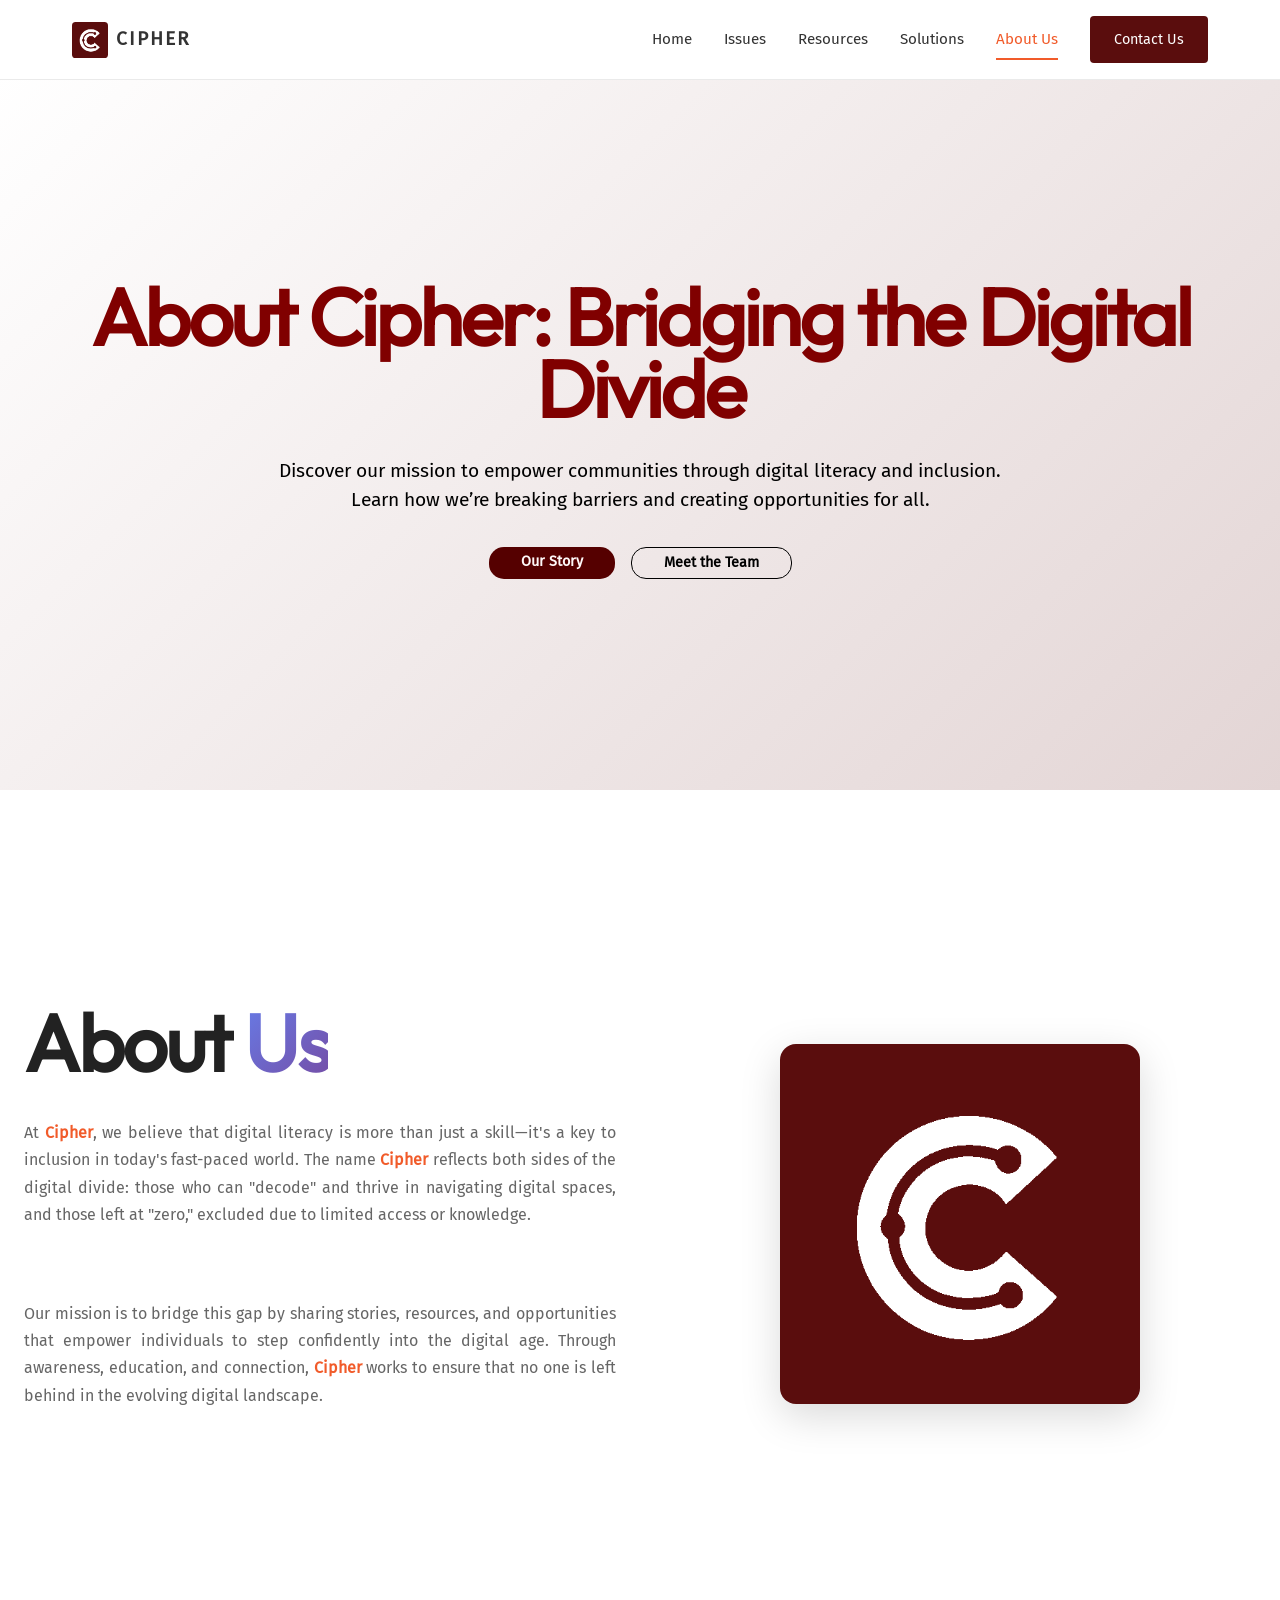
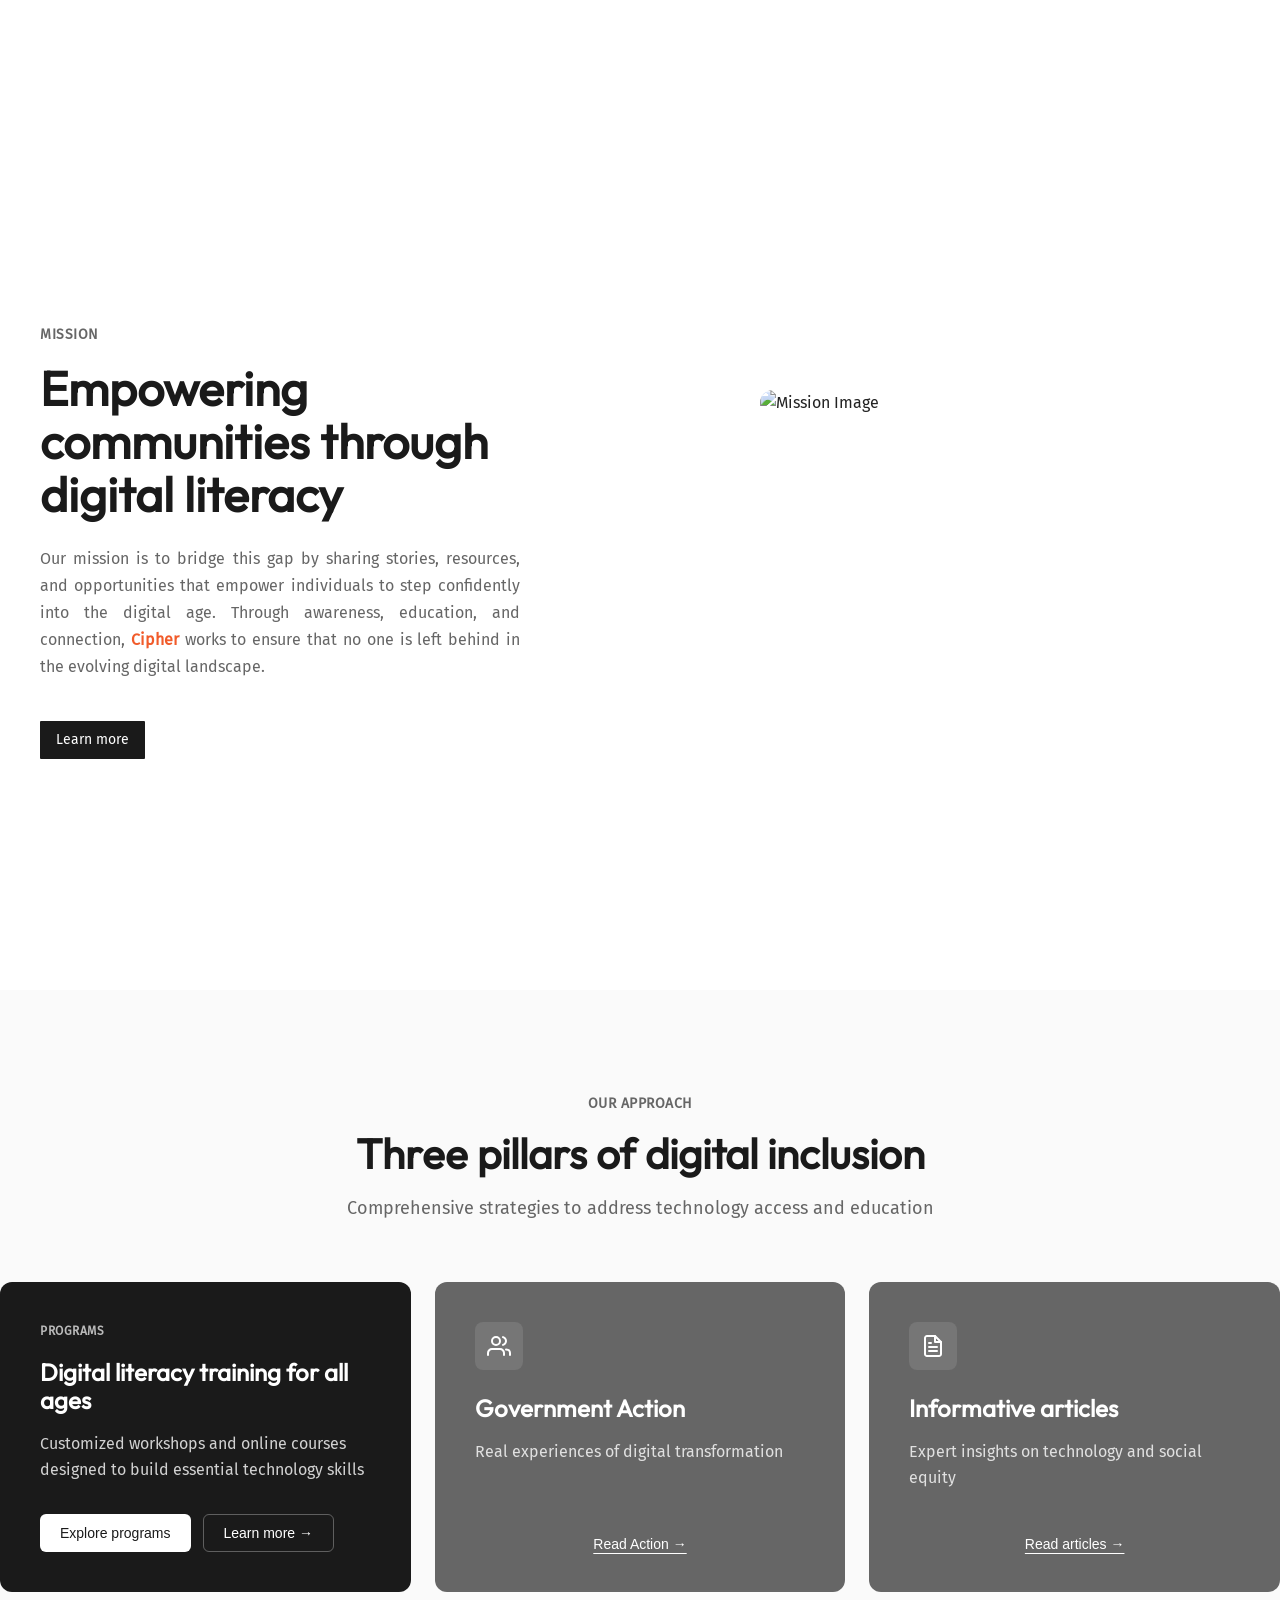
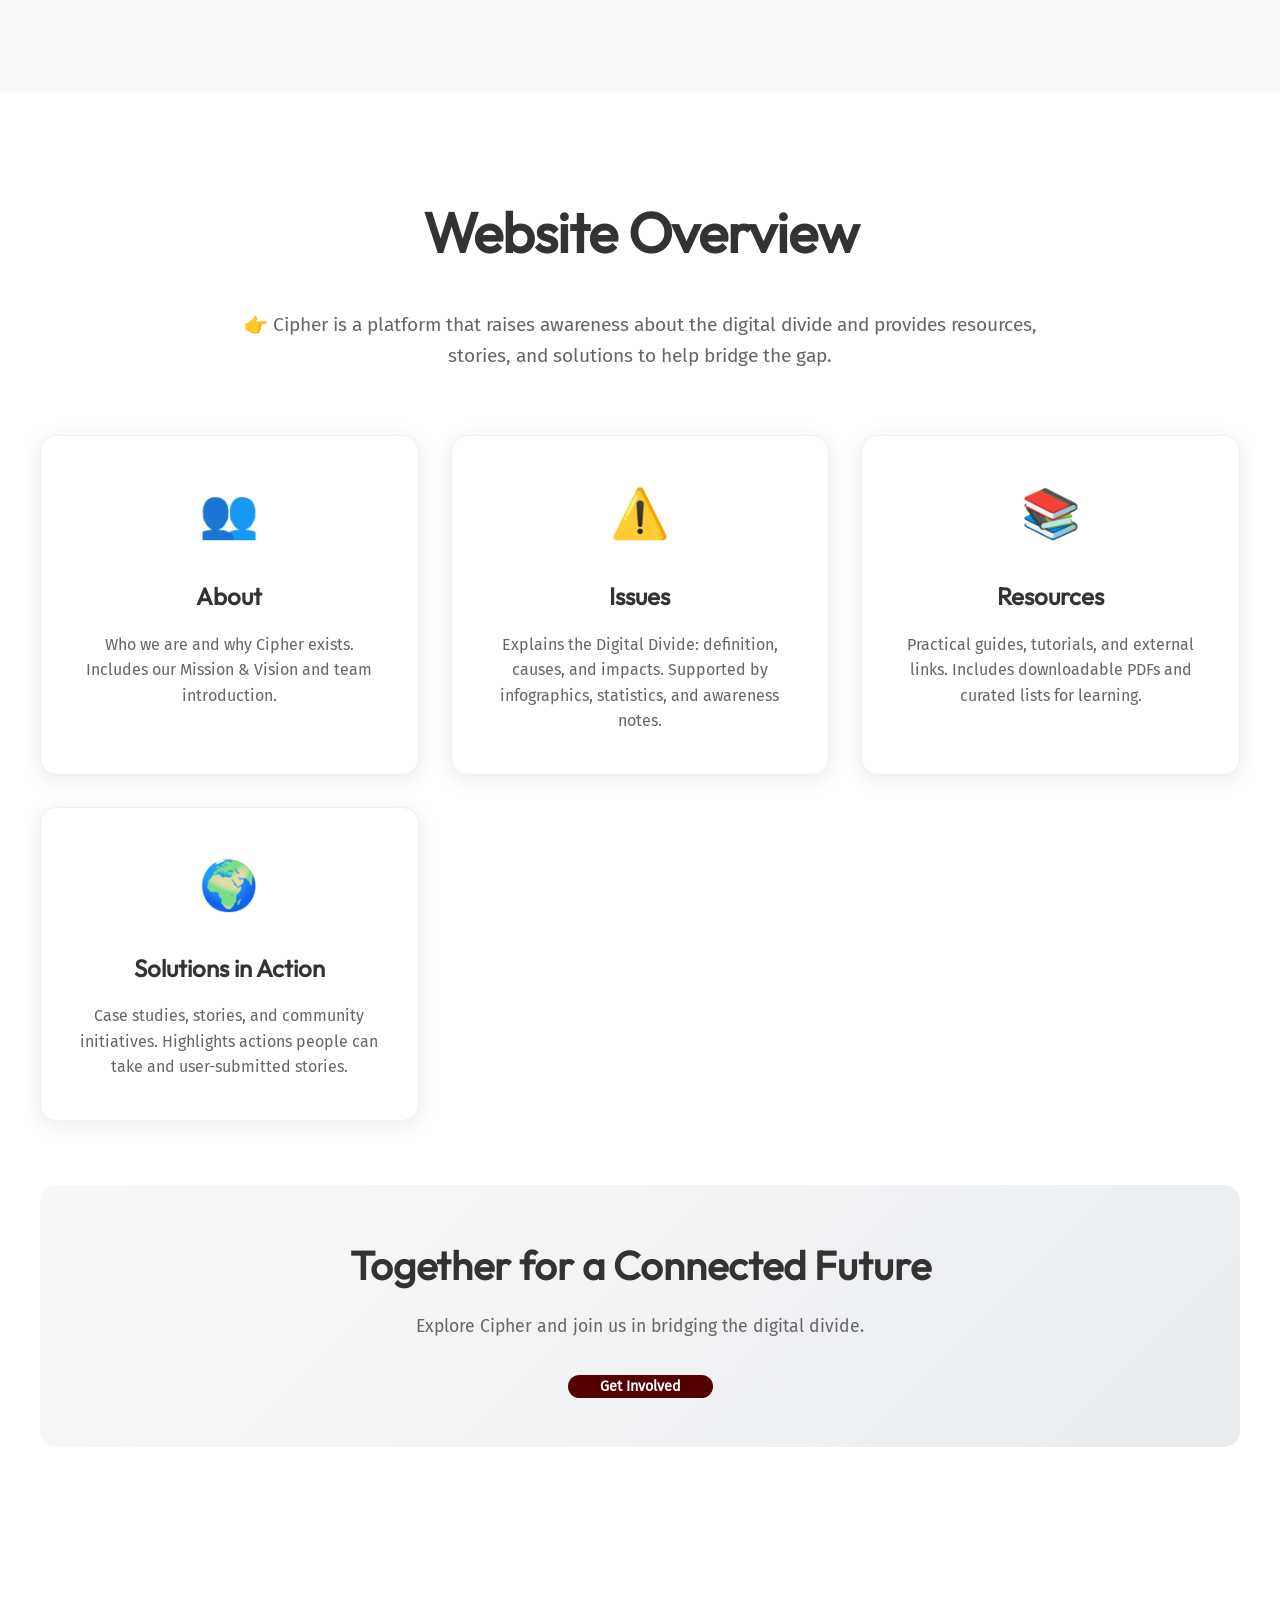
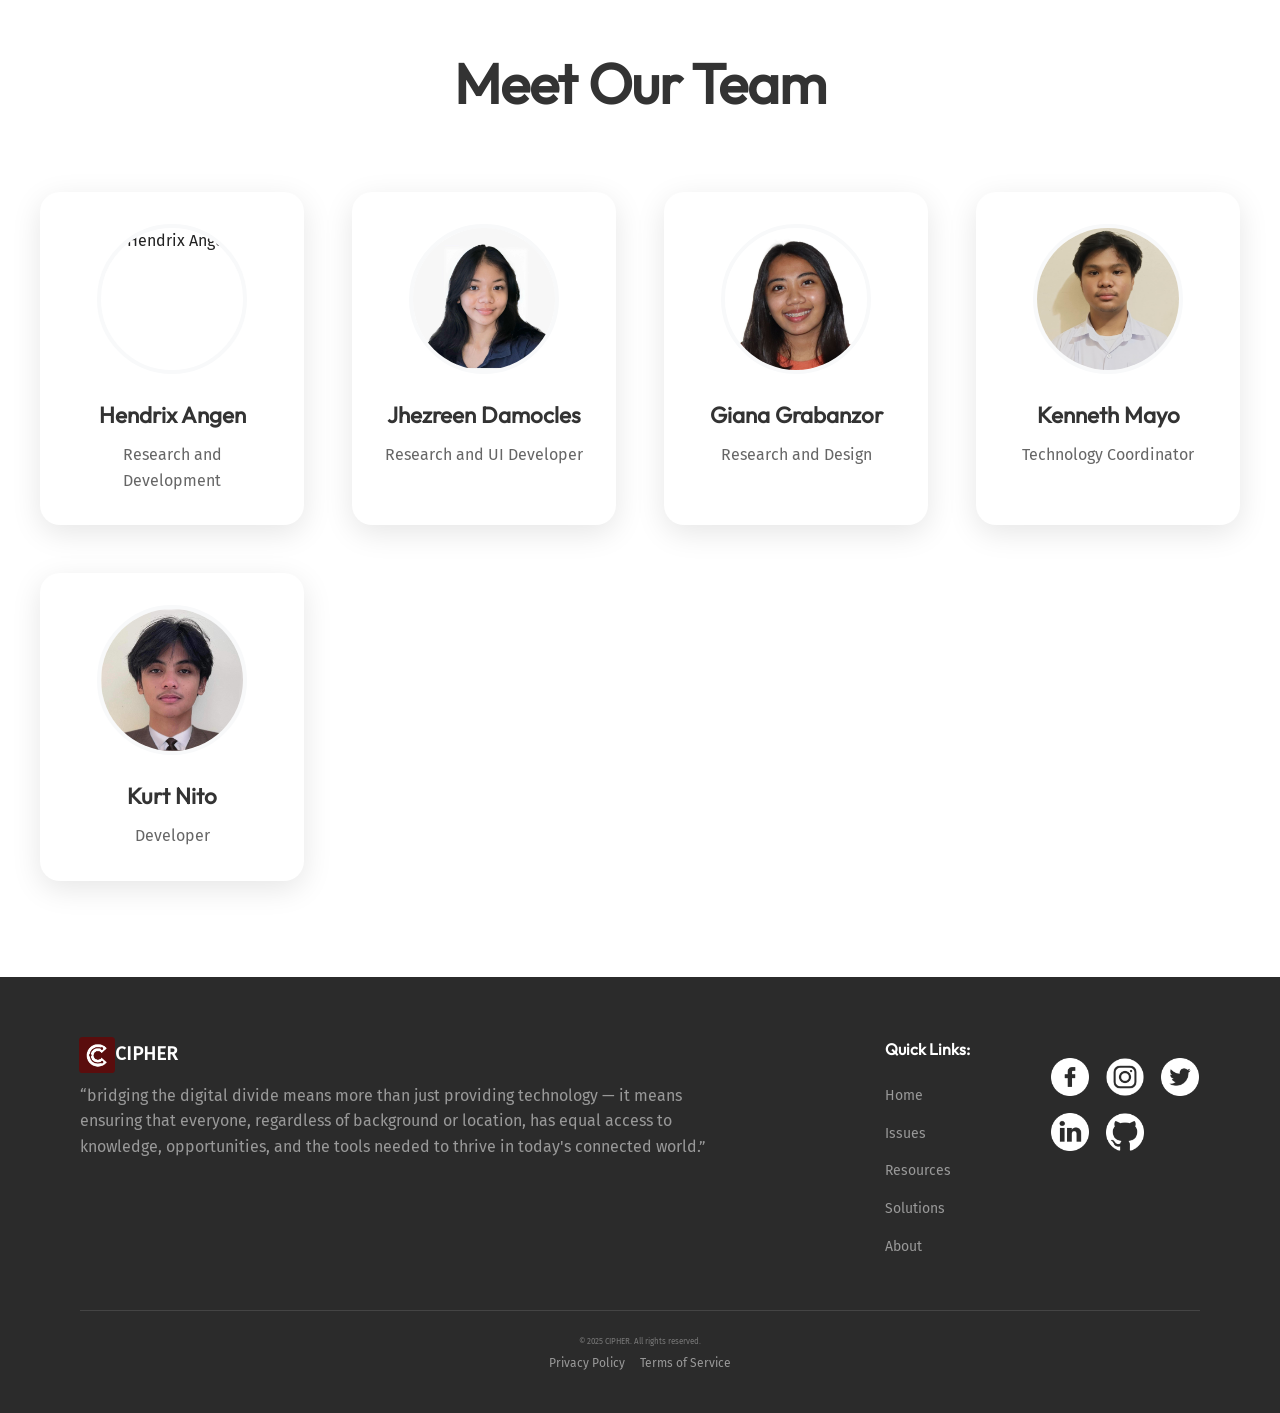
==== aboutus.html @ e1dbd682 "clean code for validation" ====
<!DOCTYPE html>
<html lang="en">
<head>
    <meta charset="UTF-8">
    <meta name="viewport" content="width=device-width, initial-scale=1.0">
    <title>CIPHER</title>
    <link rel="stylesheet" href="style/style.css">
    <link rel="stylesheet" href="style/aboutus.css">
</head>
<body>
   <!------------------ Navbar ------------------>
  <header>
    <div class="navbar">
      <div class="navbar_logo">
        <a href="index.html" class="logo_link">
          <div class="navbar_logo-icon">
            <img class="logo_image" src="style/images/cipher-logo2.png" alt="CIPHER Logo">
          </div>
          <span class="logo_text">CIPHER</span>
        </a>
      </div>
      <div class="navbar_right">
        <nav class="navbar_links">
          <a href="index.html">Home</a>
          <a href="issues.html">Issues</a>
          <a href="resources.html">Resources</a>
          <a href="solutions.html">Solutions</a>
          <a href="aboutus.html" class="active">About Us</a>
        </nav>
        <a href="contactus.html" class="navbar_cta">Contact Us</a>
      </div>
    </div>
  </header>

    <!-- Hero Section -->
    <section class="hero">
        <video class="hero_background" autoplay muted loop>
        <source src="style/videos/aboutus.mp4" type="video/mp4">
        </video>
            <h1 class="hero_title">About Cipher: Bridging the Digital Divide</h1>
            <p class="hero_subtitle">
                Discover our mission to empower communities through digital literacy and inclusion. 
                Learn how we’re breaking barriers and creating opportunities for all.
            </p>
        <div class="hero_actions">
            <a href="#about" class="btn btn--primary">Our Story</a>  
            <a href="#team" class="btn btn--outline">Meet the Team</a>
        </div>  
    </section>

    <!-- About Section -->
    <section class="about" id="about">
        <div class="about_container">
            <div class="about_content">
                <h1 class="about_title">About <span class="highlight">Us</span></h1>
                <div class="about_text">
                    <p class="about_paragraph">
                        At <span class="brand-name">Cipher</span>, we believe that digital literacy is 
                        more than just a skill—it's a key to inclusion in 
                        today's fast-paced world. The name <span class="brand-name">Cipher</span> 
                        reflects both sides of the digital divide: those 
                        who can "decode" and thrive in navigating 
                        digital spaces, and those left at "zero," excluded 
                        due to limited access or knowledge.
                    </p>
                    <p class="about_paragraph">
                        Our mission is to bridge this gap by sharing 
                        stories, resources, and opportunities that 
                        empower individuals to step confidently into 
                        the digital age. Through awareness, education, 
                        and connection, <span class="brand-name">Cipher</span> works to ensure that no 
                        one is left behind in the evolving digital 
                        landscape.
                    </p>
                </div>
            </div>
            <div class="about_visual">
                <div class="cipher_symbol">
                    <img src="style/images/cipher-logo2.png" alt="Cipher Image">
                </div>
            </div>
        </div>
    </section>

    <!-- Mission Section -->
    <section class="mission-section">
        <div class="content-wrapper">
            <div class="text-content">
                <span class="mission-label">Mission</span>
                <h1 class="mission-title">Empowering communities through digital literacy</h1>
                <p class="about_paragraph">
                    Our mission is to bridge this gap by sharing 
                    stories, resources, and opportunities that 
                    empower individuals to step confidently into 
                    the digital age. Through awareness, education, 
                    and connection, <span class="brand-name">Cipher</span> works to ensure that no 
                    one is left behind in the evolving digital 
                    landscape.
                </p>
                <div class="cta-buttons">
                        <a href="solutions.html" class="btn-primary">Learn more</a>
                </div>
            </div>
            <div class="image-content">
                <div class="mission_image">
                    <img src="style/images/digitalLiteracy.jpg" alt="Mission Image">
                </div>
            </div>
        </div>
    </section>

    <!-- Three Pillars Section -->
    <section class="pillars-section">
        <div class="pillars-header">
            <span class="pillars-label">Our approach</span>
            <h2 class="pillars-title">Three pillars of digital inclusion</h2>
            <p class="pillars-subtitle">Comprehensive strategies to address technology access and education</p>
        </div>
        <div class="pillars-grid">
            <div class="pillar-card pillar-card--primary">
                <div class="pillar-content">
                    <span class="pillar-label">Programs</span>
                    <h3 class="pillar-title">Digital literacy training for all ages</h3>
                    <p class="pillar-description">
                        Customized workshops and online courses designed to build essential technology skills
                    </p>
                    <div class="pillar-actions">
                        <button class="pillar-btn pillar-btn--primary">Explore programs</button>
                        <button class="pillar-btn pillar-btn--secondary">Learn more →</button>
                    </div>
                </div>
            </div>
            <div class="pillar-card">
                <div class="pillar-content">
                    <div class="pillar-icon">
                        <svg width="24" height="24" viewBox="0 0 24 24" fill="none" xmlns="http://www.w3.org/2000/svg">
                            <path d="M17 21V19C17 17.9391 16.5786 16.9217 15.8284 16.1716C15.0783 15.4214 14.0609 15 13 15H5C3.93913 15 2.92172 15.4214 2.17157 16.1716C1.42143 16.9217 1 17.9391 1 19V21" stroke="currentColor" stroke-width="2" stroke-linecap="round" stroke-linejoin="round"/>
                            <circle cx="9" cy="7" r="4" stroke="currentColor" stroke-width="2"/>
                            <path d="M23 21V19C23 18.1645 22.7155 17.3541 22.2094 16.7007C21.7033 16.0473 20.0078 15.5959 19 15.5" stroke="currentColor" stroke-width="2" stroke-linecap="round" stroke-linejoin="round"/>
                            <path d="M16 3.13C17.0078 3.59014 17.7033 4.04473 18.2094 4.69807C18.7155 5.35141 19 6.16182 19 7C19 7.83818 18.7155 8.64859 18.2094 9.30193C17.7033 9.95527 17.0078 10.4099 16 10.87" stroke="currentColor" stroke-width="2" stroke-linecap="round" stroke-linejoin="round"/>
                        </svg>
                    </div>
                    <h3 class="pillar-title">Government Action</h3>
                    <p class="pillar-description">
                        Real experiences of digital transformation
                    </p>
                    <button onclick="window.location.href='https://www.trade.gov/country-commercial-guides/philippines-digital-economy#:~:text=The%20Philippine%20Development%20Plan%20(PDP,administration%20and%20public%20services%20delivery'" class="pillar-btn pillar-btn--link">Read Action →</button>
                </div>
            </div>
            <div class="pillar-card">
                <div class="pillar-content">
                    <div class="pillar-icon">
                        <svg width="24" height="24" viewBox="0 0 24 24" fill="none" xmlns="http://www.w3.org/2000/svg">
                            <path d="M14 2H6C5.46957 2 4.96086 2.21071 4.58579 2.58579C4.21071 2.96086 4 3.46957 4 4V20C4 20.5304 4.21071 21.0391 4.58579 21.4142C4.96086 21.7893 5.46957 22 6 22H18C18.5304 22 19.0391 21.7893 19.4142 21.4142C19.7893 21.0391 20 20.5304 20 20V8L14 2Z" stroke="currentColor" stroke-width="2" stroke-linecap="round" stroke-linejoin="round"/>
                            <polyline points="14,2 14,8 20,8" stroke="currentColor" stroke-width="2" stroke-linecap="round" stroke-linejoin="round"/>
                            <line x1="16" y1="13" x2="8" y2="13" stroke="currentColor" stroke-width="2" stroke-linecap="round" stroke-linejoin="round"/>
                            <line x1="16" y1="17" x2="8" y2="17" stroke="currentColor" stroke-width="2" stroke-linecap="round" stroke-linejoin="round"/>
                            <polyline points="10,9 9,9 8,9" stroke="currentColor" stroke-width="2" stroke-linecap="round" stroke-linejoin="round"/>
                        </svg>
                    </div>
                    <h3 class="pillar-title">Informative articles</h3>
                    <p class="pillar-description">
                        Expert insights on technology and social equity
                    </p>
                    <button onclick="window.location.href='https://governmentph.com/digitaljobsph-dict/'" class="pillar-btn pillar-btn--link">Read articles →</button>  
                </div>
            </div>
        </div>
    </section>

    <!-- Website Overview Section -->
    <section class="overview" id="overview">
        <div class="overview_container">
            <h2 class="overview_title">Website Overview</h2>
            <p class="overview_intro">
                👉 Cipher is a platform that raises awareness about the digital divide and provides resources, stories, and solutions to help bridge the gap.
            </p>
            <div class="overview_grid">
                <div class="overview_card">
                    <div class="card_icon">👥</div>
                    <h3 class="card_title">About</h3>
                    <p class="card_description">
                        Who we are and why Cipher exists. Includes our Mission & Vision and team introduction.
                    </p>
                </div>
                <div class="overview_card">
                    <div class="card_icon">⚠️</div>
                    <h3 class="card_title">Issues</h3>
                    <p class="card_description">
                        Explains the Digital Divide: definition, causes, and impacts. Supported by infographics, statistics, and awareness notes.
                    </p>
                </div>
                <div class="overview_card">
                    <div class="card_icon">📚</div>
                    <h3 class="card_title">Resources</h3>
                    <p class="card_description">
                        Practical guides, tutorials, and external links. Includes downloadable PDFs and curated lists for learning.
                    </p>
                </div>
                <div class="overview_card">
                    <div class="card_icon">🌍</div>
                    <h3 class="card_title">Solutions in Action</h3>
                    <p class="card_description">
                        Case studies, stories, and community initiatives. Highlights actions people can take and user-submitted stories.
                    </p>
                </div>
            </div>
            <div class="overview_cta">
                <h3 class="cta_heading">Together for a Connected Future</h3>
                <p class="cta_subtext">Explore Cipher and join us in bridging the digital divide.</p>
                <a href="#about" class="btn btn--primary">Get Involved</a>
            </div>
        </div>
    </section>

    <!-- Meet Our Team Section -->
    <section class="team" id="team">
        <div class="team_container">
            <h2 class="team_title">Meet Our Team</h2>
            <div class="team_grid">
                <div class="team_member">
                    <div class="member_photo">
                        <img src="style/images/hendrix.jpg" alt="Hendrix Angen" class="member_image">
                    </div>
                    <h3 class="member_name">Hendrix Angen</h3>
                    <p class="member_role">Research and Development</p>
                </div>
                <div class="team_member">
                    <div class="member_photo">
                        <img src="style/images/jhez.jpg" alt="Jhezreen Damocles" class="member_image">
                    </div>
                    <h3 class="member_name">Jhezreen Damocles</h3>
                    <p class="member_role">Research and UI Developer</p>
                </div>
                <div class="team_member">
                    <div class="member_photo">
                        <img src="style/images/giana.PNG" alt="Giana Grabanzor" class="member_image">
                    </div>
                    <h3 class="member_name">Giana Grabanzor</h3>
                    <p class="member_role">Research and Design</p>
                </div>
                <div class="team_member">
                    <div class="member_photo">
                        <img src="style/images/kenneth.jpg" alt="Kenneth Mayo" class="member_image">
                    </div>
                    <h3 class="member_name">Kenneth Mayo</h3>
                    <p class="member_role">Technology Coordinator</p>
                </div>
                <div class="team_member">
                    <div class="member_photo">
                        <img src="style/images/kurt.jpg" alt="Kurt Nito" class="member_image">
                    </div>
                    <h3 class="member_name">Kurt Nito</h3>
                    <p class="member_role">Developer</p>
                </div>
            </div>
        </div>
    </section>

    <!------------------ Footer --------------------->
    <footer>

        <!--------------- ALL CONTENT oF FOOTER ---------------->

        <div class="footer-content">

            <!--------------- CONTENT ON THE LEFT SIDE ---------------->

            <div class="footer-left">
                <div class="footer-logo">
                    <img class="logo_image" src="style/images/cipher-logo2.png" alt="CIPHER Logo">
                    <span class="logo_text">CIPHER</span>
                </div>
                <p class="footer-text">
                    “bridging the digital divide means more than just providing technology — it means ensuring that
                    everyone, regardless of background or location, has equal access to knowledge, opportunities, and
                    the tools needed to thrive in today's connected world.”
                </p>
            </div>

            <!--------------- CONTENT ON THE RIGHT SIDE ---------------->

            <div class="footer-right">
                <div class="footer-section">
                    <h3>Quick Links:</h3>
                    <ul class="footer-links">
                        <li><a href="index.html">Home</a></li>
                        <li><a href="issues.html">Issues</a></li>
                        <li><a href="resources.html">Resources</a></li>
                        <li><a href="solutions.html">Solutions</a></li>
                        <li><a href="aboutus.html">About</a></li>
                    </ul>
                </div>
                <div class="footer-section">
                    <div class="footer-social">
                        <a href="#">
                            <img src="style/images/footer-facebook.png" alt="Facebook Footer Icon">
                        </a>
                        <a href="#">
                            <img src="style/images/footer-instagram.png" alt="Instagram Footer Icon">
                        </a>
                        <a href="#">
                            <img src="style/images/footer-twitter.png" alt="Twitter Footer Icon">
                        </a>
                        <a href="#">
                            <img src="style/images/footer-linkedin.png" alt="LinkedIn Footer Icon">
                        </a>
                        <a href="#">
                            <img src="style/images/footer-github.png" alt="GitHub Footer Icon">
                        </a>
                    </div>
                </div>
            </div>

        </div>

          <!--------------- CONTENT ON THE BOTTOM SIDE ---------------->

            <div class="footer-bottom">
                <p>&copy; 2025 CIPHER. All rights reserved.</p>
                <ul class="footer-legal">
                    <li><a href="#">Privacy Policy</a></li>
                    <li><a href="#">Terms of Service</a></li>
                </ul>
            </div>
    </footer>


</body>
</html>
---- style/style.css ----
/* ==================== Global Styles ===================== */

/* ==================== Fonts ===================== */
@font-face {
  font-family: 'Outfit';
  src: url('fonts/Outfit/Outfit-Regular.ttf') format('truetype');
  font-weight: normal;
  font-style: normal;
}

@font-face {
  font-family: 'Fira Sans';
  src: url('fonts/Fira Sans/FiraSans-Regular.ttf') format('truetype');
  font-weight: 300;
  font-style: normal;
}

/* ==================== Base Styles ===================== */
    * {
      margin: 0;
      padding: 0;
      box-sizing: border-box;
      scroll-behavior: smooth;
    }

    body {
      font-family: 'Fira Sans', sans-serif;
      line-height: 1.6;
      color: #222;
      
    }

    h1, h2, h3, h4, h5, h6 {
      font-family: 'Outfit', sans-serif;
    }

    a {
      text-decoration: none;
      color: inherit;
    }

    /* ==================== Navbar ===================== */
    header {
      background: #fff;
      border-bottom: 1px solid #eaeaea;
      position: fixed;
      width: 100%;
      top: 0;
      left: 0;
      z-index: 1000;
    }

    .navbar {
      max-width: 1200px;
      margin: 0 auto;
      padding: 1rem 2rem;
      display: flex;
      align-items: center;
      justify-content: space-between;
    }

    .navbar_logo {
      display: flex;
      align-items: center;
    }

    .logo_link {
      display: flex;
      align-items: center;
      font-weight: bold;
      letter-spacing: 2px;
    }

    .navbar_logo-icon {
      width: 36px;
      height: 36px;
      margin-right: 8px;
      display: flex;
      align-items: center;
      justify-content: center;
    }

    .logo_image {
      width: 100%;
      height: 100%;
      object-fit: contain;
      border-radius: 10%;
    }

    .logo_text {
      color: #333;
      font-size: 1.2rem;
    }

    .navbar_right {
      display: flex;
      align-items: center;
      gap: 2rem;
    }

    .navbar_links {
      display: flex;
      gap: 2rem;
      align-items: center;
    }

    .navbar_links a {
  font-size: 0.95rem;
  color: #333;
  transition: color 0.2s ease;
  padding: 0.5rem 0;
  position: relative;
}

.navbar_links a.active,
.navbar_links a.active:hover {
  color: #f15b2a;
}

.navbar_links a:hover:not(.active) {
  color: #f15b2a;
}

.navbar_links a.active:after {
  content: '';
  position: absolute;
  bottom: 0;
  left: 0;
  width: 100%;
  height: 2px;
  background-color: #f15b2a;
}

.navbar_links a:hover:not(.active):after {
  content: '';
  position: absolute;
  bottom: 0;
  left: 0;
  width: 100%;
  height: 2px;
  background-color: #f15b2a;
}


    .navbar_cta {
      background: #5a0d0d;
      color: #fff !important;
      padding: 0.75rem 1.5rem;
      border-radius: 4px;
      font-size: 0.9rem;
      font-weight: 500;
      transition: all 0.3s ease;
    }

    .navbar_cta:hover {
      background: #7a1c1c;
      transform: translateY(-1px);
      box-shadow: 0 2px 8px rgba(90, 13, 13, 0.2);
      font-size: 0.9rem;
      font-weight: bold;
      transition: background 0.3s ease;
    }

    .navbar_cta:hover {
      background: #7a1c1c;
    }

    
/* ======================= Footer ======================= */
footer {
  background: #2b2b2b;
  color: white;
  padding: 60px 80px 40px;
}

.footer-content {
  max-width: 1200px;
  margin: 0 auto;
  display: flex;
  justify-content: space-between;
  align-items: flex-start;
  gap: 60px;
}

.footer-left {
  flex: 1;
}

.footer-logo {
  width: 36px;
  height: 36px;
  margin-left: 30px;
  margin-bottom: 10px;
  display: flex;
  align-items: center;
  justify-content: center;
}

.footer-logo .logo_text {
  color: white;
  font-weight: bold;
}

.footer-text {
  color: #999;
  line-height: 1.6;
  font-size: 1rem;
  margin-right: 80px;
}

.footer-right {
  display: flex;
  gap: 80px;
}

.footer-section h3 {
  margin-bottom: 20px;
  font-size: 16px;
}

.footer-links {
  list-style: none;
}

.footer-links li {
  margin-bottom: 12px;
}

.footer-links a {
  color: #999;
  text-decoration: none;
  font-size: 14px;
  transition: color 0.3s;
}

.footer-links a:hover {
  color: #f15b2a;
}

.footer-social {
  display: grid;
  grid-template-columns: repeat(auto-fill, minmax(40px, 1fr));
  max-width: 150px;
  gap: 15px;
  margin-top: 20px;
  justify-items: center;
}

.footer-social a {
  width: 40px;
  height: 40px;
  border: 1px solid transparent;
  border-radius: 50%;
  display: flex;
  align-items: center;
  justify-content: center;
  color: #999;
  transition: all 0.3s;
}

.footer-social a img {
  width: 100%;
  height: 100%;
  object-fit: contain;
}

.footer-social a:hover {
  background: #999;
  box-shadow: rgba(0, 0, 0, 0.15);
  color: #333;
}

.footer-bottom {
  text-align: center;
  font-size: 8px;      /* smaller text */
  color: #777;          /* lighter gray for subtle look */
  margin-top: 40px;     /* spacing above it */
  padding-top: 20px;    /* extra padding if you want separation */
  border-top: 1px solid #444; /* optional divider line */
}

.footer-bottom p {
  margin: 5px 0;
}

.footer-legal {
  display: flex;
  justify-content: center; /* center horizontally */
  gap: 15px;
  list-style: none;
  padding: 0;
  margin: 5px 0 0 0;
}

.footer-legal a {
  color: #999;
  font-size: 12px;   /* small links to match copyright */
  text-decoration: none;
  transition: color 0.3s;
}

.footer-legal a:hover {
  color: #f15b2a;
}
---- style/aboutus.css ----
/* ==================== About Us Page Specific Styles ===================== */


/* ==================== Base Styles ===================== */
* {
    margin: 0;
    padding: 0;
    box-sizing: border-box;
}

body {
    font-family: 'Fira Sans', sans-serif;
    line-height: 1.6;
    color: #222;
}

h1, h2, h3 {
    font-family: 'Outfit', sans-serif;
}

a {
    text-decoration: none;
    color: inherit;
}

/* ==================== Hero Section ===================== */
.hero {
    height: 80vh; /* Reduced height */
    position: relative;
    display: flex;
    flex-direction: column;
    justify-content: center;
    align-items: center;
    text-align: center;
    padding: 0 1rem;
    color: #fff;
    margin-top: 70px;
    overflow: hidden;
    background: linear-gradient(135deg, #ffffff 0%, #e3d5d5 100%); /* Subtle gradient background */
}

.hero::before {
    content: '';
    position: absolute;
    top: 0;
    left: 0;
    width: 100%;
    height: 100%;
    z-index: 1;
}

.hero_background {
    position: absolute;
    top: 0;
    left: 0;
    width: 100%;
    height: 80%;
    object-fit: cover;
    z-index: 0;
}

.hero_title,
.hero_subtitle,
.hero_actions {
    position: relative;
    z-index: 2;
}

.hero_title {
    font-size: 5rem;
    font-weight: bold;
    margin-bottom: 2rem;
    letter-spacing: -3px;
    line-height: 0.9;
    max-width: 1100px;
    color: #800000; /* Maroon header */
}

.hero_subtitle {
    font-size: 1.2rem;
    max-width: 750px;
    margin-bottom: 2rem;
    line-height: 1.5;
    color: #000; /* Black paragraph */
}

.hero_actions {
    display: flex;
    gap: 1rem;
}

.btn {
    padding: 0.2rem 2rem;
    border-radius: 15px;
    font-weight: bold;
    font-size: 0.9rem;
    cursor: pointer;
    transition: all 0.3s ease;
}

.btn--primary {
    background: #550000;
    color: #fff9f9;
}

.btn--primary:hover {
    background: #e6e6e6;
}

.btn--outline {
    border: 1px solid #000; /* Adjusted to match black text */
    background: transparent;
    color: #000;
}

.btn--outline:hover {
    background: rgba(0, 0, 0, 0.1);
}

/* ==================== About Section ===================== */
.about {
    min-height: 100vh;
    display: flex;
    align-items: center;
    justify-content: center;
    padding: 1rem 1.5rem 3rem;
    background: #fff;
}

.about_container {
    display: flex;
    align-items: center;
    max-width: 1400px;
    gap: 3rem;
    width: 100%;
}

.about_content {
    flex: 1;
    max-width: 700px;
}

.about_title {
    font-size: 5rem;
    font-weight: 800;
    margin-bottom: 2rem;
    letter-spacing: -2.5px;
    line-height: 1.1;
    color: #222;
}

.highlight {
    background: linear-gradient(135deg, #667eea 0%, #764ba2 100%);
    background-clip: text;
    color: transparent;
}

.about_text {
    display: flex;
    flex-direction: column;
    gap: 2rem;
}

.about_paragraph {
    font-size: 1.3rem;
    line-height: 1.9;
    color: #444;
    text-align: justify;
}

.brand-name {
    font-weight: 800;
    color: #f15b2a;
}

.about_visual {
    flex: 1;
    display: flex;
    align-items: center;
    justify-content: center;
    max-width: 600px;
}

.cipher_symbol {
    width: 360px;
    height: 360px;
    background: #f9fafb;
    border-radius: 16px;
    display: flex;
    align-items: center;
    justify-content: center;
    box-shadow: 0 12px 40px rgba(0, 0, 0, 0.15);
    transition: transform 0.3s ease;
}

.cipher_symbol img {
    width: 100%;
    height: 100%;
    object-fit: contain;
    border-radius: 16px;
}

.cipher_symbol:hover {
    transform: scale(1.05);
}

/* ==================== Mission Section ===================== */
.mission-section {
    min-height: 100vh;
    display: flex;
    align-items: center;
    justify-content: center;
    padding: 80px 0;
}

.content-wrapper {
    display: grid;
    grid-template-columns: 1fr 1fr;
    gap: 80px;
    align-items: center;
    max-width: 1200px;
    width: 100%;
    margin: 0 auto;
}

.text-content {
    max-width: 500px;
    padding-right: 20px;
}

.mission-label {
    display: inline-block;
    font-size: 14px;
    font-weight: 600;
    color: #666;
    text-transform: uppercase;
    letter-spacing: 0.5px;
    margin-bottom: 16px;
}

.mission-title {
    font-size: 48px;
    font-weight: 700;
    line-height: 1.1;
    color: #1a1a1a;
    margin-bottom: 24px;
}

.about_paragraph {
    font-size: 16px;
    line-height: 1.7;
    color: #666;
    margin-bottom: 40px;
}

.cta-buttons {
    display: flex;
    gap: 16px;
    flex-wrap: wrap;
}

.btn-primary,
.btn-secondary {
    padding: 8px 16px;
    border-radius: 1px;
    font-size: 14px;
    font-weight: 500;
    cursor: pointer;
    transition: all 0.2s ease;
    border: none;
}

.btn-primary {
    background-color: #1a1a1a;
    color: white;
}

.btn-primary:hover {
    background-color: #333;
    transform: translateY(-1px);
}

.btn-secondary {
    background-color: transparent;
    color: #1a1a1a;
    border: 1px solid #e0e0e0;
}

.btn-secondary:hover {
    background-color: #f5f5f5;
    transform: translateY(-1px);
}

.image-content {
    display: flex;
    justify-content: center;
    align-items: center;
}

.mission_image{
    width: 400px;
    height: 300px;
    border-radius: 12px;
    overflow: hidden;
}

.mission_image img{
    width: 100%;
    height: 100%;
    object-fit: cover;
    border-radius: 12px;
}

/* ==================== Three Pillars Section ===================== */
.pillars-section {
    padding: 100px 0;
    background-color: #fafafa;
}

.pillars-header {
    text-align: center;
    margin-bottom: 60px;
}

.pillars-label {
    display: inline-block;
    font-size: 14px;
    font-weight: 600;
    color: #666;
    text-transform: uppercase;
    letter-spacing: 0.5px;
    margin-bottom: 16px;
}

.pillars-title {
    font-size: 42px;
    font-weight: 700;
    line-height: 1.1;
    color: #1a1a1a;
    margin-bottom: 16px;
}

.pillars-subtitle {
    font-size: 18px;
    color: #666;
    max-width: 600px;
    margin: 0 auto;
}

.pillars-grid {
    display: grid;
    grid-template-columns: repeat(auto-fit, minmax(350px, 1fr));
    gap: 24px;
}

.pillar-card {
    background: #666;
    border-radius: 12px;
    padding: 40px;
    color: white;
    transition: transform 0.3s ease, box-shadow 0.3s ease;
}

.pillar-card:hover {
    transform: translateY(-4px);
    box-shadow: 0 20px 40px rgba(0, 0, 0, 0.15);
}

.pillar-card--primary {
    background: #1a1a1a;
}

.pillar-content {
    height: 100%;
    display: flex;
    flex-direction: column;
}

.pillar-label {
    display: inline-block;
    font-size: 12px;
    font-weight: 600;
    color: rgba(255, 255, 255, 0.7);
    text-transform: uppercase;
    letter-spacing: 0.5px;
    margin-bottom: 16px;
}

.pillar-icon {
    width: 48px;
    height: 48px;
    background: rgba(255, 255, 255, 0.1);
    border-radius: 8px;
    display: flex;
    align-items: center;
    justify-content: center;
    margin-bottom: 24px;
}

.pillar-icon svg {
    width: 24px;
    height: 24px;
    color: white;
}

.pillar-title {
    font-size: 24px;
    font-weight: 700;
    line-height: 1.2;
    margin-bottom: 16px;
}

.pillar-description {
    font-size: 16px;
    line-height: 1.6;
    color: rgba(255, 255, 255, 0.8);
    margin-bottom: 32px;
    flex-grow: 1;
}

.pillar-actions {
    display: flex;
    gap: 12px;
    flex-wrap: wrap;
}

.pillar-btn {
    padding: 10px 20px;
    border-radius: 6px;
    font-size: 14px;
    font-weight: 500;
    cursor: pointer;
    transition: all 0.2s ease;
    border: none;
}

.pillar-btn--primary {
    background-color: white;
    color: #1a1a1a;
}

.pillar-btn--primary:hover {
    background-color: #f0f0f0;
    transform: translateY(-1px);
}

.pillar-btn--secondary {
    background-color: transparent;
    color: white;
    border: 1px solid rgba(255, 255, 255, 0.3);
}

.pillar-btn--secondary:hover {
    background-color: rgba(255, 255, 255, 0.1);
    transform: translateY(-1px);
}

.pillar-btn--link {
    background-color: transparent;
    color: white;
    border: none;
    padding: 0;
    font-size: 14px;
    text-decoration: underline;
    text-underline-offset: 4px;
}

.pillar-btn--link:hover {
    color: rgba(255, 255, 255, 0.8);
}

/* ==================== Website Overview Section ===================== */
.overview {
    padding: 6rem 2rem;
    background: #fff;
    min-height: 100vh;
    display: flex;
    align-items: center;
}

.overview_container {
    max-width: 1200px;
    margin: 0 auto;
    width: 100%;
}

.overview_title {
    font-size: 3.5rem;
    font-weight: 700;
    text-align: center;
    margin-bottom: 2rem;
    color: #333;
    letter-spacing: -1px;
}

.overview_intro {
    font-size: 1.2rem;
    text-align: center;
    margin-bottom: 4rem;
    color: #666;
    max-width: 800px;
    margin-left: auto;
    margin-right: auto;
    line-height: 1.6;
}

.overview_grid {
    display: grid;
    grid-template-columns: repeat(auto-fit, minmax(280px, 1fr));
    gap: 2rem;
    margin-bottom: 4rem;
}

.overview_card {
    background: #fff;
    padding: 2.5rem 2rem;
    border-radius: 16px;
    box-shadow: 0 4px 20px rgba(0, 0, 0, 0.08);
    text-align: center;
    transition: all 0.3s ease;
    border: 1px solid #f0f0f0;
}

.overview_card:hover {
    transform: translateY(-8px) scale(1.02);
    box-shadow: 0 12px 40px rgba(0, 0, 0, 0.15);
}

.card_icon {
    font-size: 3rem;
    margin-bottom: 1.5rem;
    display: flex;
    align-items: center;
    justify-content: center;
    margin: 0 auto 1.5rem;
}

.card_title {
    font-size: 1.5rem;
    font-weight: 600;
    margin-bottom: 1rem;
    color: #333;
}

.card_description {
    font-size: 1rem;
    line-height: 1.6;
    color: #666;
}

.overview_cta {
    text-align: center;
    padding: 3rem 2rem;
    background: linear-gradient(135deg, #f8f9fa 0%, #e9ecef 100%);
    border-radius: 16px;
    margin-top: 2rem;
}

.cta_heading {
    font-size: 2.5rem;
    font-weight: 600;
    margin-bottom: 1rem;
    color: #333;
}

.cta_subtext {
    font-size: 1.1rem;
    color: #666;
    margin-bottom: 2rem;
    max-width: 600px;
    margin-left: auto;
    margin-right: auto;
}

/* ==================== Meet Our Team Section ===================== */
.team {
    padding: 6rem 2rem;
    background: #fff;
    min-height: 100vh;
    display: flex;
    align-items: center;
}

.team_container {
    max-width: 1200px;
    margin: 0 auto;
    width: 100%;
}

.team_title {
    font-size: 3.5rem;
    font-weight: 700;
    text-align: center;
    margin-bottom: 4rem;
    color: #333;
    letter-spacing: -1px;
}

.team_grid {
    display: grid;
    grid-template-columns: repeat(auto-fit, minmax(250px, 1fr));
    gap: 3rem;
    justify-items: center;
}

.team_member {
    text-align: center;
    background: #fff;
    padding: 2rem;
    border-radius: 20px;
    box-shadow: 0 8px 30px rgba(0, 0, 0, 0.1);
    transition: all 0.3s ease;
    max-width: 280px;
    width: 100%;
}

.team_member:hover {
    transform: translateY(-10px) scale(1.05);
    box-shadow: 0 15px 45px rgba(0, 0, 0, 0.15);
}

.member_photo {
    width: 150px;
    height: 150px;
    margin: 0 auto 1.5rem;
    border-radius: 50%;
    overflow: hidden;
    border: 4px solid #f8f9fa;
    transition: all 0.3s ease;
}

.team_member:hover .member_photo {
    border-color: #667eea;
    transform: scale(1.1);
}

.member_image {
    width: 100%;
    height: 100%;
    object-fit: cover;
}

.member_name {
    font-size: 1.4rem;
    font-weight: 600;
    margin-bottom: 0.5rem;
    color: #333;
    transition: color 0.3s ease;
}

.team_member:hover .member_name {
    color: #667eea;
}

.member_role {
    font-size: 1rem;
    color: #666;
    font-weight: 400;
}

/* ==================== Responsive Design ===================== */
@media (max-width: 768px) {
    .content-wrapper {
        grid-template-columns: 1fr;
        gap: 40px;
        text-align: center;
    }

    .text-content {
        padding-right: 0;
        max-width: 100%;
    }

    .mission-title {
        font-size: 36px;
    }

    .pillars-title {
        font-size: 32px;
    }


    .cta-buttons {
        justify-content: center;
    }

    .pillars-grid {
        grid-template-columns: 1fr;
        gap: 20px;
    }

    .pillar-card {
        padding: 30px;
    }
}

@media (max-width: 480px) {
    .mission-title {
        font-size: 28px;
    }

    .pillars-title {
        font-size: 28px;
    }

    .cta-buttons {
        flex-direction: column;
        align-items: center;
    }

    .btn-primary,
    .btn-secondary {
        width: 100%;
        max-width: 200px;
        justify-content: center;
    }

    .pillar-actions {
        flex-direction: column;
    }

    .pillar-btn--primary,
    .pillar-btn--secondary {
        justify-content: center;
    }
}

/* ==================== Animations ===================== */
@keyframes fadeInUp {
    from {
        opacity: 0;
        transform: translateY(30px);
    }
    to {
        opacity: 1;
        transform: translateY(0);
    }
}

.text-content > * {
    animation: fadeInUp 0.6s ease forwards;
}

.text-content > *:nth-child(2) {
    animation-delay: 0.1s;
}

.text-content > *:nth-child(3) {
    animation-delay: 0.2s;
}

.text-content > *:nth-child(4) {
    animation-delay: 0.3s;
}

.image-placeholder {
    animation: fadeInUp 0.6s ease forwards;
    animation-delay: 0.2s;
}

.pillar-card {
    animation: fadeInUp 0.6s ease forwards;
}

.pillar-card:nth-child(1) {
    animation-delay: 0.1s;
}

.pillar-card:nth-child(2) {
    animation-delay: 0.2s;
}

.pillar-card:nth-child(3) {
    animation-delay: 0.3s;
}


/* ==================== 768PX BELOW, MOBILE VIEW ==================================================================== */
@media (max-width: 768px) {
    body {
        font-family: 'Plus Jakarta Sans', sans-serif;
        background: linear-gradient(135deg, #ffe4eb 0%, #e2e8f0 100%);
    }
    
    h1, h2, h3 {
        font-family: 'Space Grotesk', sans-serif;
    }

    .hero {
        background: linear-gradient(135deg, #667eea 0%, #764ba2 25%, #f093fb 50%, #f5576c 75%, #4facfe 100%);
        background-size: 400% 400%;
        animation: gradientShift 8s ease infinite;
    }
    
    @keyframes gradientShift {
        0% { background-position: 0% 50%; }
        50% { background-position: 100% 50%; }
        100% { background-position: 0% 50%; }
    }
    
    .hero_title {
        font-size: 3rem;
        font-weight: 800;
        letter-spacing: -1px;
        margin-bottom: 1.5rem;
        background: linear-gradient(45deg, #fff, #f0f9ff, #ddd6fe);
        background-clip: text;
        animation: titleBounce 2s ease-out;
    }
    
    @keyframes titleBounce {
        0% { transform: translateY(-50px); opacity: 0; }
        60% { transform: translateY(10px); }
        100% { transform: translateY(0); opacity: 1; }
    }
    
    .hero_subtitle {
        font-size: 1.1rem;
        padding: 0 1rem;
        color: #f0f9ff;
        font-weight: 400;
        animation: fadeInUp 1s ease-out 0.5s both;
    }
    
    @keyframes fadeInUp {
        from { opacity: 0; transform: translateY(30px); }
        to { opacity: 1; transform: translateY(0); }
    }
    
    .hero_actions {
        flex-direction: column;
        align-items: center;
        gap: 1rem;
        animation: fadeInUp 1s ease-out 1s both;
    }
    
    .btn {
        width: 250px;
        text-align: center;
        padding: 1rem 2rem;
        border-radius: 50px;
        font-weight: 700;
        font-size: 1rem;
        text-transform: uppercase;
        letter-spacing: 1px;
        font-family: 'Space Grotesk', sans-serif;
        transition: all 0.4s cubic-bezier(0.4, 0, 0.2, 1);
    }
    
    .btn--primary {
        background: linear-gradient(135deg, #ff6b6b, #feca57);
        color: #fff;
        box-shadow: 0 10px 30px rgba(255, 107, 107, 0.4);
        border: none;
    }
    
    .btn--primary:hover {
        transform: translateY(-5px);
        box-shadow: 0 20px 40px rgba(255, 107, 107, 0.6);
    }
    
    .btn--outline {
        border: 2px solid #fff;
        background: rgba(255, 255, 255, 0.1);
        color: #fff;
        backdrop-filter: blur(10px);
    }
    
    .btn--outline:hover {
        background: rgba(255, 255, 255, 0.2);
        transform: translateY(-3px);
    }

    /* ===================About Section=================== */
    .about {
        padding: 3rem 1rem;
        min-height: auto;
        background: linear-gradient(135deg, #f8fafc 0%, #e2e8f0 100%);
        position: relative;
    }
    
    .about::before {
        content: '';
        position: absolute;
        top: 0;
        left: 0;
        width: 100%;
        height: 100%;
        background-image: 
            radial-gradient(circle at 20% 80%, rgba(120, 119, 198, 0.1) 0%, transparent 50%),
            radial-gradient(circle at 80% 20%, rgba(255, 107, 107, 0.3) 0%, transparent 50%);;
        z-index: 1;
    }
    
    .about_container {
        flex-direction: column;
        text-align: center;
        gap: 3rem;
        position: relative;
        z-index: 2;
    }
    
    .about_title {
        font-size: 3.5rem;
        font-weight: 800;
        margin-bottom: 1.5rem;
        color: #1a1a2e;
        letter-spacing: -2px;
    }
    
    .highlight {
        background: linear-gradient(135deg, #667eea 0%, #764ba2 50%, #f093fb 100%);
        background-clip: text;
        position: relative;
    }
    
    .highlight::after {
        content: '';
        position: absolute;
        bottom: -8px;
        left: 0;
        width: 100%;
        height: 4px;
        background: linear-gradient(135deg, #667eea, #f093fb);
        border-radius: 2px;
        animation: underlineGrow 2s ease-out 1s both;
    }
    

    .about_paragraph {
        font-size: 1.1rem;
        line-height: 1.7;
        text-align: center;
        color: #4a5568;
        padding-left: 0;
        position: relative;
        padding: 1.5rem;
        background: rgba(255, 255, 255, 0.7);
        border-radius: 15px;
        border-left: 4px solid;
        border-image: linear-gradient(135deg, #ff6b6b, #feca57) 1;
        backdrop-filter: blur(10px);
        margin-bottom: 1rem;
    }
    
    .brand-name {
        font-weight: 800;
        background: linear-gradient(135deg, #ff6b6b, #feca57);
        background-clip: text;
        font-family: 'Space Grotesk', sans-serif;
    }
    
    .cipher_symbol {
        width: 300px;
        height: 300px;
        margin-top: 2rem;
        background: linear-gradient(135deg, #667eea 0%, #764ba2 50%, #f093fb 100%);
        border-radius: 30px;
        box-shadow: 
            0 20px 60px rgba(102, 126, 234, 0.4),
            0 0 0 1px rgba(255, 255, 255, 0.1);
        position: relative;
        overflow: hidden;
    }
    
    .cipher_symbol::before {
        content: '';
        position: absolute;
        top: -50%;
        left: -50%;
        width: 200%;
        height: 200%;
        background: linear-gradient(45deg, transparent, rgba(255, 255, 255, 0.1), transparent);
    }
    
    .cipher_symbol:hover {
        transform: translateY(-10px) rotate(5deg);
        box-shadow: 
            0 30px 80px rgba(102, 126, 234, 0.6),
            0 0 0 1px rgba(255, 255, 255, 0.2);
    }

    /* ====================Mission Section ============================== */
    .mission-section {
        padding: 60px 1rem;
        min-height: auto;
        background: #fff;
        position: relative;
        overflow: hidden;
    }
    
    .mission-section::before {
        content: '';
        position: absolute;
        top: 0;
        right: 0;
        width: 300px;
        height: 300px;
        background: radial-gradient(circle, rgba(255, 107, 107, 0.1) 0%, transparent 70%);
        z-index: 1;
    }
    
    .content-wrapper {
        grid-template-columns: 1fr;
        gap: 40px;
        text-align: center;
        padding: 0 1rem;
        position: relative;
        z-index: 2;
    }

    .text-content {
        padding-right: 0;
        max-width: 100%;
    }
    
    .mission-label {
        font-size: 14px;
        font-weight: 700;
        color: #667eea;
        text-transform: uppercase;
        letter-spacing: 2px;
        margin-bottom: 16px;
        background: linear-gradient(135deg, #667eea, #764ba2);
        background-clip: text;
    }

    .mission-title {
        font-size: 2.5rem;
        font-weight: 800;
        line-height: 1.2;
        color: #1a1a2e;
        margin-bottom: 24px;
        letter-spacing: -1px;
    }
    
    .mission_image {
        width: 100%;
        max-width: 400px;
        height: 250px;
        border-radius: 25px;
        overflow: hidden;
        box-shadow: 
            0 25px 60px rgba(0, 0, 0, 0.15),
            0 0 0 1px rgba(255, 255, 255, 0.1);
        transition: all 0.4s ease;
        position: relative;
        margin: 0 auto;
    }
    
    .mission_image::before {
        content: '';
        position: absolute;
        top: 0;
        left: 0;
        width: 100%;
        height: 100%;
        background: linear-gradient(135deg, rgba(102, 126, 234, 0.2), rgba(255, 107, 107, 0.2));
        z-index: 2;
        transition: opacity 0.4s ease;
    }
    
    .mission_image:hover::before {
        opacity: 0;
    }
    
    .mission_image img {
        transition: transform 0.4s ease;
    }
    
    .mission_image:hover img {
        transform: scale(1.05);
    }
    
    .cta-buttons {
        flex-direction: column;
        align-items: center;
        width: 100%;
        gap: 1rem;
    }

    .btn-primary,
    .btn-secondary {
        width: 100%;
        max-width: 280px;
        padding: 16px 32px;
        border-radius: 50px;
        font-size: 16px;
        font-weight: 700;
        text-transform: uppercase;
        letter-spacing: 1px;
        font-family: 'Space Grotesk', sans-serif;
        transition: all 0.4s ease;
    }
    
    .btn-primary {
        background: linear-gradient(135deg, #667eea, #764ba2);
        color: white;
        box-shadow: 0 10px 30px rgba(102, 126, 234, 0.4);
        border: none;
    }
    
    .btn-primary:hover {
        transform: translateY(-5px);
        box-shadow: 0 20px 40px rgba(102, 126, 234, 0.6);
    }

    .pillars-section {
    background: linear-gradient(135deg, #f0eafc 0%, #e9d7ff 100%);
    }
    .pillar-card {
    background: #e67165;
    }

    /* ========================= Overview Section ==================================== */
    .overview {
        padding: 4rem 1rem;
        background: linear-gradient(135deg, #f8fafc 0%, #e2e8f0 100%);
        position: relative;
        overflow: hidden;
    }
    
    .overview_container {
        position: relative;
        z-index: 2;
    }
    
    .overview_title {
        font-size: 2.8rem;
        font-weight: 800;
        color: #1a1a2e;
        letter-spacing: -1px;
        background: linear-gradient(135deg, #1a1a2e 0%, #667eea 100%);
        background-clip: text;

    }
    
    .overview_intro {
        font-size: 1rem;
        color: #4a5568;
        margin-bottom: 3rem;
        padding: 0 0.5rem;
    }
    
    .overview_grid {
        gap: 2rem;
        grid-template-columns: repeat(auto-fit, minmax(250px, 1fr));
    }
    
    .overview_card {
        background: #fff;
        padding: 2.5rem 2rem;
        border-radius: 25px;
        box-shadow: 0 10px 40px rgba(0, 0, 0, 0.1);
        transition: all 0.4s cubic-bezier(0.4, 0, 0.2, 1);
        position: relative;
        overflow: hidden;
    }
    
    .overview_card::before {
        content: '';
        position: absolute;
        top: 0;
        left: 0;
        width: 100%;
        height: 4px;
        background: linear-gradient(90deg, #ff6b6b, #feca57, #667eea, #764ba2);
        transform: scaleX(0);
        transition: transform 0.4s ease;
    }
    
    .overview_card:hover::before {
        transform: scaleX(1);
    }
    
    .overview_card:hover {
        transform: translateY(-15px) scale(1.03);
        box-shadow: 0 25px 60px rgba(0, 0, 0, 0.15);
    }
    
    .card_icon {
        width: 70px;
        height: 70px;
        margin: 0 auto 1.5rem;
        border-radius: 20px;
        background: linear-gradient(135deg, #667eea, #764ba2);
        color: white;
        display: flex;
        align-items: center;
        justify-content: center;
        font-size: 2rem;
        transition: all 0.4s ease;
    }
    
    .overview_card:hover .card_icon {
        transform: rotate(-10deg) scale(1.2);
        background: linear-gradient(135deg, #ff6b6b, #feca57);
    }
    
    .card_title {
        font-size: 1.4rem;
        font-weight: 700;
        color: #1a1a2e;
        margin-bottom: 1rem;
    }
    
    .card_description {
        font-size: 1rem;
        color: #4a5568;
        line-height: 1.6;
    }

    /* ===================== Team Section =============================*/
    .team {
        padding: 4rem 1rem;
        background: linear-gradient(135deg, #acacd0 0%, #8ba1dc 50%, #729ac1 100%);
        color: white;
        position: relative;
        overflow: hidden;
    }
    
    .team::before {
        content: '';
        position: absolute;
        top: 0;
        left: 0;
        width: 100%;
        height: 100%;
        background-image: 
            radial-gradient(circle at 10% 20%, rgba(120, 119, 198, 0.3) 0%, transparent 20%),
            radial-gradient(circle at 80% 80%, rgba(255, 107, 107, 0.3) 0%, transparent 20%);
        z-index: 1;
    }
    
    .team_container {
        position: relative;
        z-index: 2;
    }
    
    .team_title {
        font-size: 2.8rem;
        font-weight: 800;
        color: #fff;
        margin-bottom: 3rem;
        letter-spacing: -1px;
    }
    
    .team_grid {
        grid-template-columns: repeat(auto-fit, minmax(220px, 1fr));
        gap: 2rem;
    }
    
    .team_member {
        background: linear-gradient(135deg, rgba(255, 255, 255, 0.1) 0%, rgba(255, 255, 255, 0.05) 100%);
        padding: 2rem;
        border-radius: 25px;
        box-shadow: 0 10px 30px rgba(0, 0, 0, 0.2);
        transition: all 0.4s ease;
        backdrop-filter: blur(10px);
        border: 1px solid rgba(255, 255, 255, 0.1);
        max-width: 100%;
        position: relative;
        overflow: hidden;
    }
    
    .team_member::before {
        content: '';
        position: absolute;
        top: 0;
        left: 0;
        width: 100%;
        height: 3px;
        background: linear-gradient(90deg, #ff6b6b, #feca57, #667eea);
        transform: scaleX(0);
        transition: transform 0.4s ease;
    }
    
    .team_member:hover::before {
        transform: scaleX(1);
    }
    
    .team_member:hover {
        transform: translateY(-10px) scale(1.05);
        box-shadow: 0 20px 50px rgba(0, 0, 0, 0.3);
        background: linear-gradient(135deg, rgba(255, 255, 255, 0.15) 0%, rgba(255, 255, 255, 0.1) 100%);
    }
    
    .member_photo {
        width: 120px;
        height: 120px;
        margin: 0 auto 1.5rem;
        border-radius: 50%;
        overflow: hidden;
        border: 4px solid;
        border-image: linear-gradient(135deg, #ff6b6b, #feca57, #667eea) 1;
        transition: all 0.4s ease;
    }
    
    .team_member:hover .member_photo {
        transform: scale(1.1);
        border-image: linear-gradient(135deg, #667eea, #f093fb, #feca57) 1;
    }
    
    .member_name {
        font-size: 1.3rem;
        font-weight: 700;
        color: #fff;
        margin-bottom: 0.5rem;
        transition: color 0.3s ease;
    }
    
    .team_member:hover .member_name {
        background: linear-gradient(135deg, #feca57, #ff6b6b);
        background-clip: text;
    }
    
    .member_role {
        font-size: 1rem;
        color: rgba(255, 255, 255, 0.8);
        font-weight: 400;
    }
}
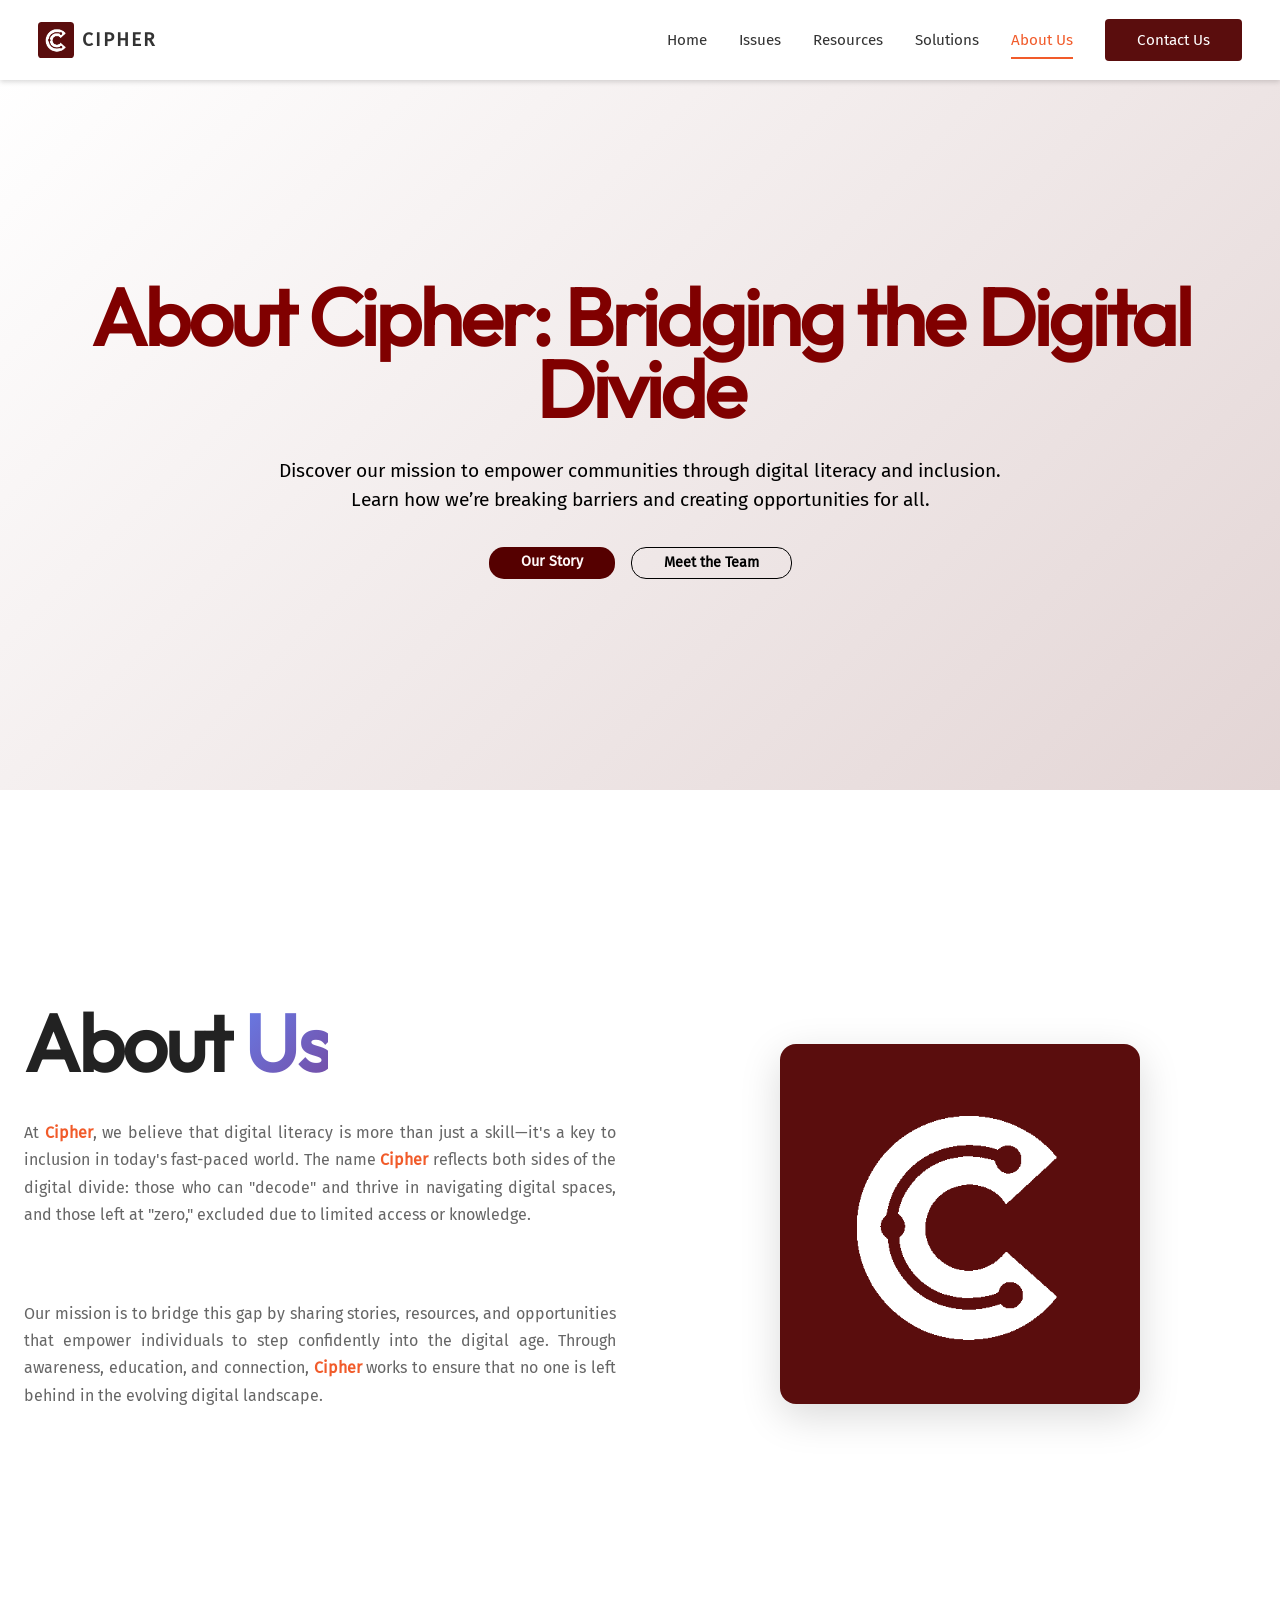
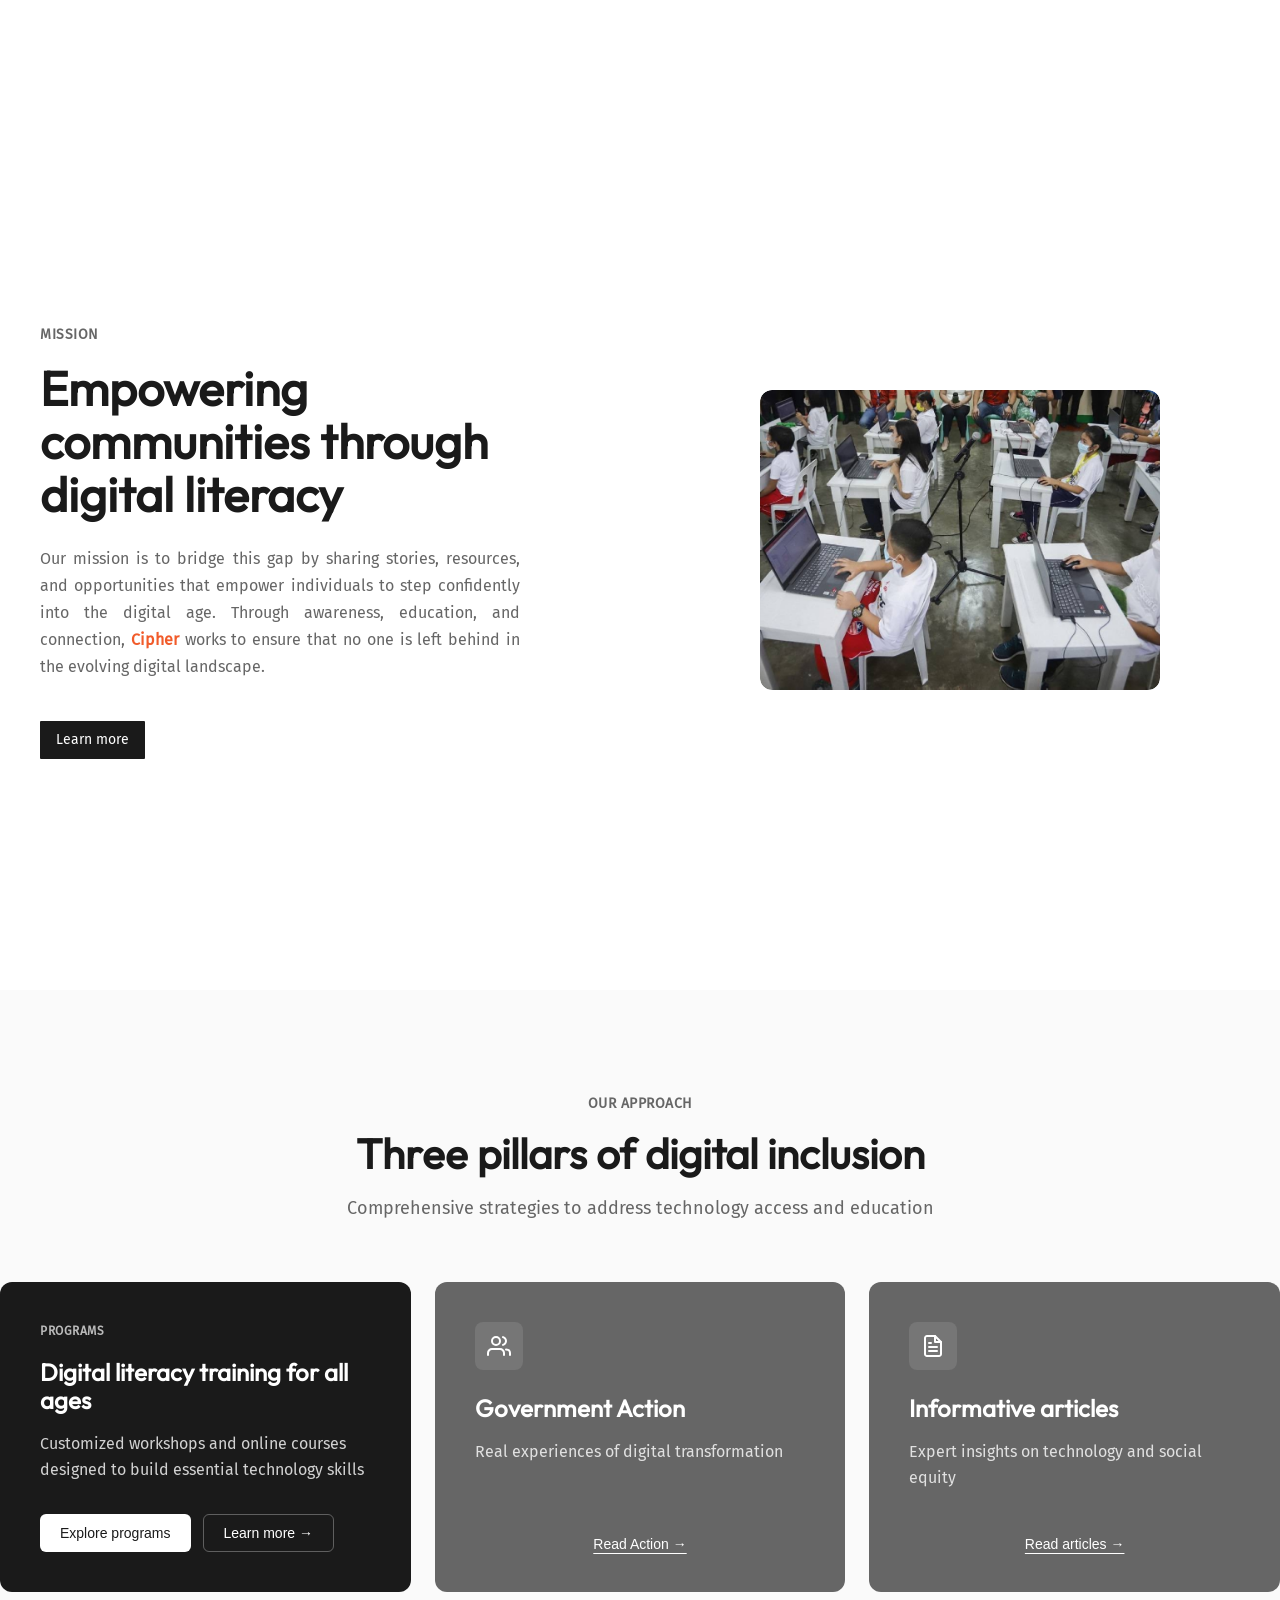
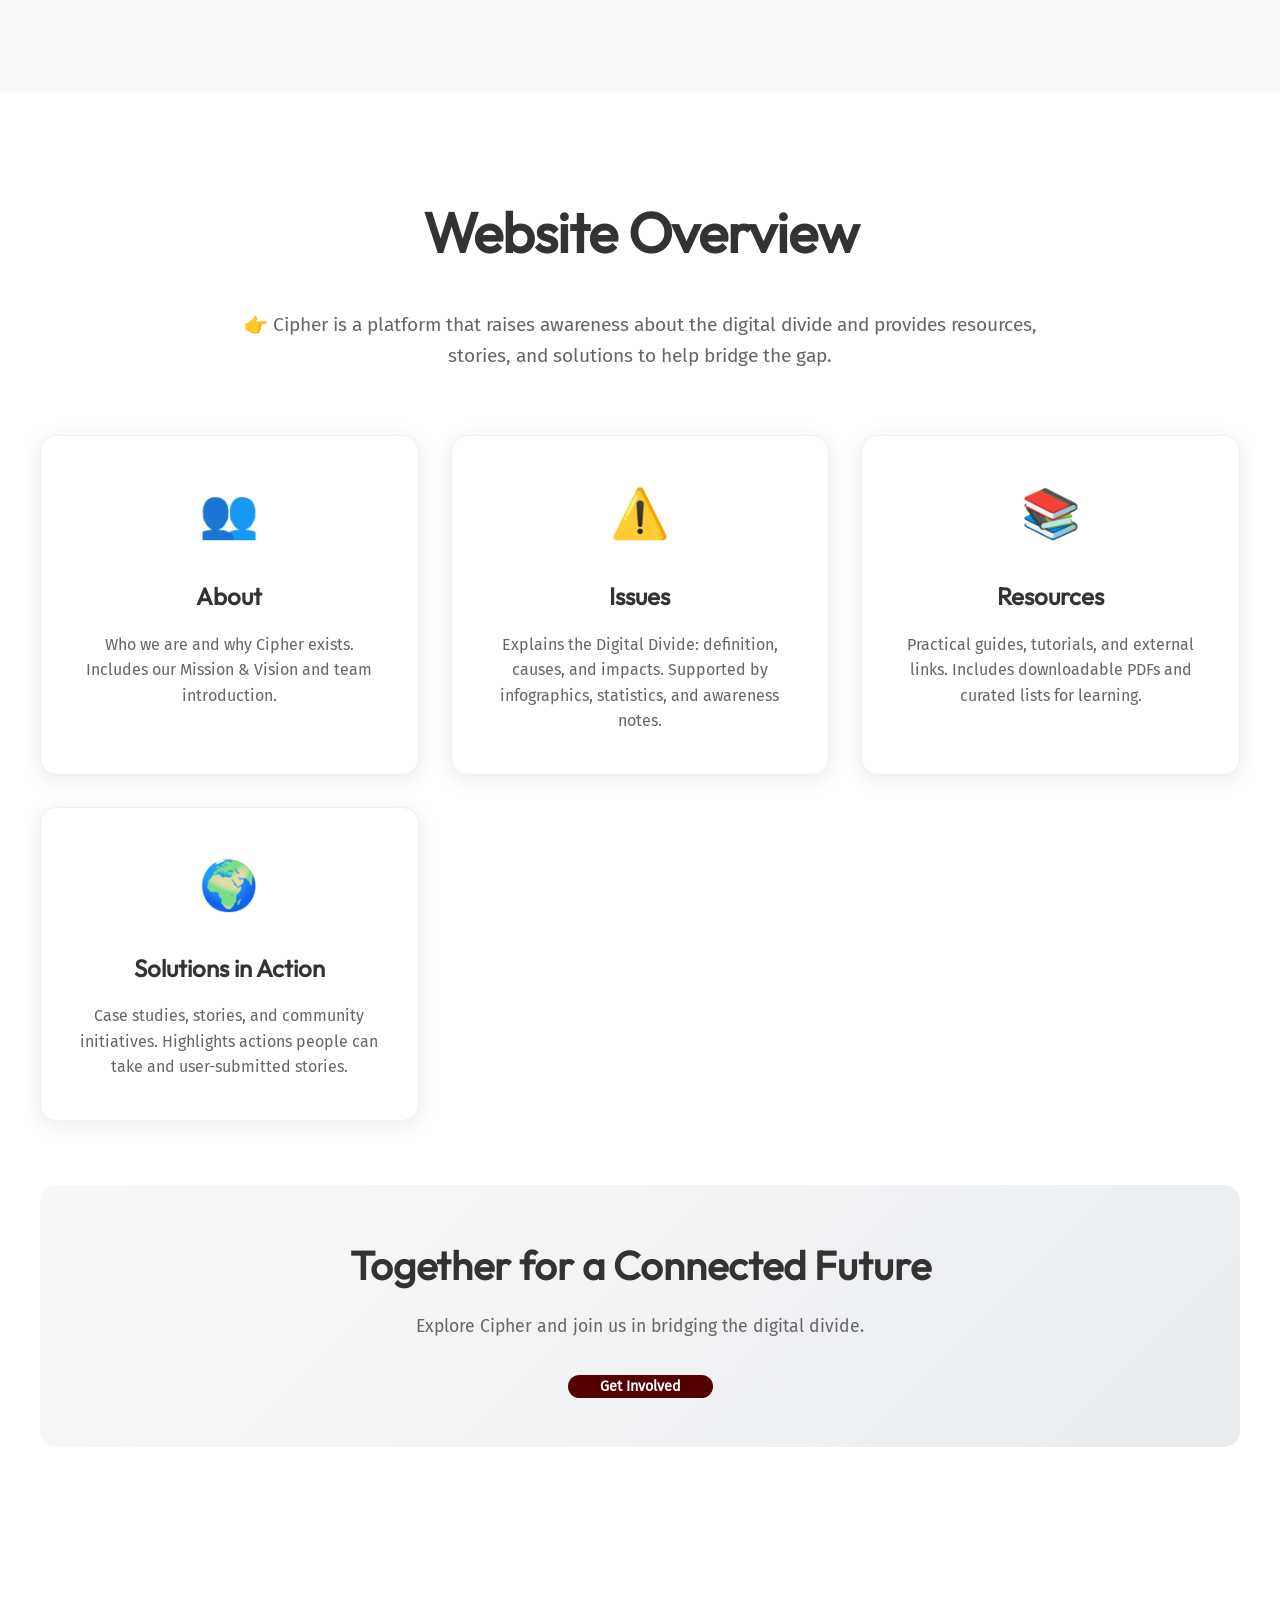
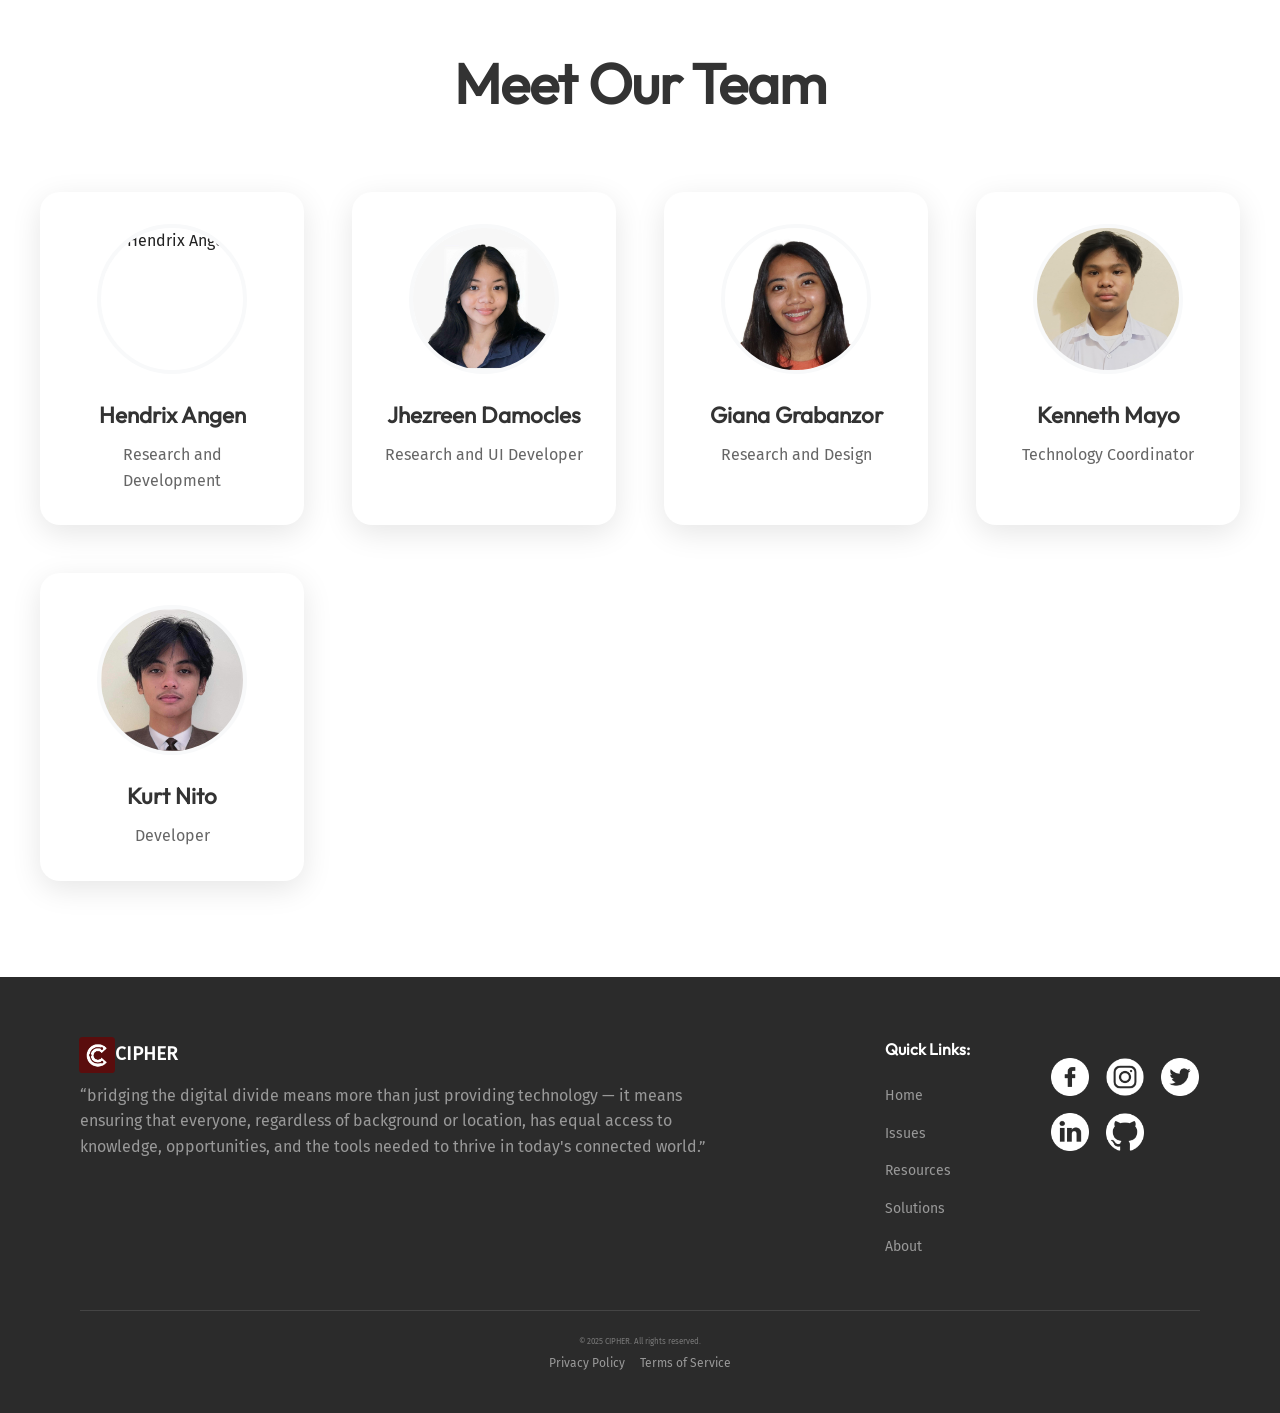
==== commit 5bd700c0: "enhanced responsiveness of nav bar" ====
--- a/aboutus.html
+++ b/aboutus.html
@@ -8,10 +8,13 @@
     <link rel="stylesheet" href="style/aboutus.css">
 </head>
 <body>
-   <!------------------ Navbar ------------------>
+  <!-- Navbar -->
   <header>
-    <div class="navbar">
-      <div class="navbar_logo">
+    <nav>
+      <input id="nav-toggle" type="checkbox">
+      
+      <!-- Logo Section -->
+      <div class="navbar_logo logo">
         <a href="index.html" class="logo_link">
           <div class="navbar_logo-icon">
             <img class="logo_image" src="style/images/cipher-logo2.png" alt="CIPHER Logo">
@@ -19,17 +22,24 @@
           <span class="logo_text">CIPHER</span>
         </a>
       </div>
-      <div class="navbar_right">
-        <nav class="navbar_links">
-          <a href="index.html">Home</a>
-          <a href="issues.html">Issues</a>
-          <a href="resources.html">Resources</a>
-          <a href="solutions.html">Solutions</a>
-          <a href="aboutus.html" class="active">About Us</a>
-        </nav>
-        <a href="contactus.html" class="navbar_cta">Contact Us</a>
-      </div>
-    </div>
+
+      <!-- Links Section -->
+      <ul class="links navbar_links">
+        <li><a href="index.html">Home</a></li>
+        <li><a href="issues.html">Issues</a></li>
+        <li><a href="resources.html">Resources</a></li>
+        <li><a href="solutions.html">Solutions</a></li>
+        <li><a href="aboutus.html" class="active">About Us</a></li>
+        <li><a href="contactus.html" class="navbar_cta">Contact Us</a></li>
+      </ul>
+
+      <!-- Hamburger Icon -->
+      <label for="nav-toggle" class="icon-burger">
+        <div class="line"></div>
+        <div class="line"></div>
+        <div class="line"></div>
+      </label>
+    </nav>
   </header>
 
     <!-- Hero Section -->
--- a/style/style.css
+++ b/style/style.css
@@ -16,156 +16,235 @@
 }
 
 /* ==================== Base Styles ===================== */
-    * {
-      margin: 0;
-      padding: 0;
-      box-sizing: border-box;
-      scroll-behavior: smooth;
-    }
-
-    body {
-      font-family: 'Fira Sans', sans-serif;
-      line-height: 1.6;
-      color: #222;
-      
-    }
-
-    h1, h2, h3, h4, h5, h6 {
-      font-family: 'Outfit', sans-serif;
-    }
-
-    a {
-      text-decoration: none;
-      color: inherit;
-    }
-
-    /* ==================== Navbar ===================== */
-    header {
-      background: #fff;
-      border-bottom: 1px solid #eaeaea;
-      position: fixed;
-      width: 100%;
-      top: 0;
-      left: 0;
-      z-index: 1000;
-    }
-
-    .navbar {
-      max-width: 1200px;
-      margin: 0 auto;
-      padding: 1rem 2rem;
-      display: flex;
-      align-items: center;
-      justify-content: space-between;
-    }
-
-    .navbar_logo {
-      display: flex;
-      align-items: center;
-    }
-
-    .logo_link {
-      display: flex;
-      align-items: center;
-      font-weight: bold;
-      letter-spacing: 2px;
-    }
-
-    .navbar_logo-icon {
-      width: 36px;
-      height: 36px;
-      margin-right: 8px;
-      display: flex;
-      align-items: center;
-      justify-content: center;
-    }
-
-    .logo_image {
-      width: 100%;
-      height: 100%;
-      object-fit: contain;
-      border-radius: 10%;
-    }
-
-    .logo_text {
-      color: #333;
-      font-size: 1.2rem;
-    }
-
-    .navbar_right {
-      display: flex;
-      align-items: center;
-      gap: 2rem;
-    }
-
-    .navbar_links {
-      display: flex;
-      gap: 2rem;
-      align-items: center;
-    }
-
-    .navbar_links a {
+* {
+  margin: 0;
+  padding: 0;
+  box-sizing: border-box;
+  scroll-behavior: smooth;
+}
+
+body {
+  font-family: 'Fira Sans', sans-serif;
+  line-height: 1.6;
+  color: #222;
+  
+}
+
+h1, h2, h3, h4, h5, h6 {
+  font-family: 'Outfit', sans-serif;
+}
+
+a {
+  text-decoration: none;
+  color: inherit;
+}
+
+/* ==================== Navbar ===================== */
+
+header {
+  margin: 0;
+  padding: 0;
+}
+
+nav {
+  position: fixed; 
+  font-family: 'Outfit', sans-serif;
+  top: 0;
+  left: 0;
+  right: 0;
+  z-index: 1000;
+  height: 80px;
+  padding: 0 3%;
+  background-color: #fff; 
+  display: flex;
+  align-items: center;
+  justify-content: space-between;
+  box-shadow: 0 2px 5px rgba(0, 0, 0, 0.15);
+}
+
+/* Logo */
+.navbar_logo {
+  display: flex;
+  align-items: center;
+  height: 80px;
+}
+
+.logo_link {
+  display: flex;
+  align-items: center;
+  font-weight: bold;
+  letter-spacing: 2px;
+  text-decoration: none;
+}
+
+.navbar_logo-icon {
+  width: 36px;
+  height: 36px;
+  margin-right: 8px;
+}
+
+.logo_image {
+  width: 100%;
+  height: 100%;
+  object-fit: contain;
+  border-radius: 10%;
+}
+
+.logo_text {
+  font-size: 1.2rem;
+  color: #333;
+  font-family: 'Fira Sans', sans-serif;
+  font-weight: bold;
+}
+
+/* Links */
+.navbar_links {
+  display: flex;
+  gap: 2rem;
+  align-items: center;
+  list-style: none;
+}
+
+.navbar_links li a {
+  font-family: 'Fira Sans', sans-serif;
   font-size: 0.95rem;
+  text-decoration: none;
+  padding: 0.5rem 0.3;
   color: #333;
+  position: relative;
   transition: color 0.2s ease;
-  padding: 0.5rem 0;
-  position: relative;
-}
-
-.navbar_links a.active,
-.navbar_links a.active:hover {
+}
+
+.navbar_links li a.active,
+.navbar_links li a.active:hover {
   color: #f15b2a;
 }
 
-.navbar_links a:hover:not(.active) {
+.navbar_links li a:hover:not(.active) {
   color: #f15b2a;
 }
 
-.navbar_links a.active:after {
+.navbar_links li a.active:after,
+.navbar_links li a:hover:not(.active):after {
   content: '';
   position: absolute;
-  bottom: 0;
+  bottom: -10px;
   left: 0;
   width: 100%;
   height: 2px;
   background-color: #f15b2a;
 }
 
-.navbar_links a:hover:not(.active):after {
-  content: '';
+/* CTA Button */
+.navbar_cta {
+  background: #5a0d0d;      /* desktop background */
+  color: #fff !important;
+  padding: 0.75rem 2rem;     /* increased horizontal padding for bigger look */
+  border-radius: 4px;
+  font-size: 0.95rem;
+  font-weight: 500;
+  transition: all 0.3s ease;
+}
+
+.navbar_cta:hover {
+  background: #7a1c1c;
+  transform: translateY(-1px);
+  box-shadow: 0 2px 8px rgba(90, 13, 13, 0.2);
+  font-weight: bold;
+}
+
+#navbar_cta {
+  background: #5a0d0d;      /* desktop background */
+  color: #fff !important;
+  padding: 0.75rem 2rem;     /* increased horizontal padding for bigger look */
+  border-radius: 4px;
+  font-size: 0.95rem;
+  font-weight: 500;
+  transition: all 0.3s ease;
+}
+
+#navbar_cta:hover {
+  background: #7a1c1c;
+  transform: translateY(-1px);
+  box-shadow: 0 2px 8px rgba(90, 13, 13, 0.2);
+  font-weight: bold;
+}
+
+/* Hamburger */
+#nav-toggle {
   position: absolute;
-  bottom: 0;
-  left: 0;
-  width: 100%;
-  height: 2px;
-  background-color: #f15b2a;
-}
-
-
-    .navbar_cta {
-      background: #5a0d0d;
-      color: #fff !important;
-      padding: 0.75rem 1.5rem;
-      border-radius: 4px;
-      font-size: 0.9rem;
-      font-weight: 500;
-      transition: all 0.3s ease;
-    }
-
-    .navbar_cta:hover {
-      background: #7a1c1c;
-      transform: translateY(-1px);
-      box-shadow: 0 2px 8px rgba(90, 13, 13, 0.2);
-      font-size: 0.9rem;
-      font-weight: bold;
-      transition: background 0.3s ease;
-    }
-
-    .navbar_cta:hover {
-      background: #7a1c1c;
-    }
-
-    
+  top: -100px;
+}
+.icon-burger {
+  display: none;
+  position: absolute;
+  right: 5%;
+  top: 50%;
+  transform: translateY(-50%);
+}
+.icon-burger .line {
+  width: 30px;
+  height: 5px;
+  background-color: #333;
+  margin: 5px;
+  border-radius: 3px;
+  transition: all 0.3s ease-in-out;
+}
+
+/* Responsive */
+@media screen and (max-width: 768px) {
+  nav {
+    height: 70px;  
+    box-shadow: 0 2px 5px rgba(0, 0, 0, 0.15); 
+  }
+  .navbar_links {
+    position: fixed;
+    top: 70px; 
+    bottom: 100%;
+    left: 0;
+    right: 0;
+    flex-direction: column;
+    background-color: rgba(0,0,0,0.75);
+    justify-content: space-evenly;
+    width: auto;
+    height: auto;
+    overflow: hidden;
+    transition: all 0.5s ease-in-out;
+    z-index: 999; 
+  }
+
+  .navbar_links li a {
+    color: #fff;
+    font-size: 18px; 
+  }
+
+  .navbar_cta {
+    background: none;       
+    color: #fff !important; 
+    padding: 0.5rem 0;      
+    border-radius: 0;       
+    text-align: center;    
+  }
+
+  #nav-toggle:checked ~ .navbar_links {
+    bottom: 0;
+  }
+
+  .icon-burger {
+    display: block;
+  }
+
+  #nav-toggle:checked ~ .icon-burger .line:nth-child(1) {
+    transform: translateY(10px) rotate(225deg);
+  }
+  #nav-toggle:checked ~ .icon-burger .line:nth-child(3) {
+    transform: translateY(-10px) rotate(-225deg);
+  }
+  #nav-toggle:checked ~ .icon-burger .line:nth-child(2) {
+    opacity: 0;
+  }
+}
+
 /* ======================= Footer ======================= */
 footer {
   background: #2b2b2b;
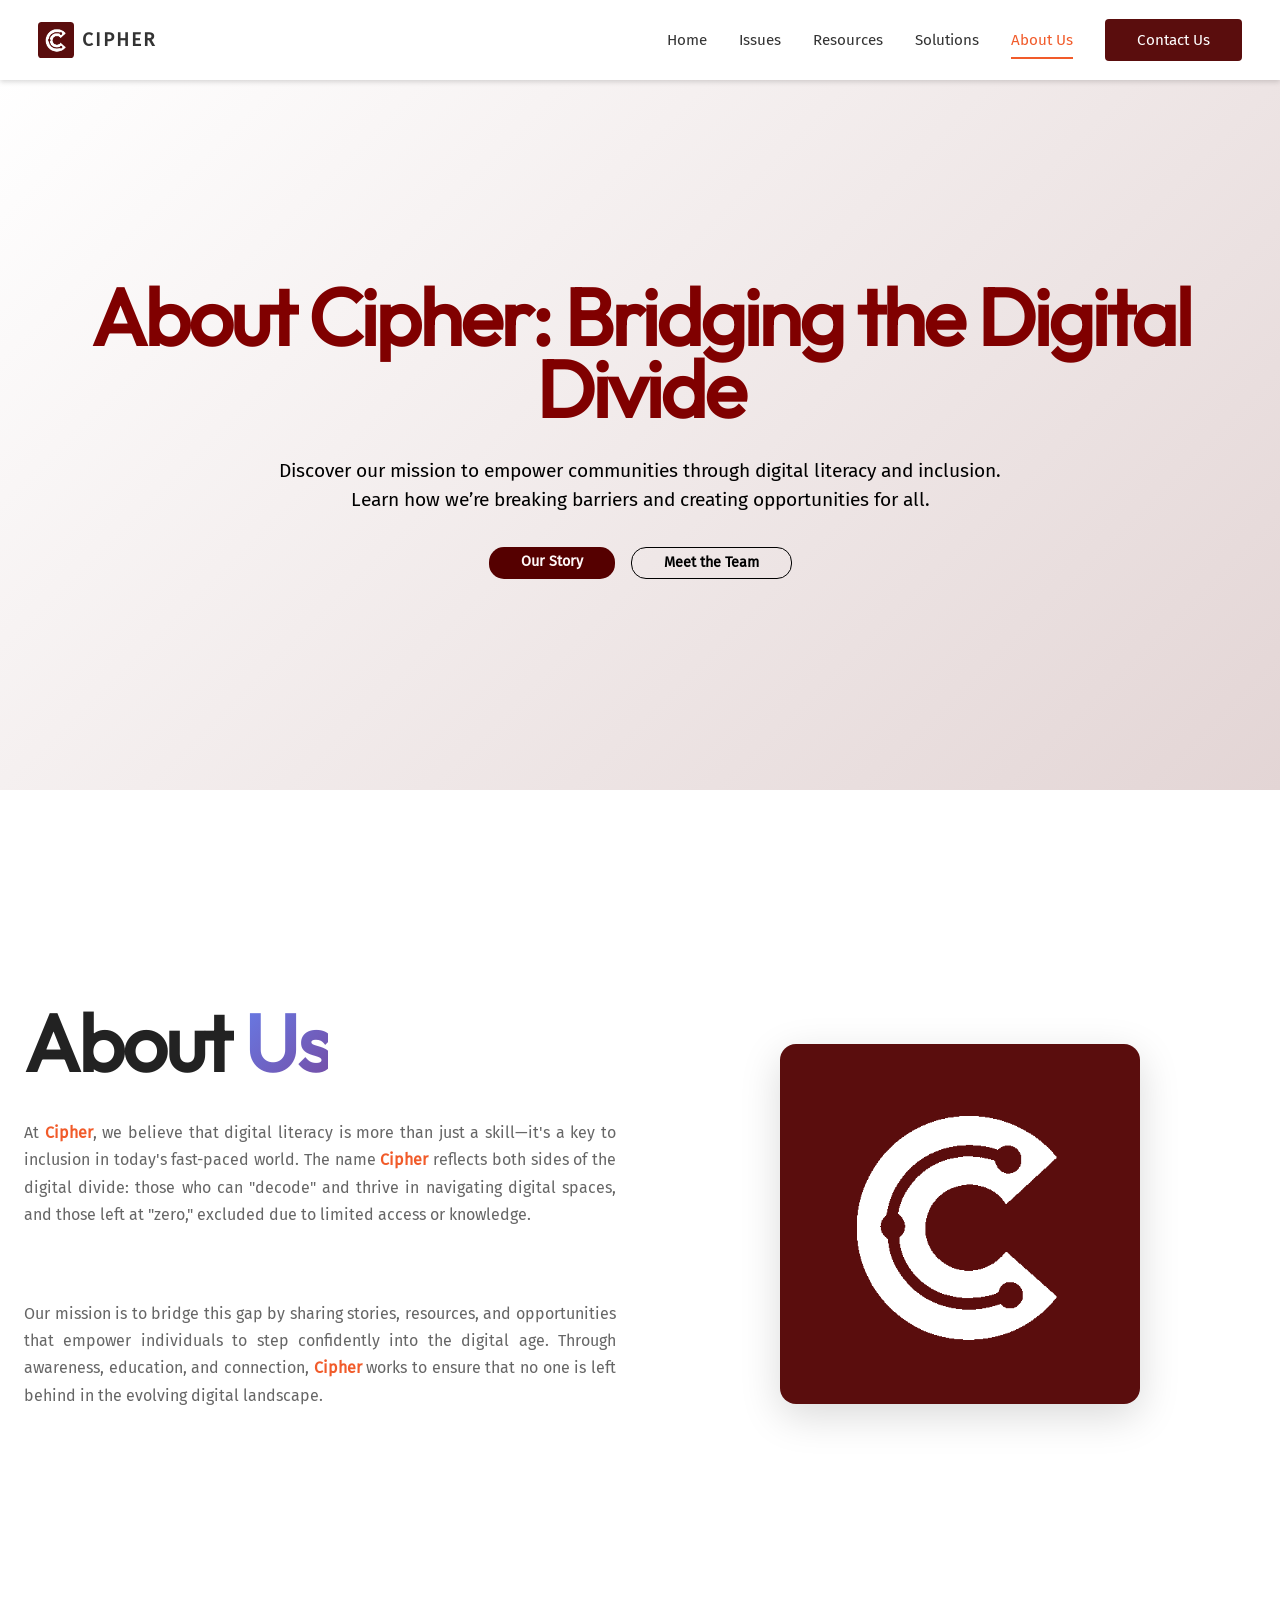
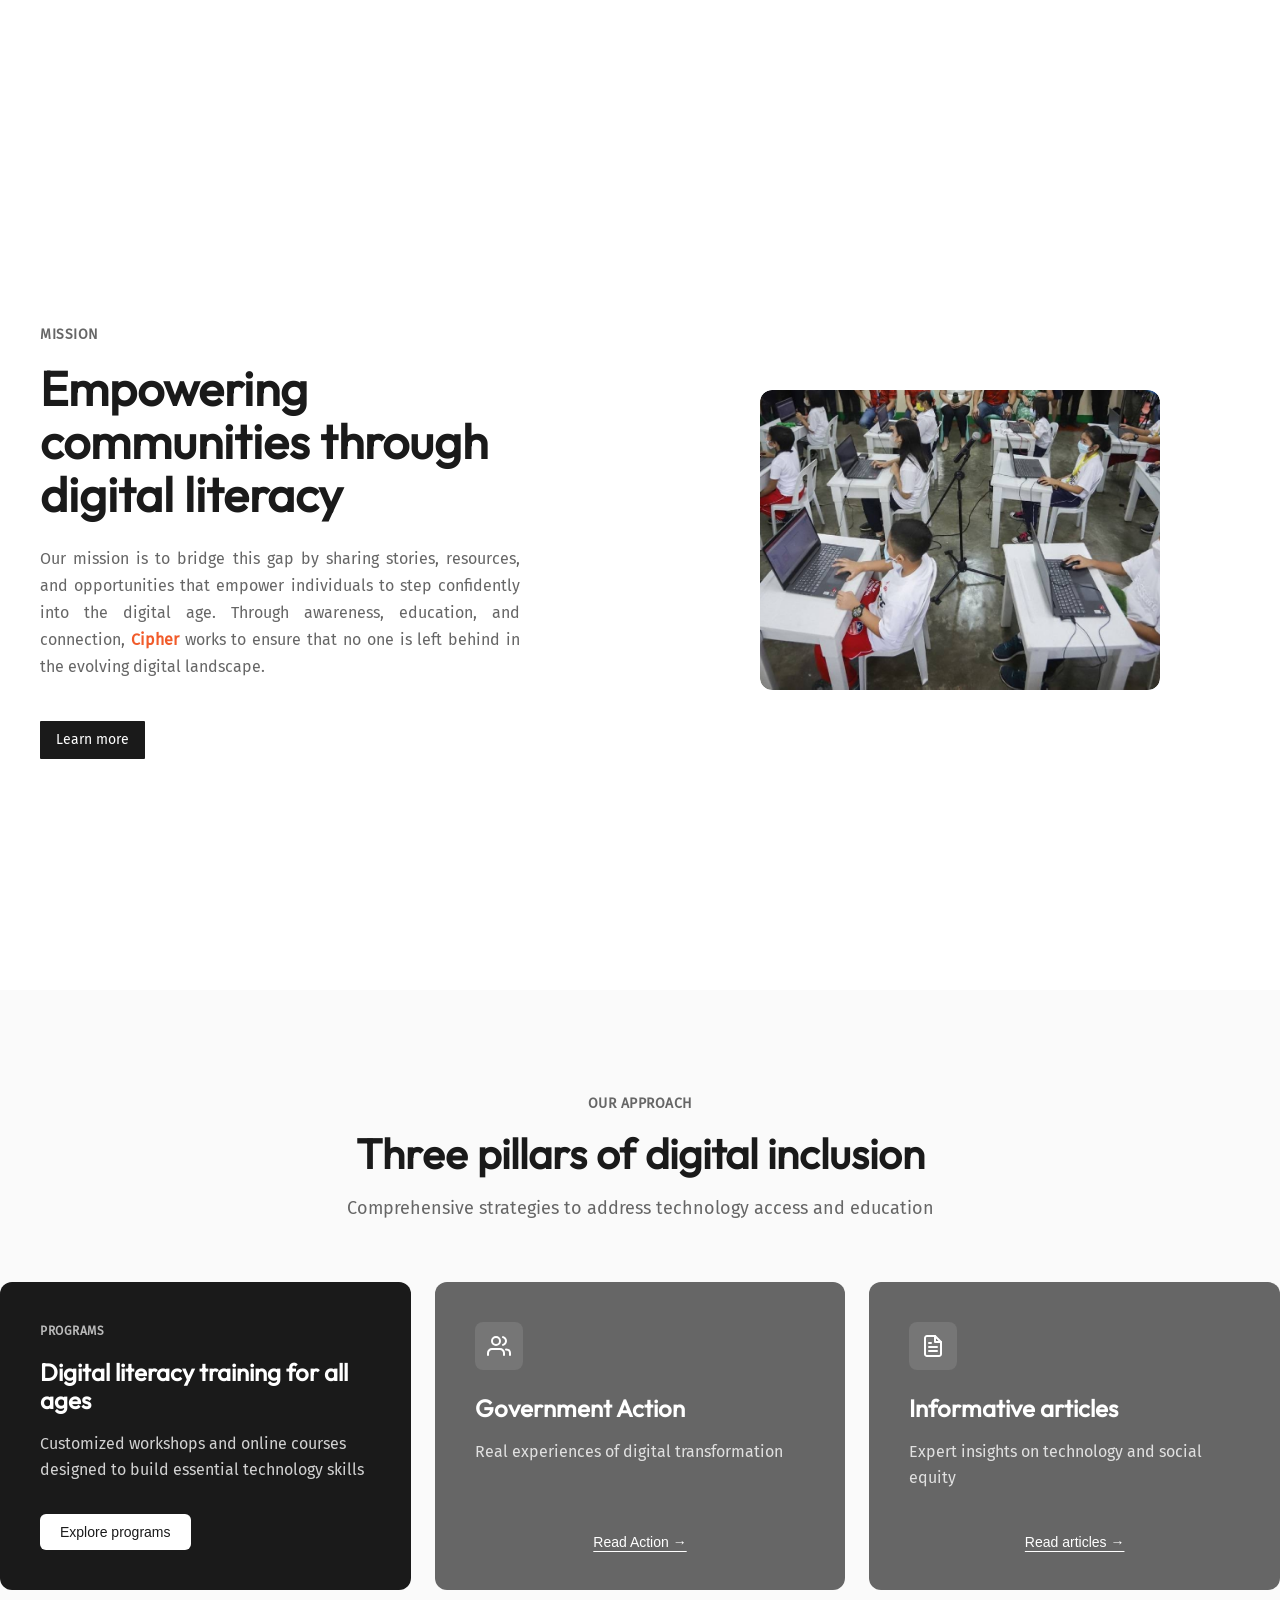
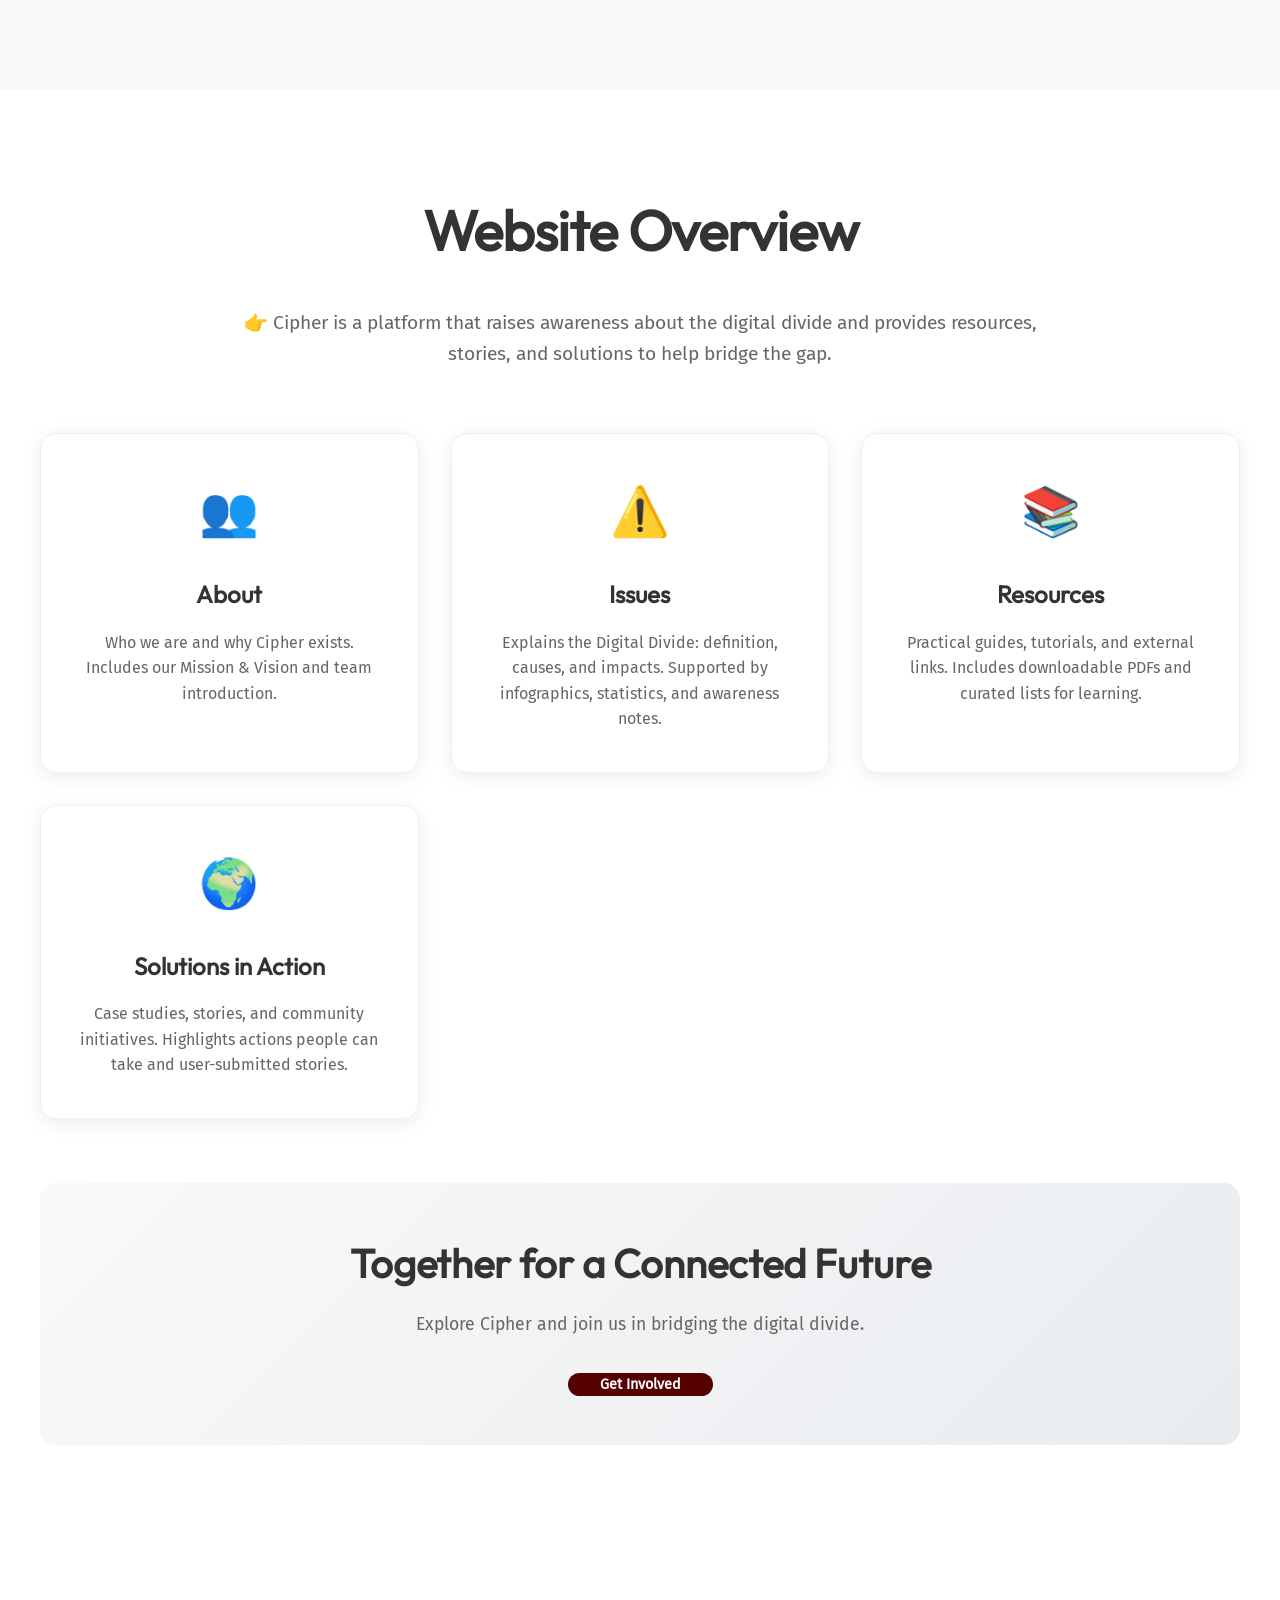
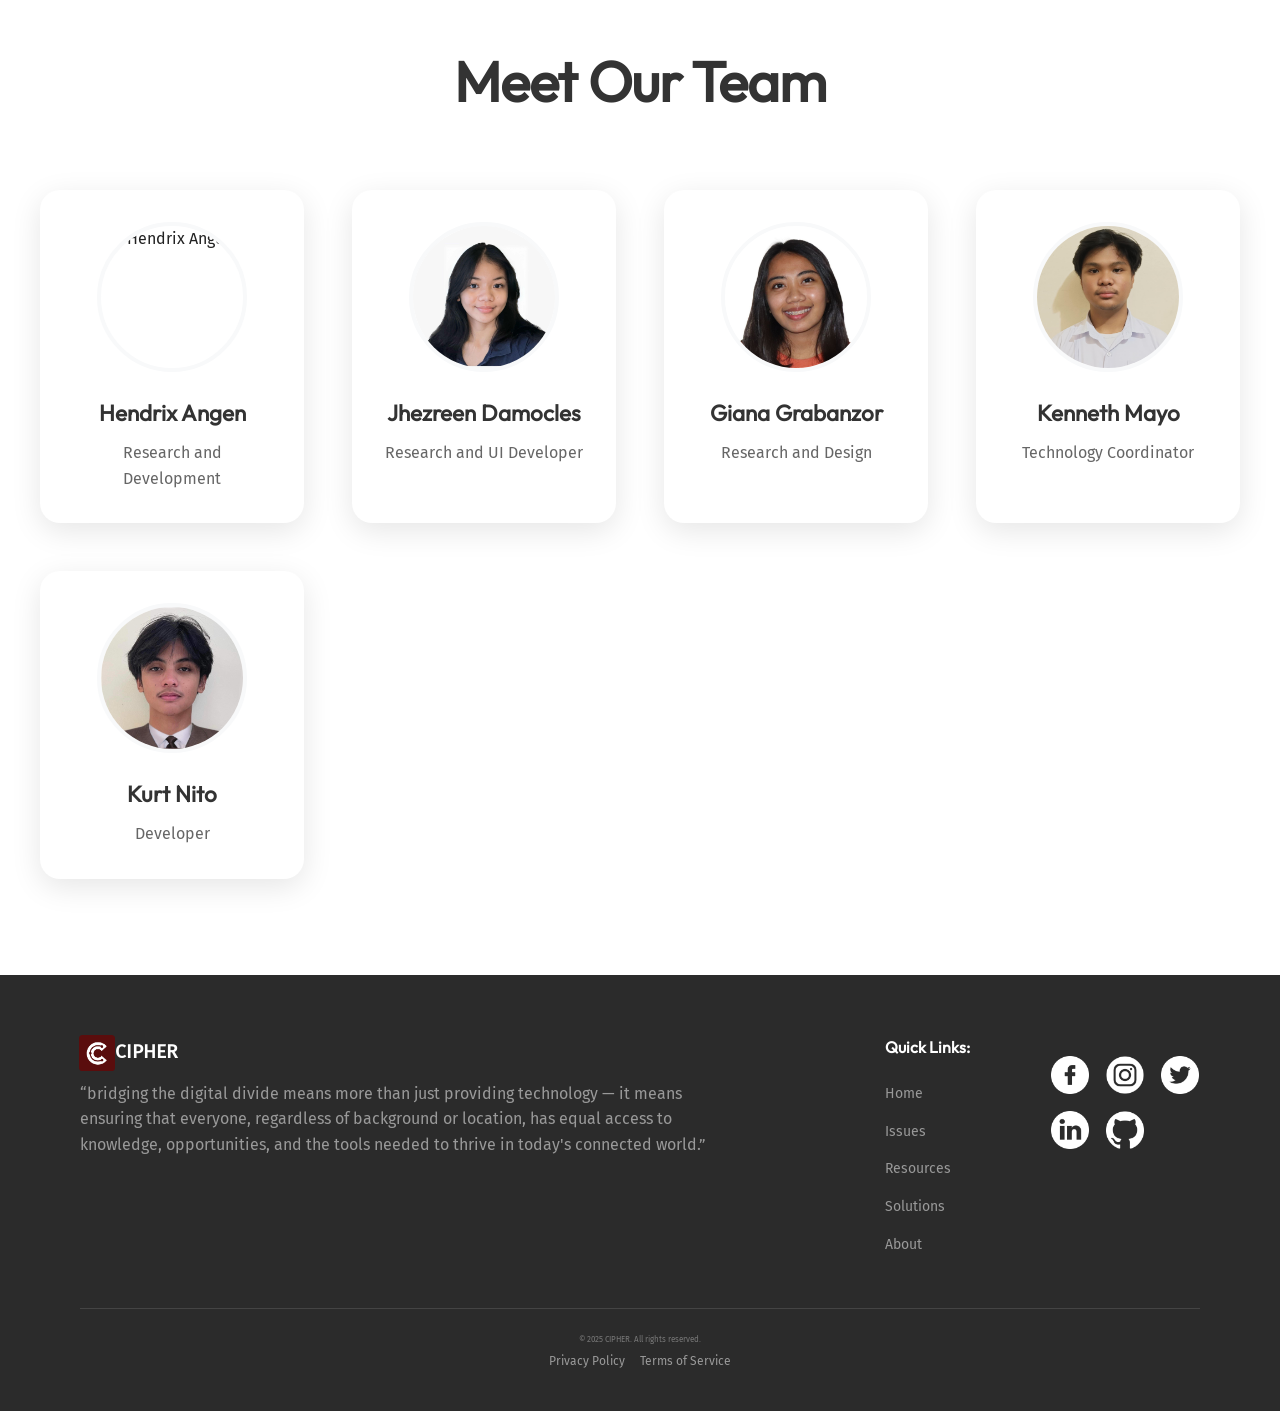
==== commit 370c2f4f: "connected some links and clean" ====
--- a/aboutus.html
+++ b/aboutus.html
@@ -6,6 +6,7 @@
     <title>CIPHER</title>
     <link rel="stylesheet" href="style/style.css">
     <link rel="stylesheet" href="style/aboutus.css">
+    <link rel="icon" href="style/images/logo.png" type="image/x-icon">
 </head>
 <body>
   <!-- Navbar -->
@@ -135,8 +136,7 @@
                         Customized workshops and online courses designed to build essential technology skills
                     </p>
                     <div class="pillar-actions">
-                        <button class="pillar-btn pillar-btn--primary">Explore programs</button>
-                        <button class="pillar-btn pillar-btn--secondary">Learn more →</button>
+                     <button class="pillar-btn pillar-btn--primary" onclick="window.location.href='resources.html'">Explore programs</button>
                     </div>
                 </div>
             </div>
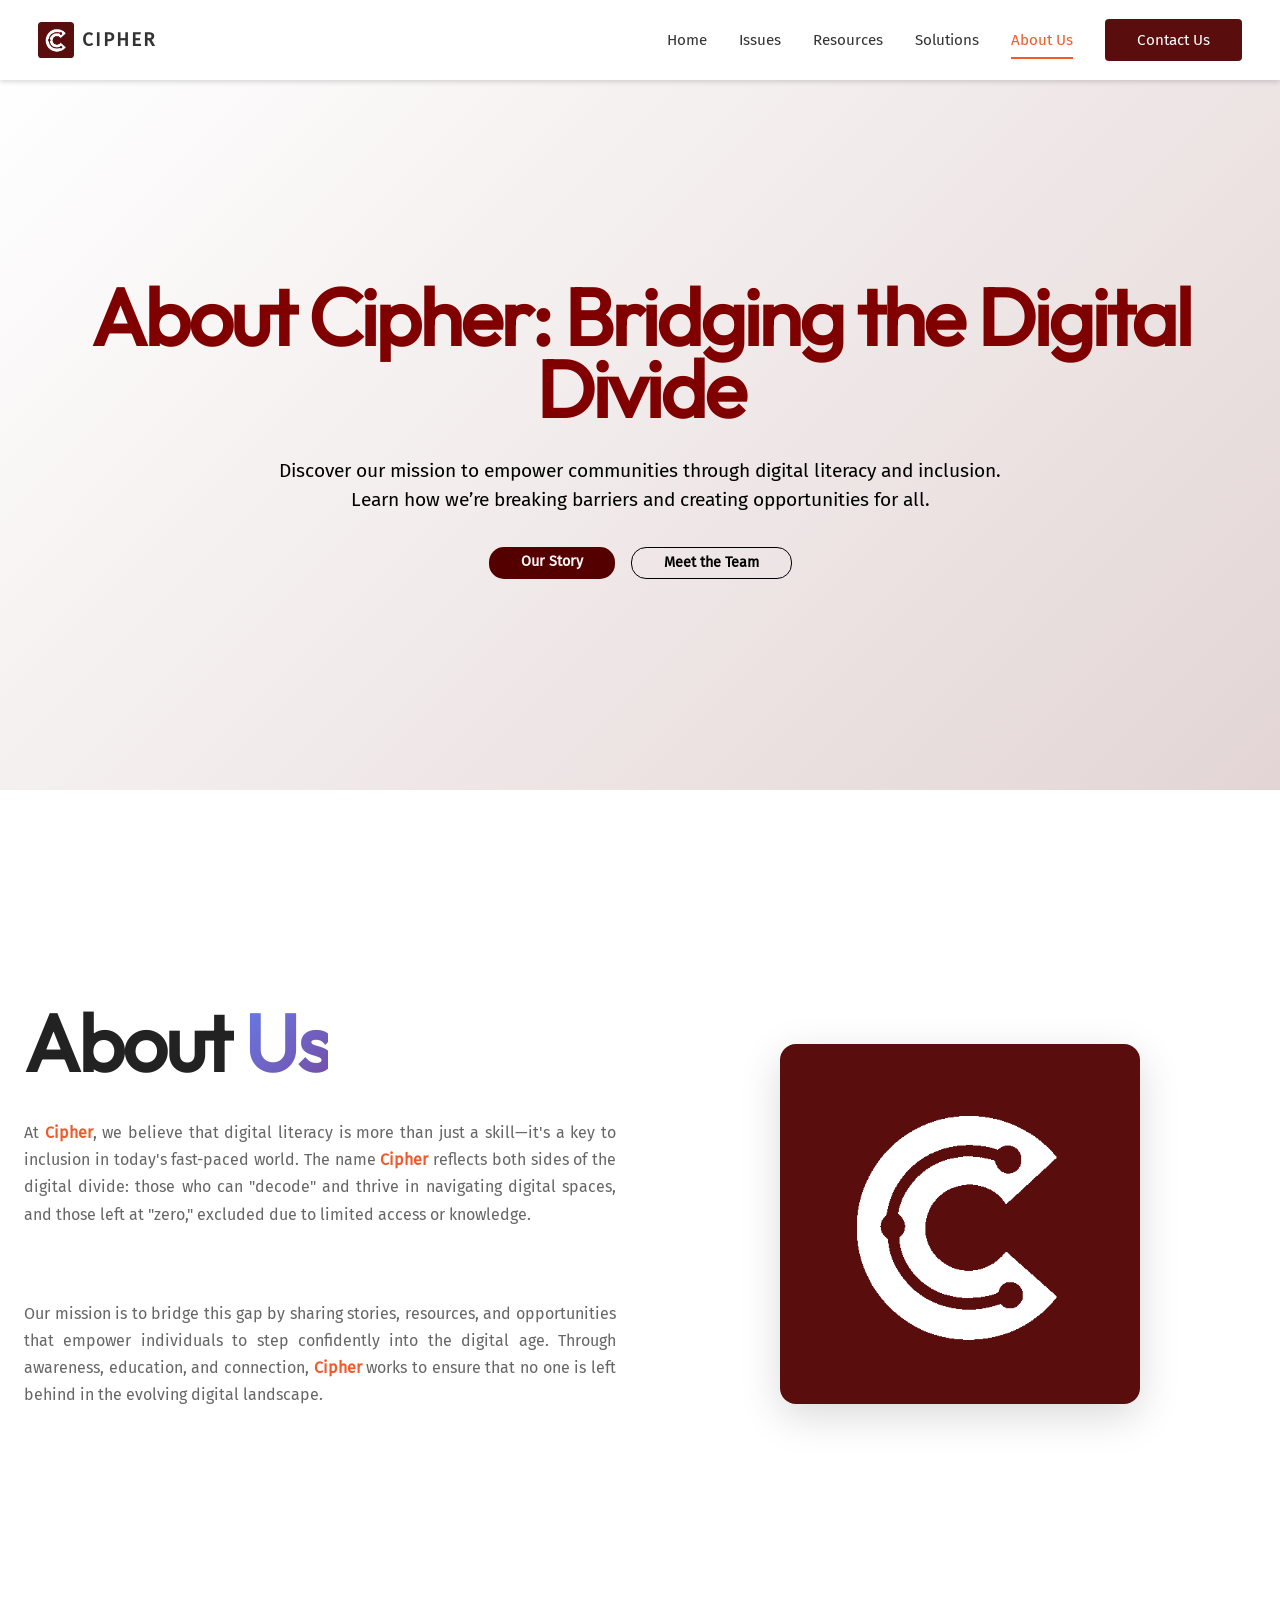
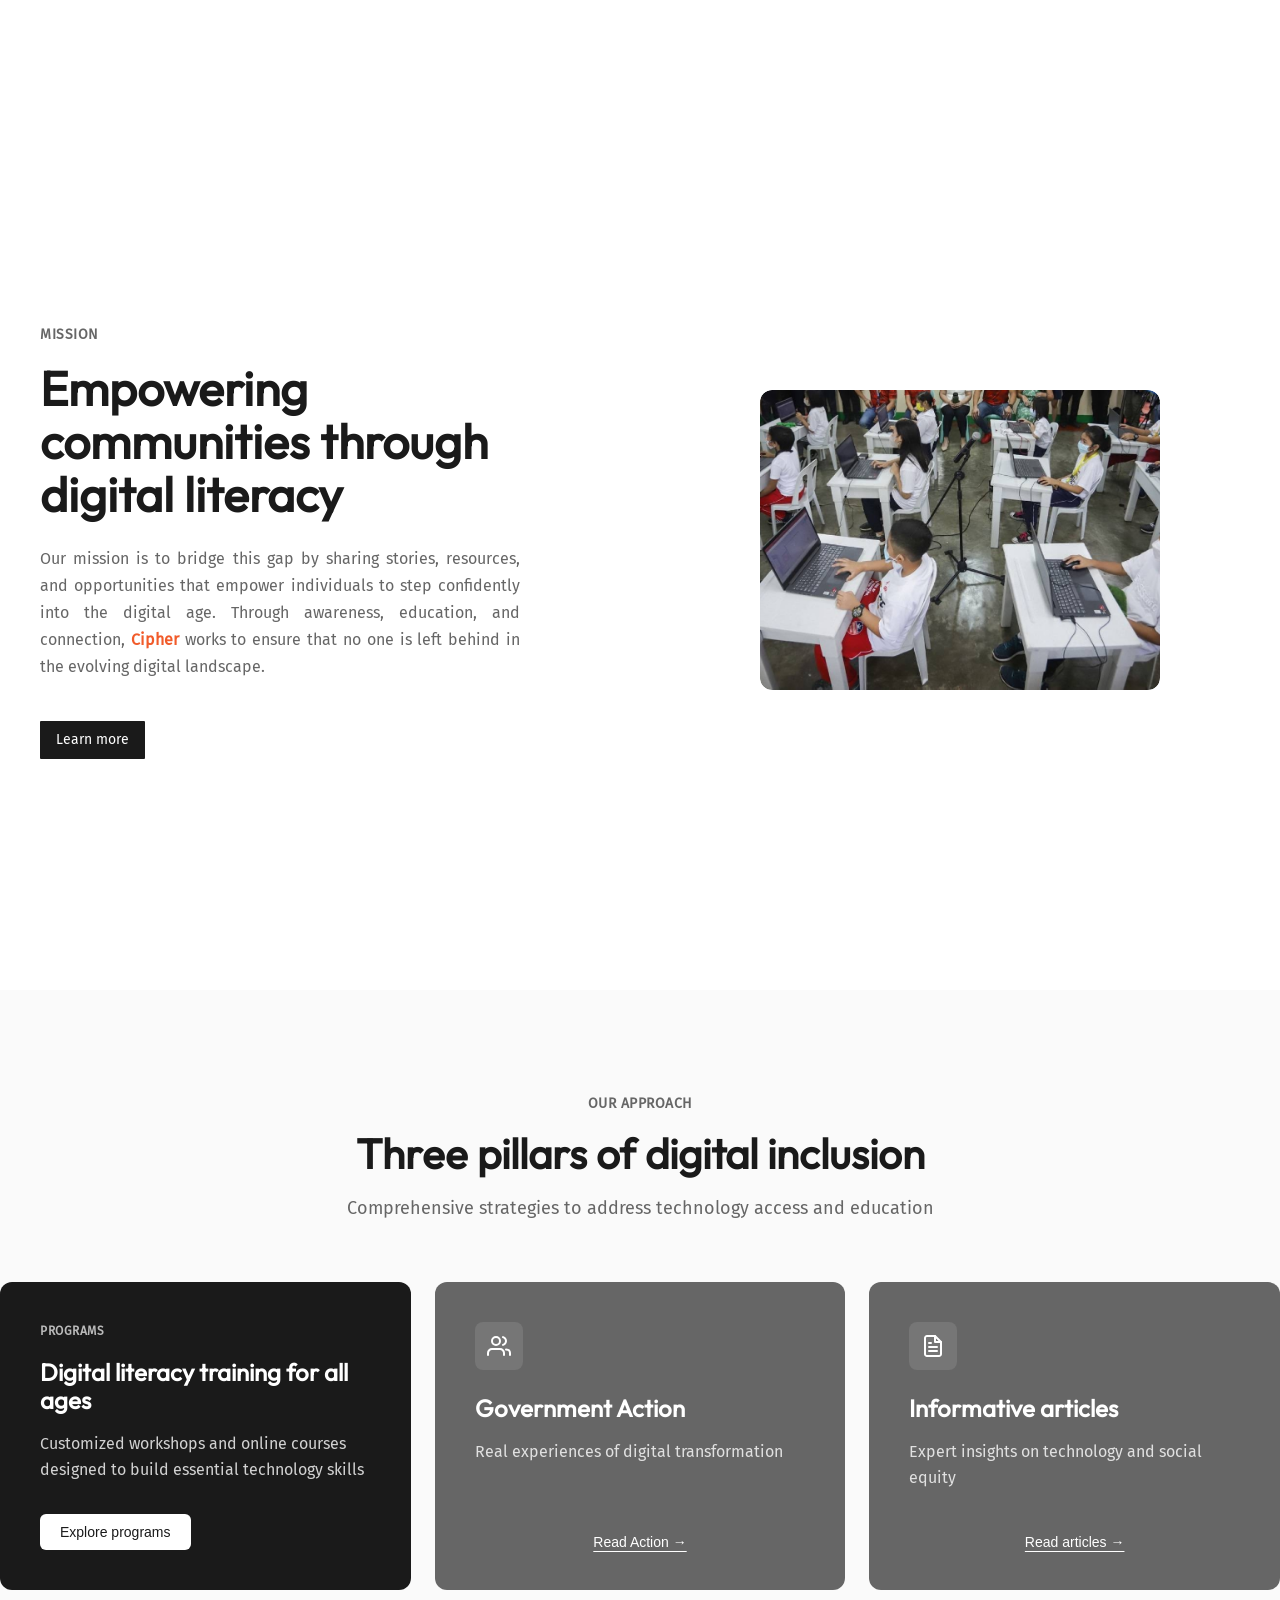
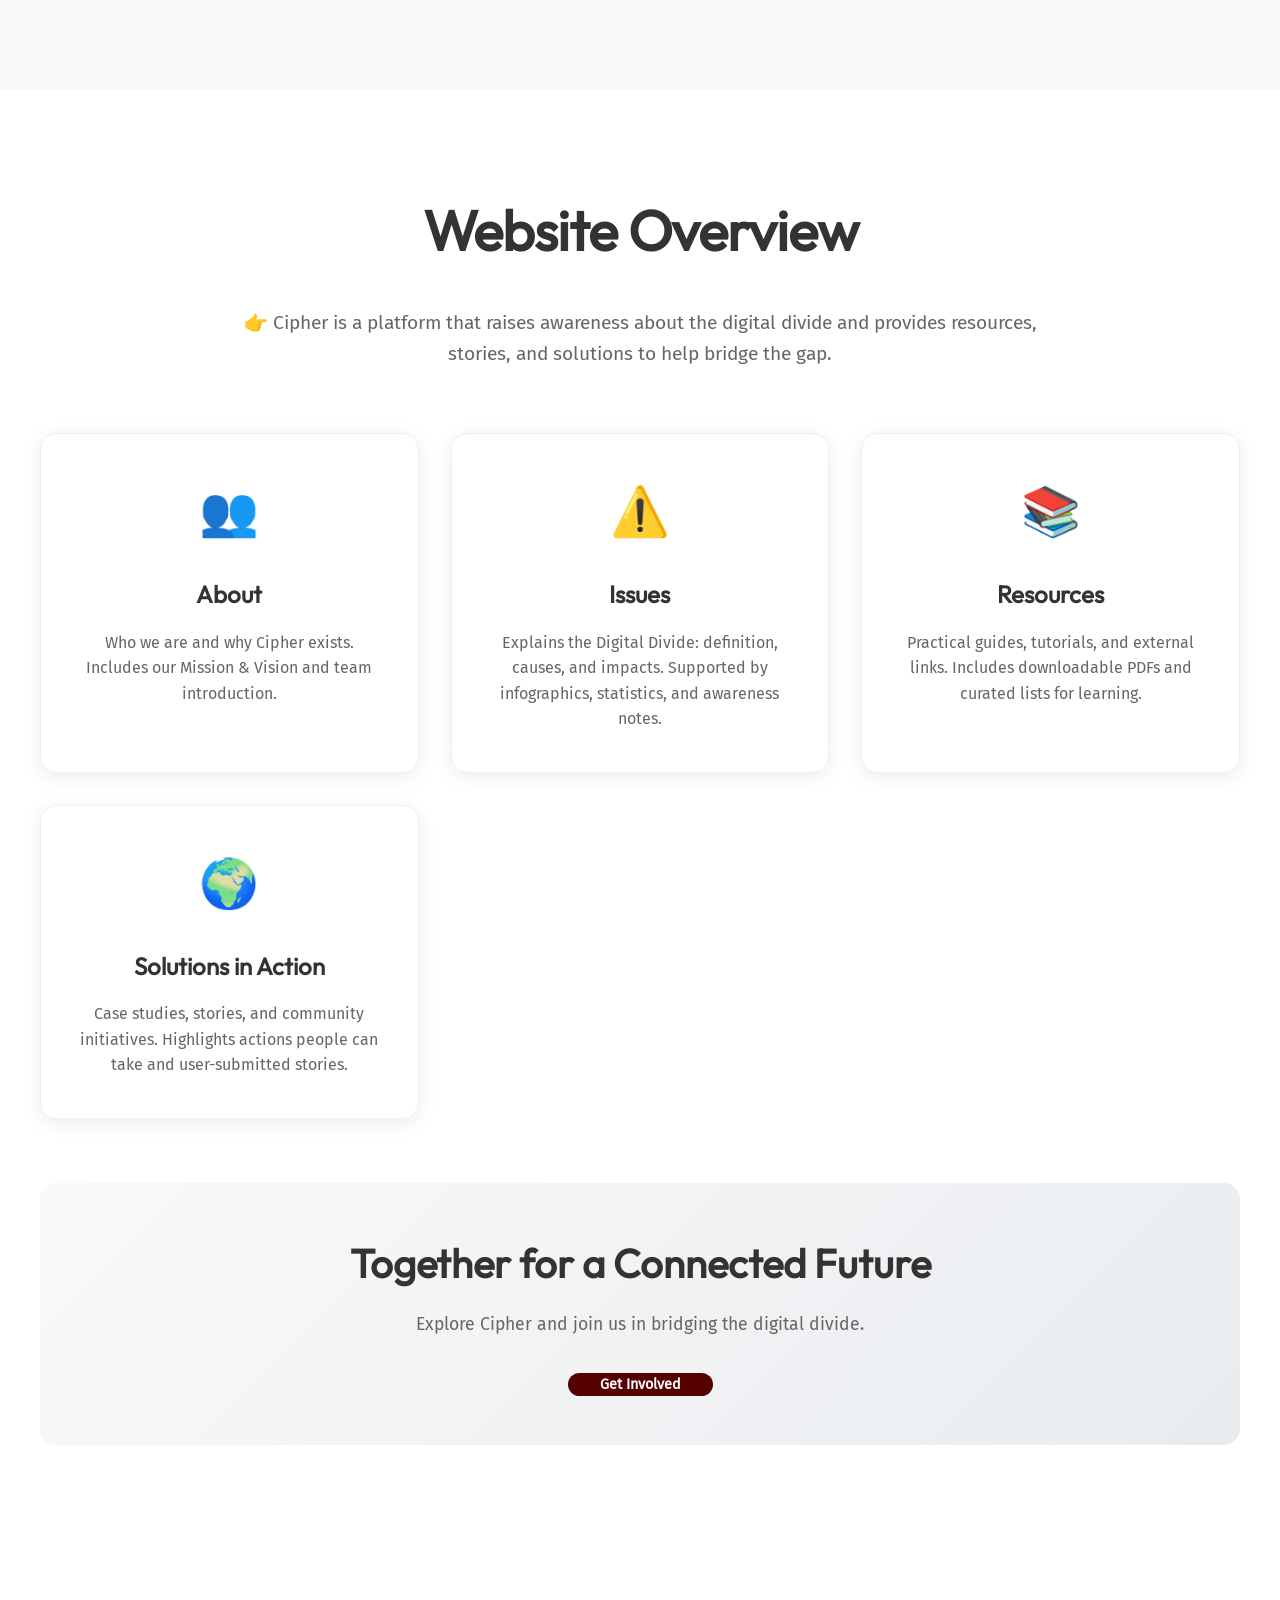
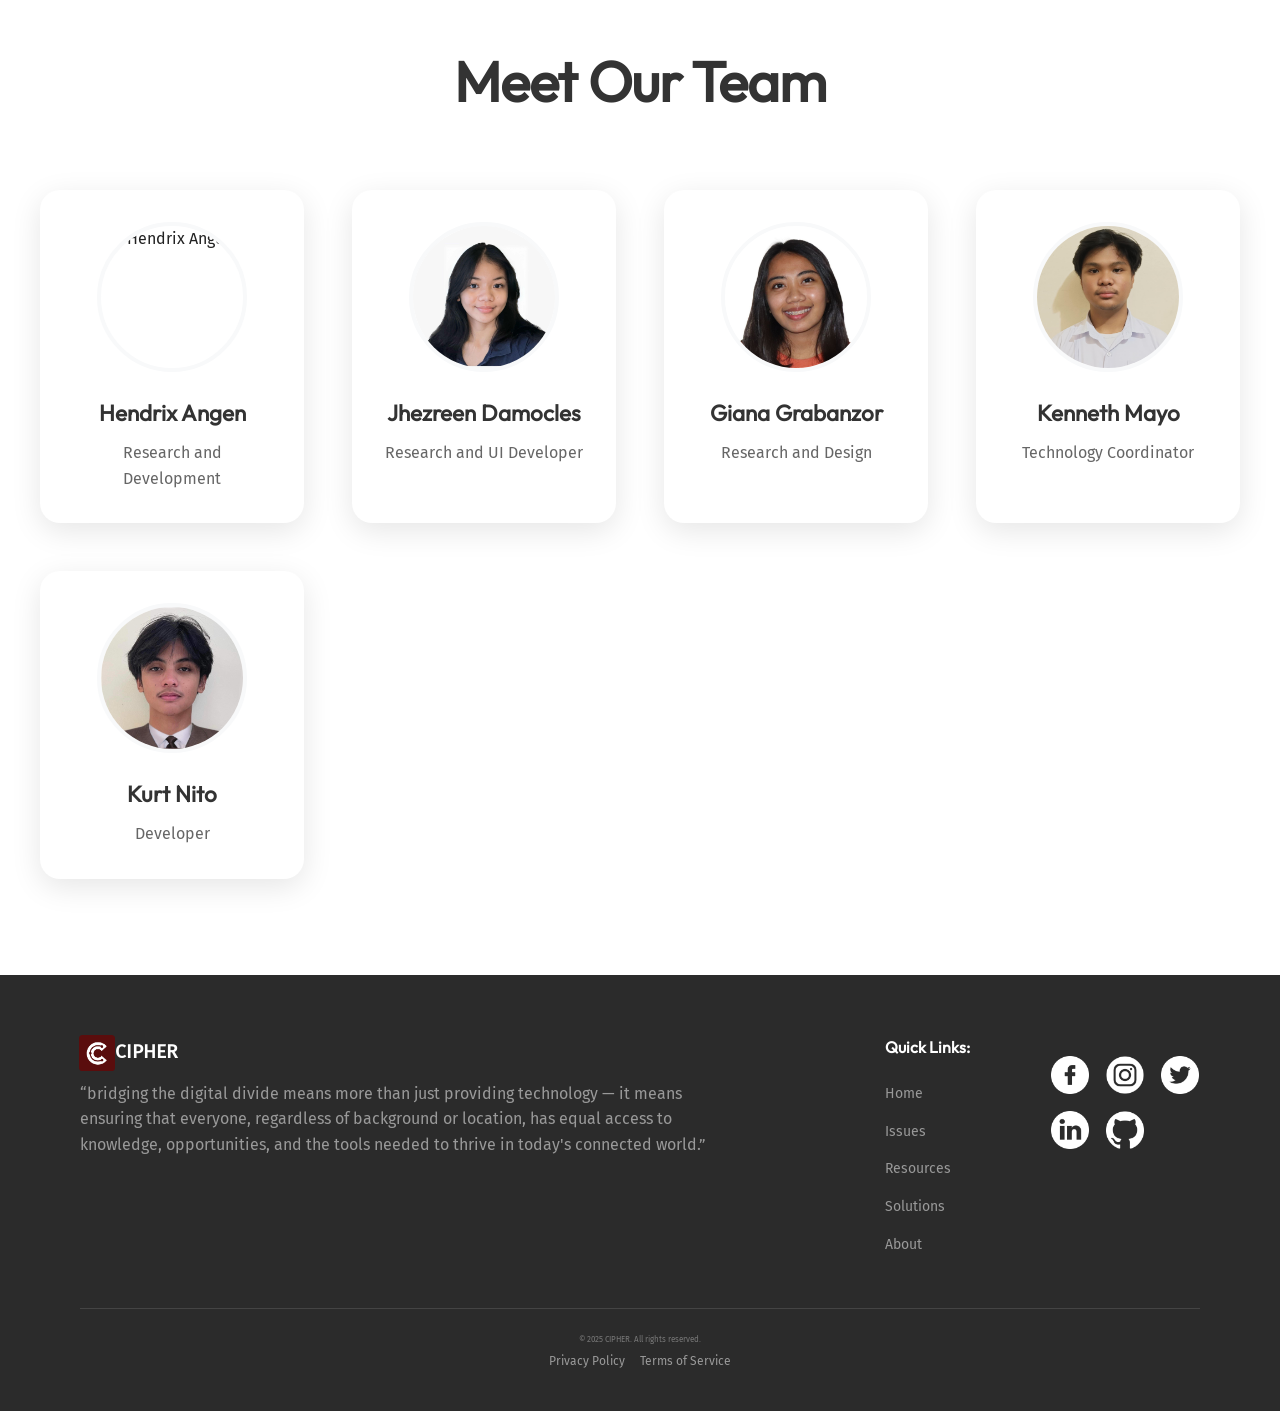
==== commit 19f82733: "clean codes" ====
--- a/aboutus.html
+++ b/aboutus.html
@@ -34,11 +34,11 @@
         <li><a href="contactus.html" class="navbar_cta">Contact Us</a></li>
       </ul>
 
-      <!-- Hamburger Icon -->
+       <!-- Hamburger Icon -->
       <label for="nav-toggle" class="icon-burger">
-        <div class="line"></div>
-        <div class="line"></div>
-        <div class="line"></div>
+        <span class="line"></span>
+        <span class="line"></span>
+        <span class="line"></span>
       </label>
     </nav>
   </header>
@@ -267,14 +267,14 @@
         </div>
     </section>
 
-    <!------------------ Footer --------------------->
+      <!-- Footer -->
     <footer>
 
-        <!--------------- ALL CONTENT oF FOOTER ---------------->
+        <!-- ALL CONTENT OF FOOTER -->
 
         <div class="footer-content">
 
-            <!--------------- CONTENT ON THE LEFT SIDE ---------------->
+            <!-- CONTENT ON THE LEFT SIDE -->
 
             <div class="footer-left">
                 <div class="footer-logo">
@@ -288,7 +288,7 @@
                 </p>
             </div>
 
-            <!--------------- CONTENT ON THE RIGHT SIDE ---------------->
+            <!-- CONTENT ON THE RIGHT SIDE -->
 
             <div class="footer-right">
                 <div class="footer-section">
@@ -324,7 +324,7 @@
 
         </div>
 
-          <!--------------- CONTENT ON THE BOTTOM SIDE ---------------->
+          <!-- CONTENT ON THE BOTTOM SIDE -->
 
             <div class="footer-bottom">
                 <p>&copy; 2025 CIPHER. All rights reserved.</p>
--- a/style/style.css
+++ b/style/style.css
@@ -183,12 +183,14 @@
   transform: translateY(-50%);
 }
 .icon-burger .line {
+  display: block;
   width: 30px;
   height: 5px;
   background-color: #333;
   margin: 5px;
   border-radius: 3px;
   transition: all 0.3s ease-in-out;
+  pointer-events: none;
 }
 
 /* Responsive */
@@ -197,37 +199,56 @@
     height: 70px;  
     box-shadow: 0 2px 5px rgba(0, 0, 0, 0.15); 
   }
+
   .navbar_links {
     position: fixed;
     top: 70px; 
     bottom: 100%;
     left: 0;
     right: 0;
+    display: flex;
     flex-direction: column;
-    background-color: rgba(0,0,0,0.75);
-    justify-content: space-evenly;
-    width: auto;
-    height: auto;
-    overflow: hidden;
-    transition: all 0.5s ease-in-out;
-    z-index: 999; 
+    align-items: center;
+    background-color: rgba(0, 0, 0, 0.9);
+    padding: 2rem 0;
+    gap: 2rem;
+    transition: all 0.3s ease-in-out;
+    opacity: 0;
+    visibility: hidden;
+  }
+
+  #nav-toggle:checked ~ .navbar_links {
+    bottom: 0;
+    opacity: 1;
+    visibility: visible;
+  }
+
+  .navbar_links li {
+    width: 100%;
+    text-align: center;
   }
 
   .navbar_links li a {
     color: #fff;
-    font-size: 18px; 
+    font-size: 1.2rem;
+    padding: 0.5rem 2rem;
+    width: 100%;
+    display: block;
+  }
+
+  .navbar_links li a:hover,
+  .navbar_links li a.active {
+    background-color: rgba(255, 255, 255, 0.1);
   }
 
   .navbar_cta {
     background: none;       
     color: #fff !important; 
-    padding: 0.5rem 0;      
+    padding: 0.5rem 2rem;      
     border-radius: 0;       
-    text-align: center;    
-  }
-
-  #nav-toggle:checked ~ .navbar_links {
-    bottom: 0;
+    text-align: center;
+    border: 2px solid #fff;
+    margin: 0 2rem;    
   }
 
   .icon-burger {
--- a/style/aboutus.css
+++ b/style/aboutus.css
@@ -1,27 +1,4 @@
 /* ==================== About Us Page Specific Styles ===================== */
-
-
-/* ==================== Base Styles ===================== */
-* {
-    margin: 0;
-    padding: 0;
-    box-sizing: border-box;
-}
-
-body {
-    font-family: 'Fira Sans', sans-serif;
-    line-height: 1.6;
-    color: #222;
-}
-
-h1, h2, h3 {
-    font-family: 'Outfit', sans-serif;
-}
-
-a {
-    text-decoration: none;
-    color: inherit;
-}
 
 /* ==================== Hero Section ===================== */
 .hero {
@@ -656,6 +633,128 @@
     font-size: 1rem;
     color: #666;
     font-weight: 400;
+}
+
+/* ==================== Animation ===================== */
+
+/* Fade In (sa left to right side pero no timeline) */
+@keyframes fade {
+    0% {
+        opacity: 0;
+        transform: translateX(-200px);
+    }
+
+    100% {
+        opacity: 1;
+        transform: translateX(0);
+    }
+}
+
+.hero_title,
+.hero_subtitle {
+    animation: fade 2s cubic-bezier(0.64, 0, 0.78, 0) 0s 1 normal both;
+}
+
+/* Fade In Bottom (from bottom pero no timeline) */
+@keyframes fadeBottom {
+    0% {
+        opacity: 0;
+        transform: translateY(-100px);
+    }
+
+    100% {
+        opacity: 1;
+        transform: translateY(0);
+    }
+}
+
+.hero_actions {
+    animation: fadeBottom 2s ease-in, 0s, 1 normal none;
+}
+
+/* Bounce In From Top (from top pero may timeline na siya) */
+@keyframes bounceInTop {
+	0% {
+		animation-timing-function: ease-in;
+		opacity: 0;
+		transform: translateY(-250px);
+	}
+
+	38% {
+		animation-timing-function: ease-out;
+		opacity: 1;
+		transform: translateY(0);
+	}
+
+	55% {
+		animation-timing-function: ease-in;
+		transform: translateY(-88px);
+	}
+
+	72% {
+		animation-timing-function: ease-out;
+		transform: translateY(0);
+	}
+
+	81% {
+		animation-timing-function: ease-in;
+		transform: translateY(-48px);
+	}
+
+	90% {
+		animation-timing-function: ease-out;
+		transform: translateY(0);
+	}
+
+	95% {
+		animation-timing-function: ease-in;
+		transform: translateY(-18px);
+	}
+
+	100% {
+		animation-timing-function: ease-out;
+		transform: translateY(0);
+	}
+}
+
+.about_visual {
+    animation: bounceInTop 1s ease 0s 1 normal both;
+}
+/* Scale In Forward from the right bottom side (may timeline) */
+@keyframes scaleInBottomRight {
+    0% {
+        transform: scale(0);
+        transform-origin: 0% 100%;
+    }
+
+    100% {
+        transform: scale(1);
+        transform-origin: 0% 100%;
+    }
+}
+
+.about_title,
+.about_text,
+.text-content .mission-label,
+.btn-primary {
+    animation: scaleInBottomRight 1s linear 0s 1 normal both;
+}
+
+/* Fade In (from left to right side pero may timeline) */
+@keyframes fadeInLeft {
+    0% {
+        opacity: 0;
+        transform: translateX(-100px);
+    }
+
+    100% {
+        opacity: 1;
+        transform: translateX(0);
+    }
+}
+
+.about_paragraph {
+    animation: fadeInLeft 2s cubic-bezier(0.64, 0, 0.78, 0) 0s 1 normal both;
 }
 
 /* ==================== Responsive Design ===================== */
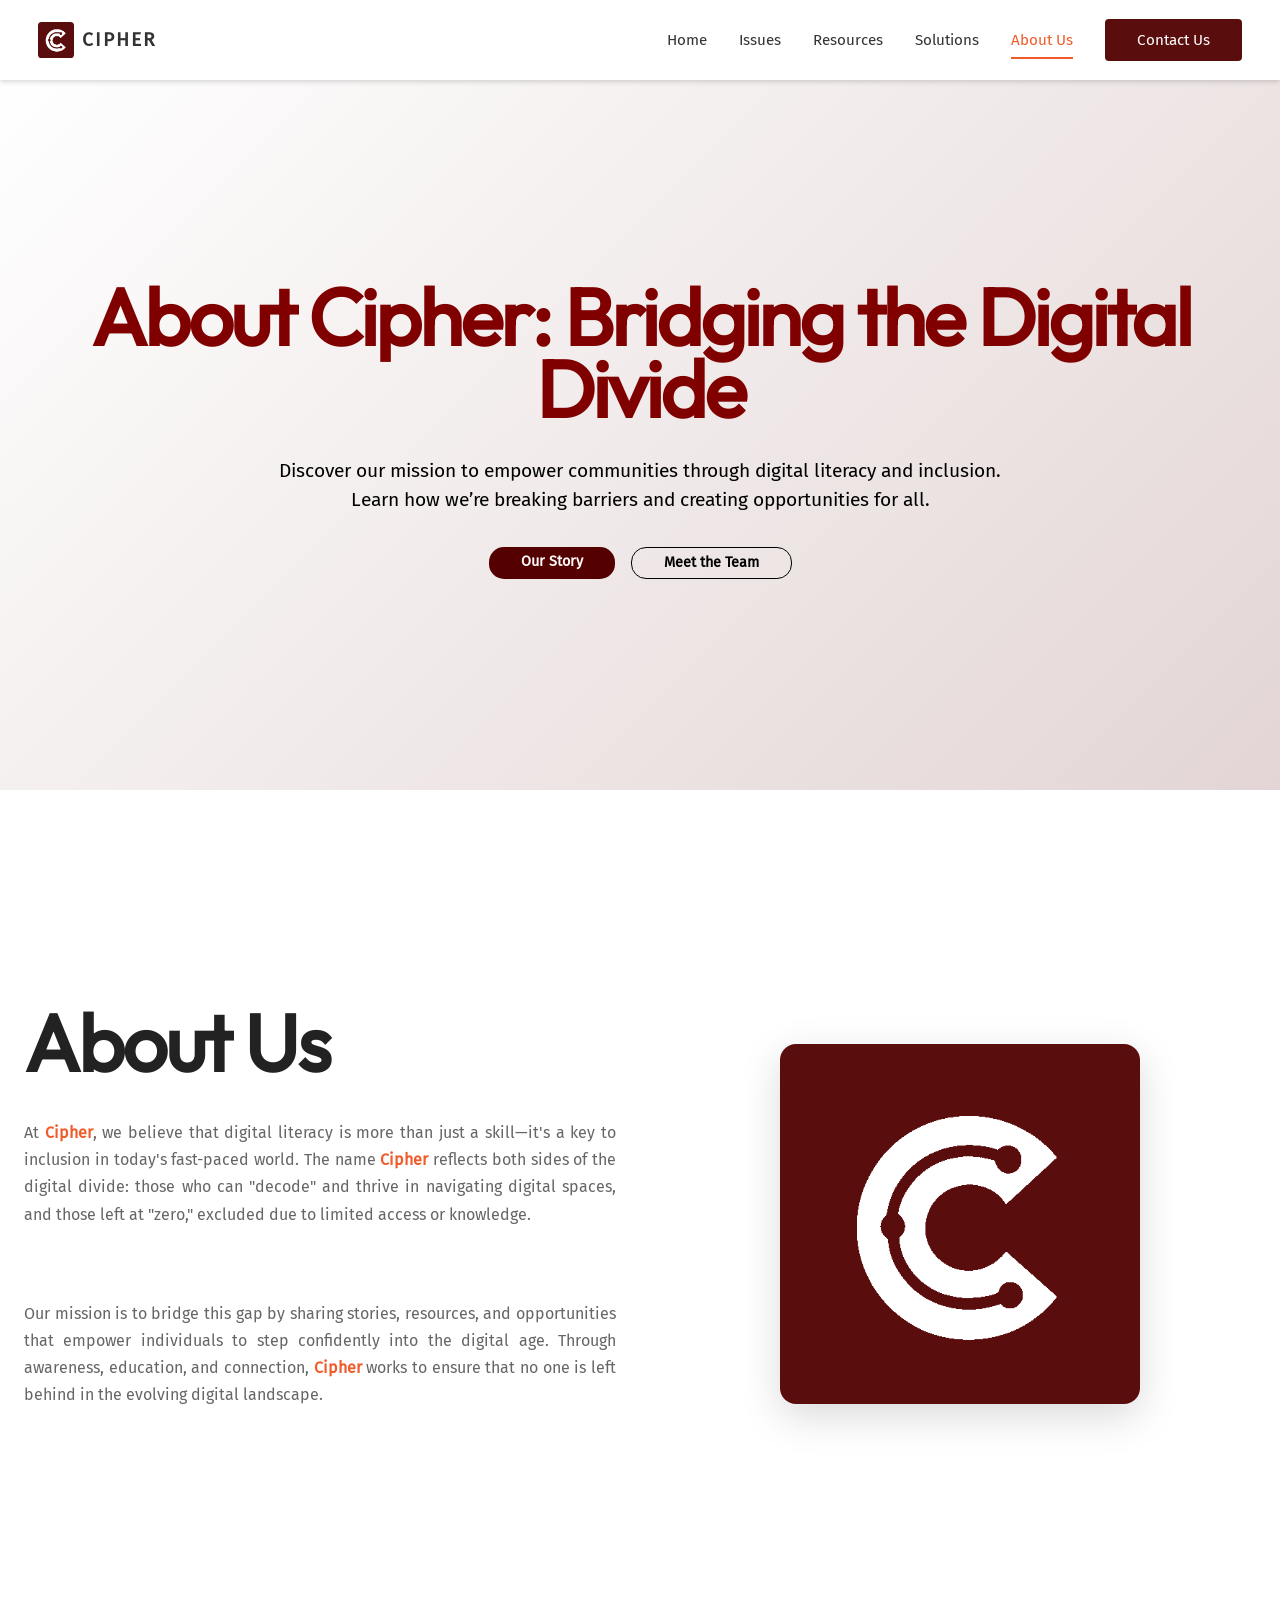
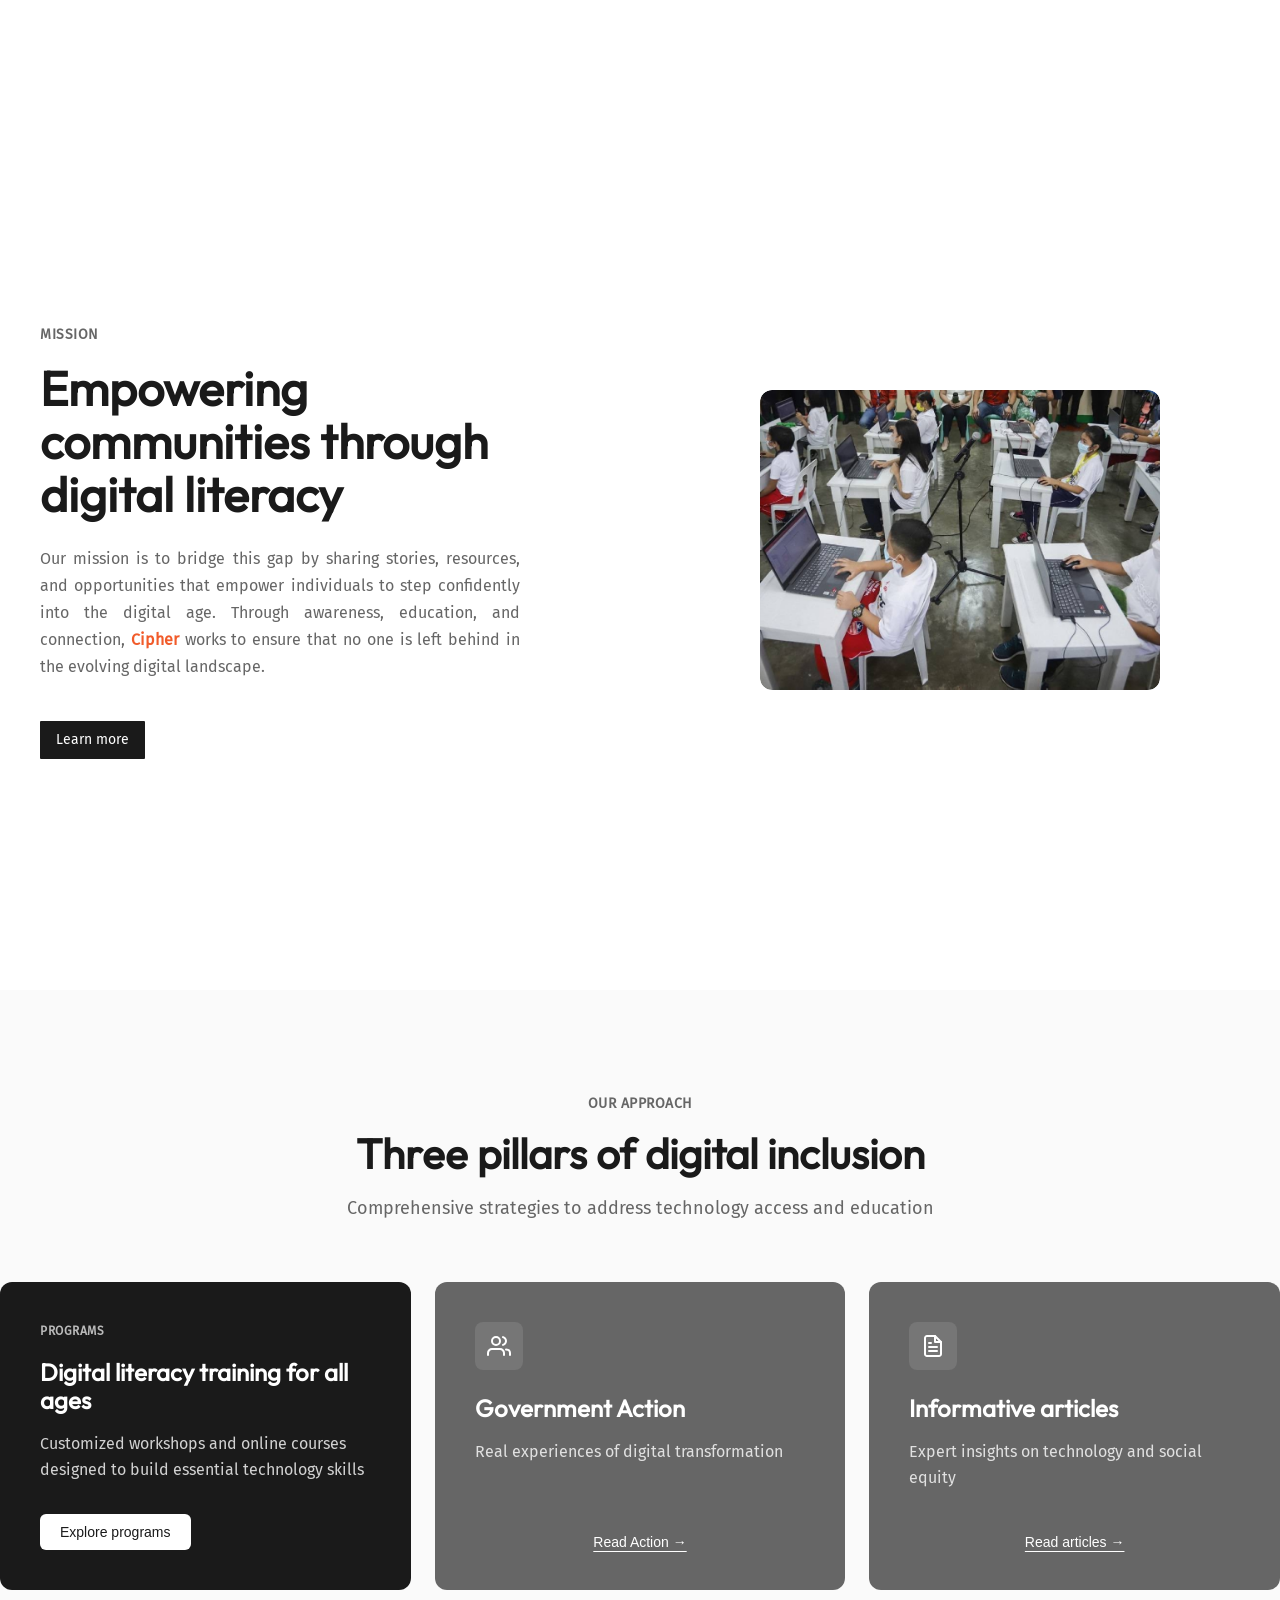
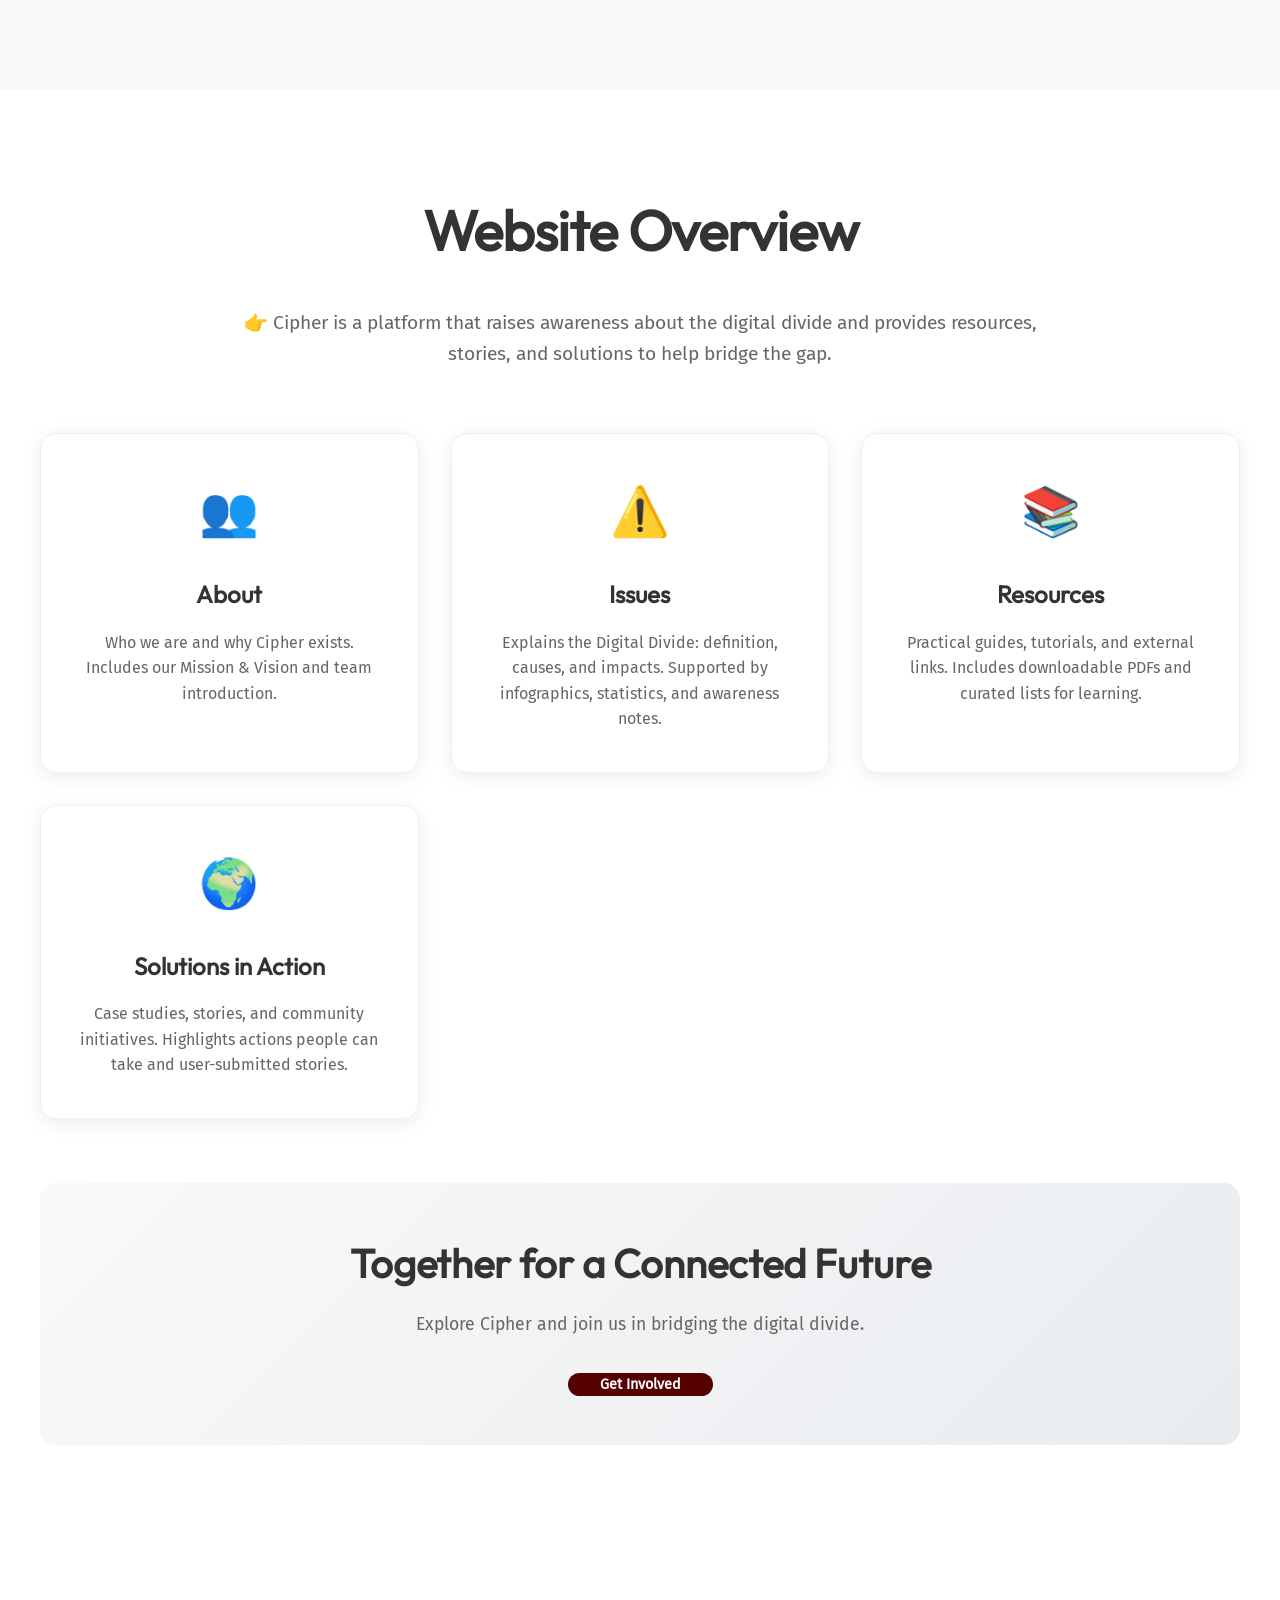
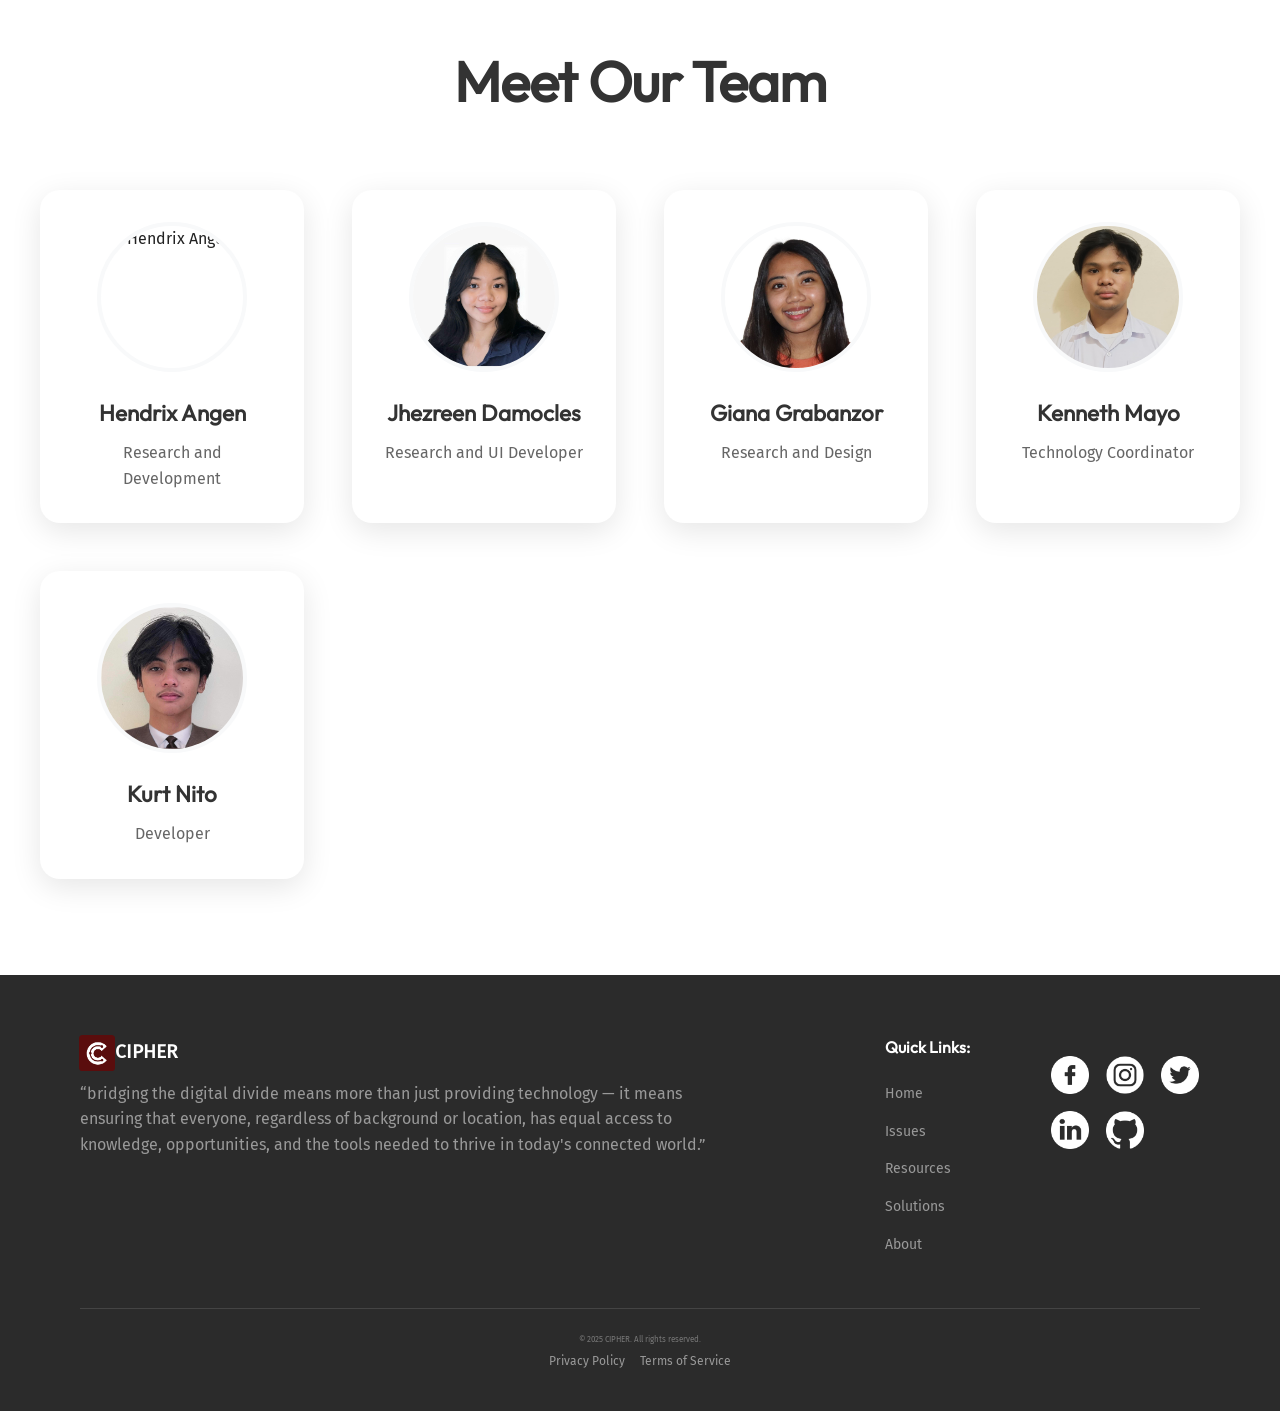
==== commit d1d49a22: "clean codes" ====
--- a/aboutus.html
+++ b/aboutus.html
@@ -34,11 +34,11 @@
         <li><a href="contactus.html" class="navbar_cta">Contact Us</a></li>
       </ul>
 
-       <!-- Hamburger Icon -->
+      <!-- Hamburger Icon -->
       <label for="nav-toggle" class="icon-burger">
-        <span class="line"></span>
-        <span class="line"></span>
-        <span class="line"></span>
+        <div class="line"></div>
+        <div class="line"></div>
+        <div class="line"></div>
       </label>
     </nav>
   </header>
@@ -230,7 +230,7 @@
             <div class="team_grid">
                 <div class="team_member">
                     <div class="member_photo">
-                        <img src="style/images/hendrix.jpg" alt="Hendrix Angen" class="member_image">
+                        <img src="style/images/hendrix.webp" alt="Hendrix Angen" class="member_image">
                     </div>
                     <h3 class="member_name">Hendrix Angen</h3>
                     <p class="member_role">Research and Development</p>
@@ -266,74 +266,72 @@
             </div>
         </div>
     </section>
-
-      <!-- Footer -->
-    <footer>
-
-        <!-- ALL CONTENT OF FOOTER -->
-
-        <div class="footer-content">
-
-            <!-- CONTENT ON THE LEFT SIDE -->
-
-            <div class="footer-left">
-                <div class="footer-logo">
-                    <img class="logo_image" src="style/images/cipher-logo2.png" alt="CIPHER Logo">
-                    <span class="logo_text">CIPHER</span>
-                </div>
-                <p class="footer-text">
-                    “bridging the digital divide means more than just providing technology — it means ensuring that
-                    everyone, regardless of background or location, has equal access to knowledge, opportunities, and
-                    the tools needed to thrive in today's connected world.”
-                </p>
-            </div>
-
-            <!-- CONTENT ON THE RIGHT SIDE -->
-
-            <div class="footer-right">
-                <div class="footer-section">
-                    <h3>Quick Links:</h3>
-                    <ul class="footer-links">
-                        <li><a href="index.html">Home</a></li>
-                        <li><a href="issues.html">Issues</a></li>
-                        <li><a href="resources.html">Resources</a></li>
-                        <li><a href="solutions.html">Solutions</a></li>
-                        <li><a href="aboutus.html">About</a></li>
-                    </ul>
-                </div>
-                <div class="footer-section">
-                    <div class="footer-social">
-                        <a href="#">
-                            <img src="style/images/footer-facebook.png" alt="Facebook Footer Icon">
-                        </a>
-                        <a href="#">
-                            <img src="style/images/footer-instagram.png" alt="Instagram Footer Icon">
-                        </a>
-                        <a href="#">
-                            <img src="style/images/footer-twitter.png" alt="Twitter Footer Icon">
-                        </a>
-                        <a href="#">
-                            <img src="style/images/footer-linkedin.png" alt="LinkedIn Footer Icon">
-                        </a>
-                        <a href="#">
-                            <img src="style/images/footer-github.png" alt="GitHub Footer Icon">
-                        </a>
-                    </div>
-                </div>
-            </div>
-
-        </div>
-
-          <!-- CONTENT ON THE BOTTOM SIDE -->
-
-            <div class="footer-bottom">
-                <p>&copy; 2025 CIPHER. All rights reserved.</p>
-                <ul class="footer-legal">
-                    <li><a href="#">Privacy Policy</a></li>
-                    <li><a href="#">Terms of Service</a></li>
-                </ul>
-            </div>
-    </footer>
+  <!-- Footer -->
+  <footer>
+
+    <!-- Footer Content -->
+
+    <div class="footer-content">
+
+      <!-- Left Side Content -->
+
+      <div class="footer-left">
+        <div class="footer-logo">
+          <img class="logo_image" src="style/images/cipher-logo2.png" alt="CIPHER Logo">
+          <span class="logo_text">CIPHER</span>
+        </div>
+        <p class="footer-text">
+          “bridging the digital divide means more than just providing technology — it means ensuring that
+          everyone, regardless of background or location, has equal access to knowledge, opportunities, and
+          the tools needed to thrive in today's connected world.”
+        </p>
+      </div>
+
+      <!-- Right Side Content -->
+      <div class="footer-right">
+        <div class="footer-section">
+          <h3>Quick Links:</h3>
+          <ul class="footer-links">
+            <li><a href="index.html">Home</a></li>
+            <li><a href="issues.html">Issues</a></li>
+            <li><a href="resources.html">Resources</a></li>
+            <li><a href="solutions.html">Solutions</a></li>
+            <li><a href="aboutus.html">About</a></li>
+          </ul>
+        </div>
+        <div class="footer-section">
+          <div class="footer-social">
+            <a href="#">
+              <img src="style/images/footer-facebook.png" alt="Facebook Footer Icon">
+            </a>
+            <a href="#">
+              <img src="style/images/footer-instagram.png" alt="Instagram Footer Icon">
+            </a>
+            <a href="#">
+              <img src="style/images/footer-twitter.png" alt="Twitter Footer Icon">
+            </a>
+            <a href="#">
+              <img src="style/images/footer-linkedin.png" alt="LinkedIn Footer Icon">
+            </a>
+            <a href="#">
+              <img src="style/images/footer-github.png" alt="GitHub Footer Icon">
+            </a>
+          </div>
+        </div>
+      </div>
+
+    </div>
+
+    <!-- Bottom Content -->
+
+    <div class="footer-bottom">
+      <p>&copy; 2025 CIPHER. All rights reserved.</p>
+      <ul class="footer-legal">
+        <li><a href="#">Privacy Policy</a></li>
+        <li><a href="#">Terms of Service</a></li>
+      </ul>
+    </div>
+  </footer>
 
 
 </body>
--- a/style/aboutus.css
+++ b/style/aboutus.css
@@ -126,12 +126,6 @@
     color: #222;
 }
 
-.highlight {
-    background: linear-gradient(135deg, #667eea 0%, #764ba2 100%);
-    background-clip: text;
-    color: transparent;
-}
-
 .about_text {
     display: flex;
     flex-direction: column;
@@ -903,7 +897,6 @@
         letter-spacing: -1px;
         margin-bottom: 1.5rem;
         background: linear-gradient(45deg, #fff, #f0f9ff, #ddd6fe);
-        background-clip: text;
         animation: titleBounce 2s ease-out;
     }
     
@@ -1009,7 +1002,6 @@
     
     .highlight {
         background: linear-gradient(135deg, #667eea 0%, #764ba2 50%, #f093fb 100%);
-        background-clip: text;
         position: relative;
     }
     
@@ -1045,7 +1037,6 @@
     .brand-name {
         font-weight: 800;
         background: linear-gradient(135deg, #ff6b6b, #feca57);
-        background-clip: text;
         font-family: 'Space Grotesk', sans-serif;
     }
     
@@ -1120,8 +1111,8 @@
         text-transform: uppercase;
         letter-spacing: 2px;
         margin-bottom: 16px;
-        background: linear-gradient(135deg, #667eea, #764ba2);
-        background-clip: text;
+
+
     }
 
     .mission-title {
@@ -1229,8 +1220,6 @@
         font-weight: 800;
         color: #1a1a2e;
         letter-spacing: -1px;
-        background: linear-gradient(135deg, #1a1a2e 0%, #667eea 100%);
-        background-clip: text;
 
     }
     
@@ -1408,10 +1397,7 @@
         transition: color 0.3s ease;
     }
     
-    .team_member:hover .member_name {
-        background: linear-gradient(135deg, #feca57, #ff6b6b);
-        background-clip: text;
-    }
+ 
     
     .member_role {
         font-size: 1rem;
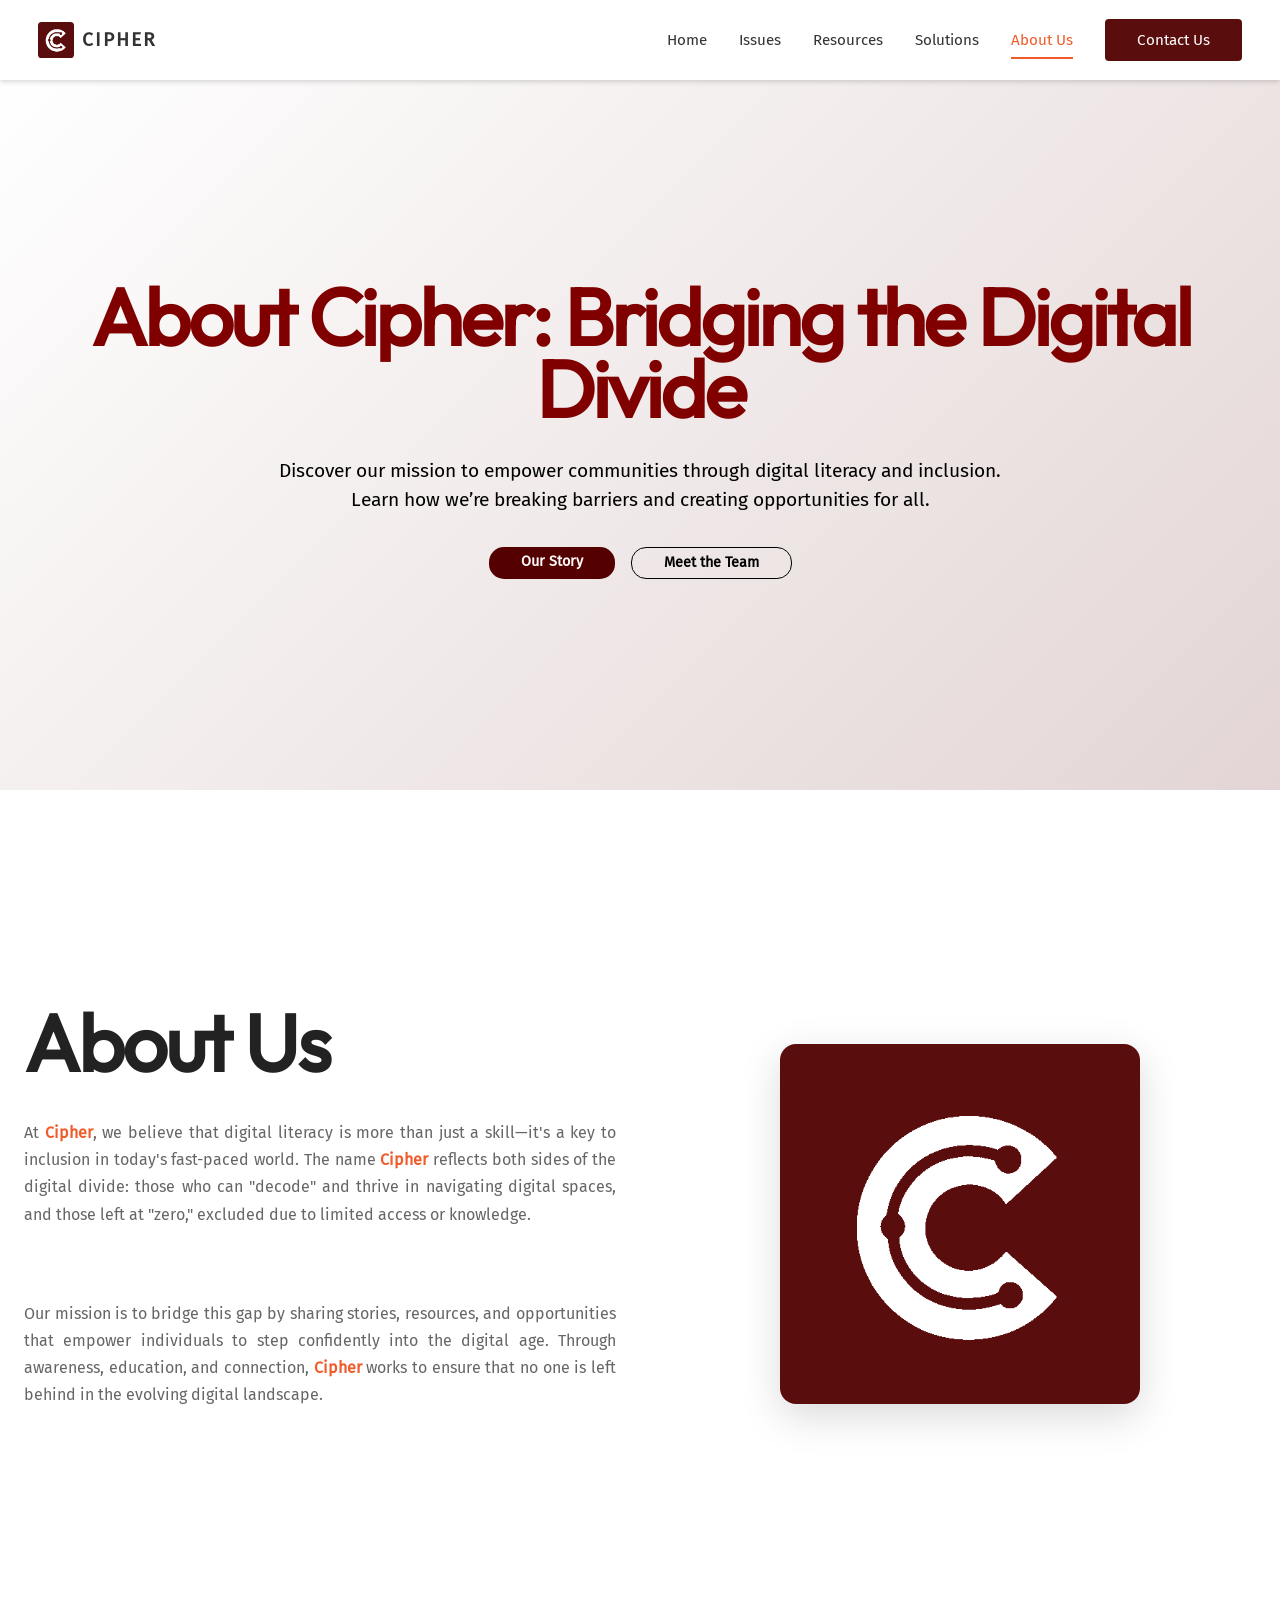
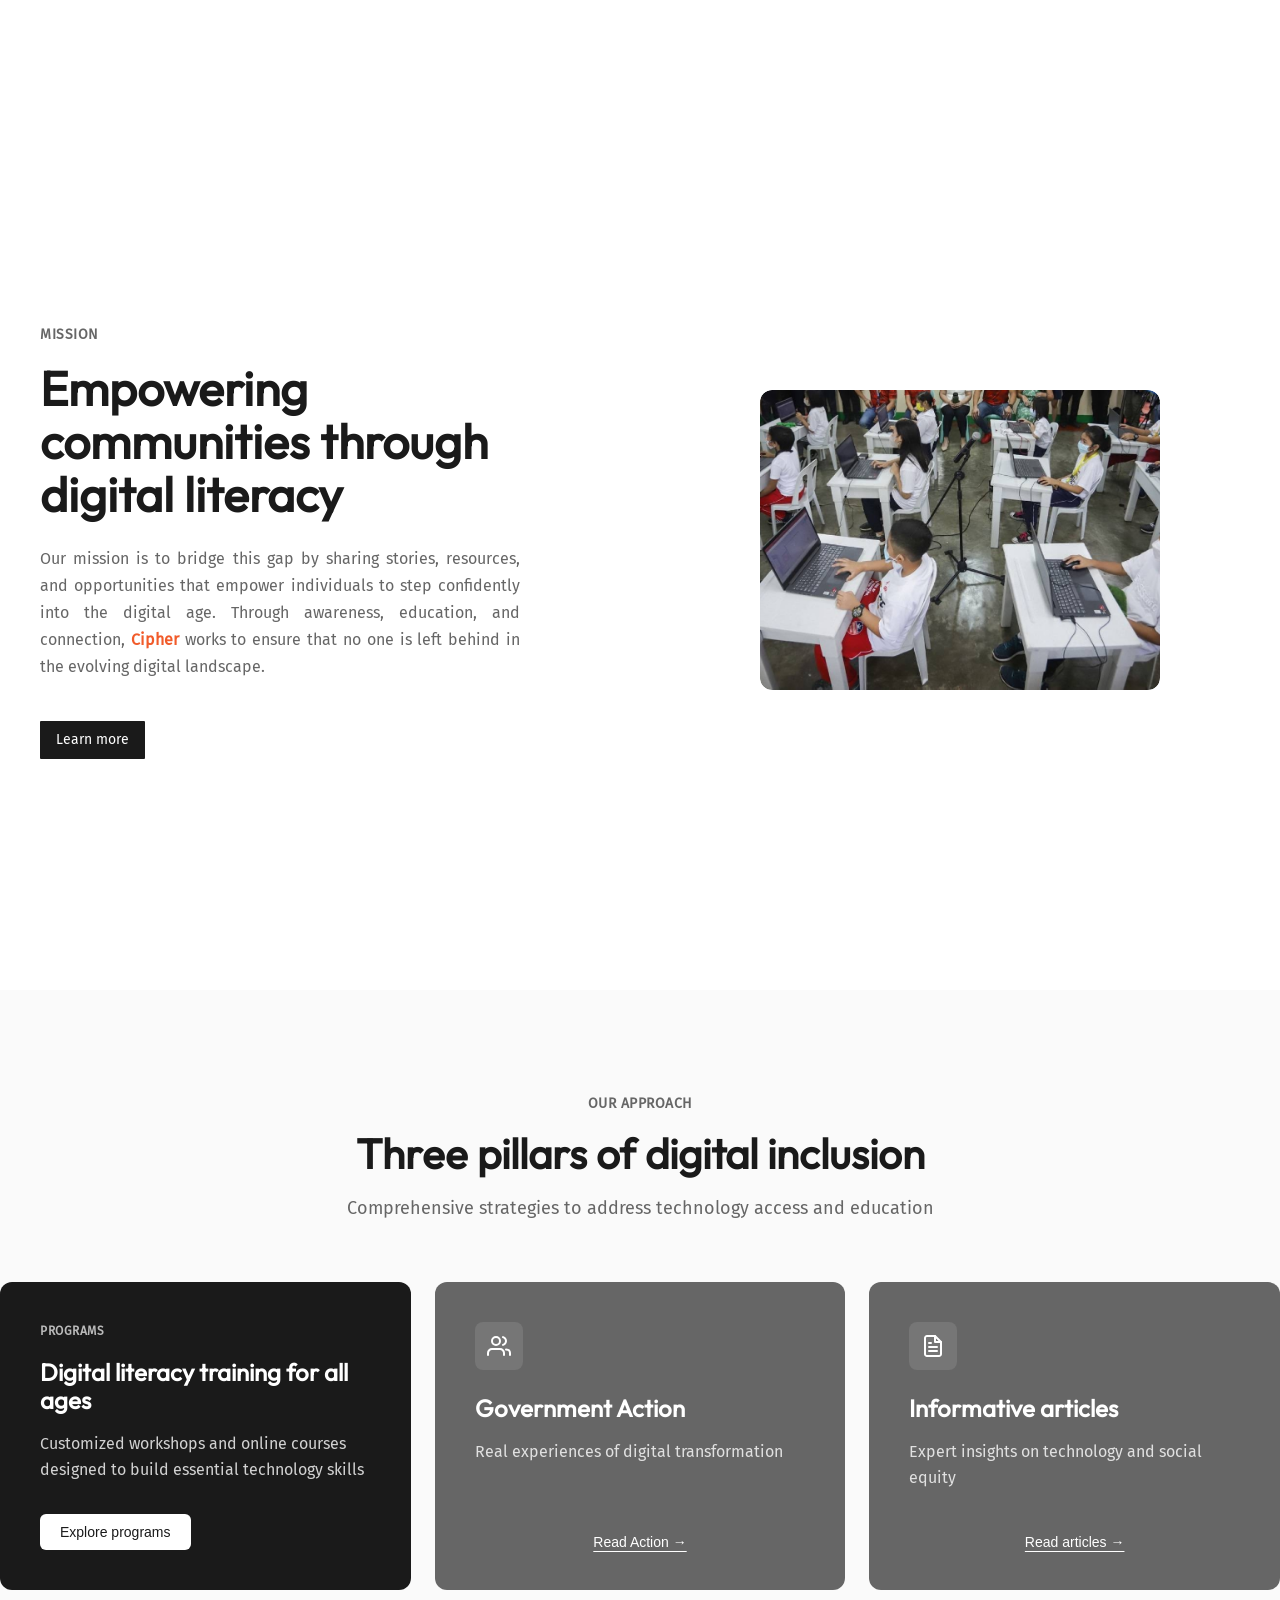
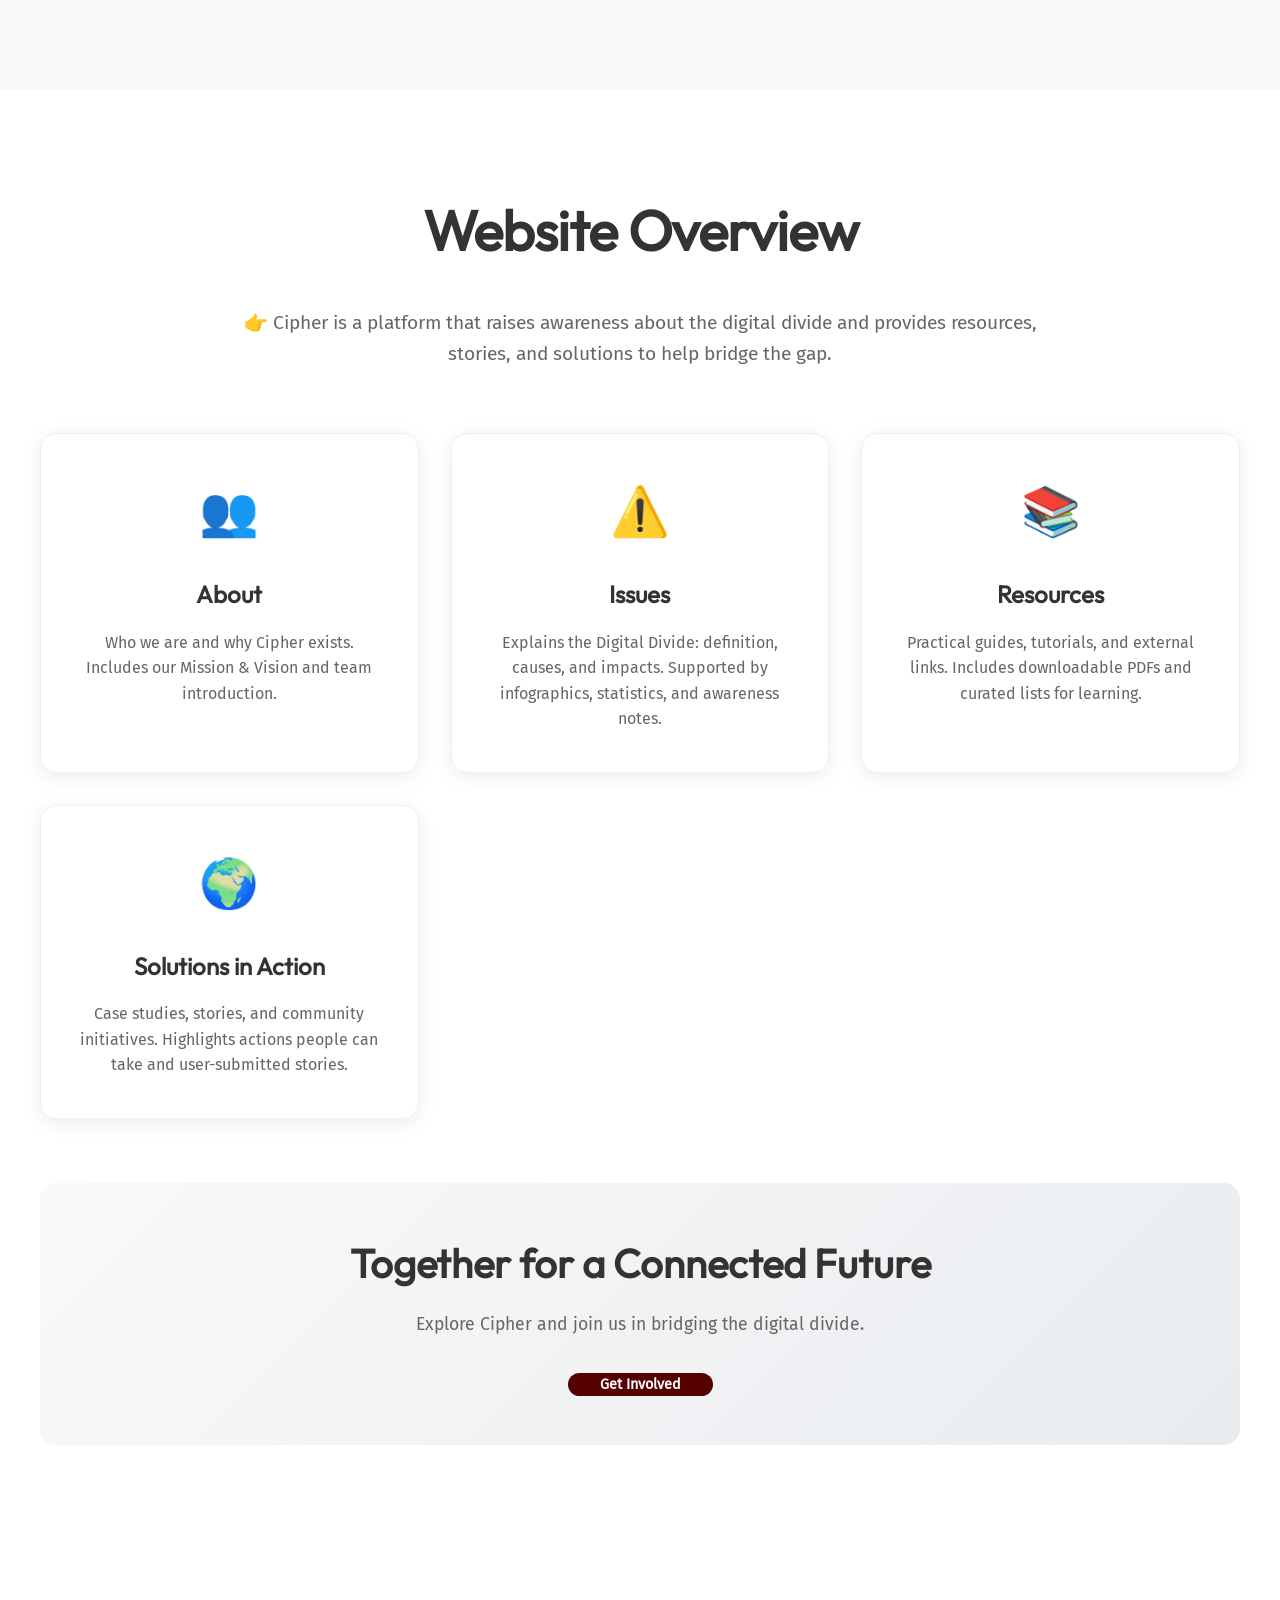
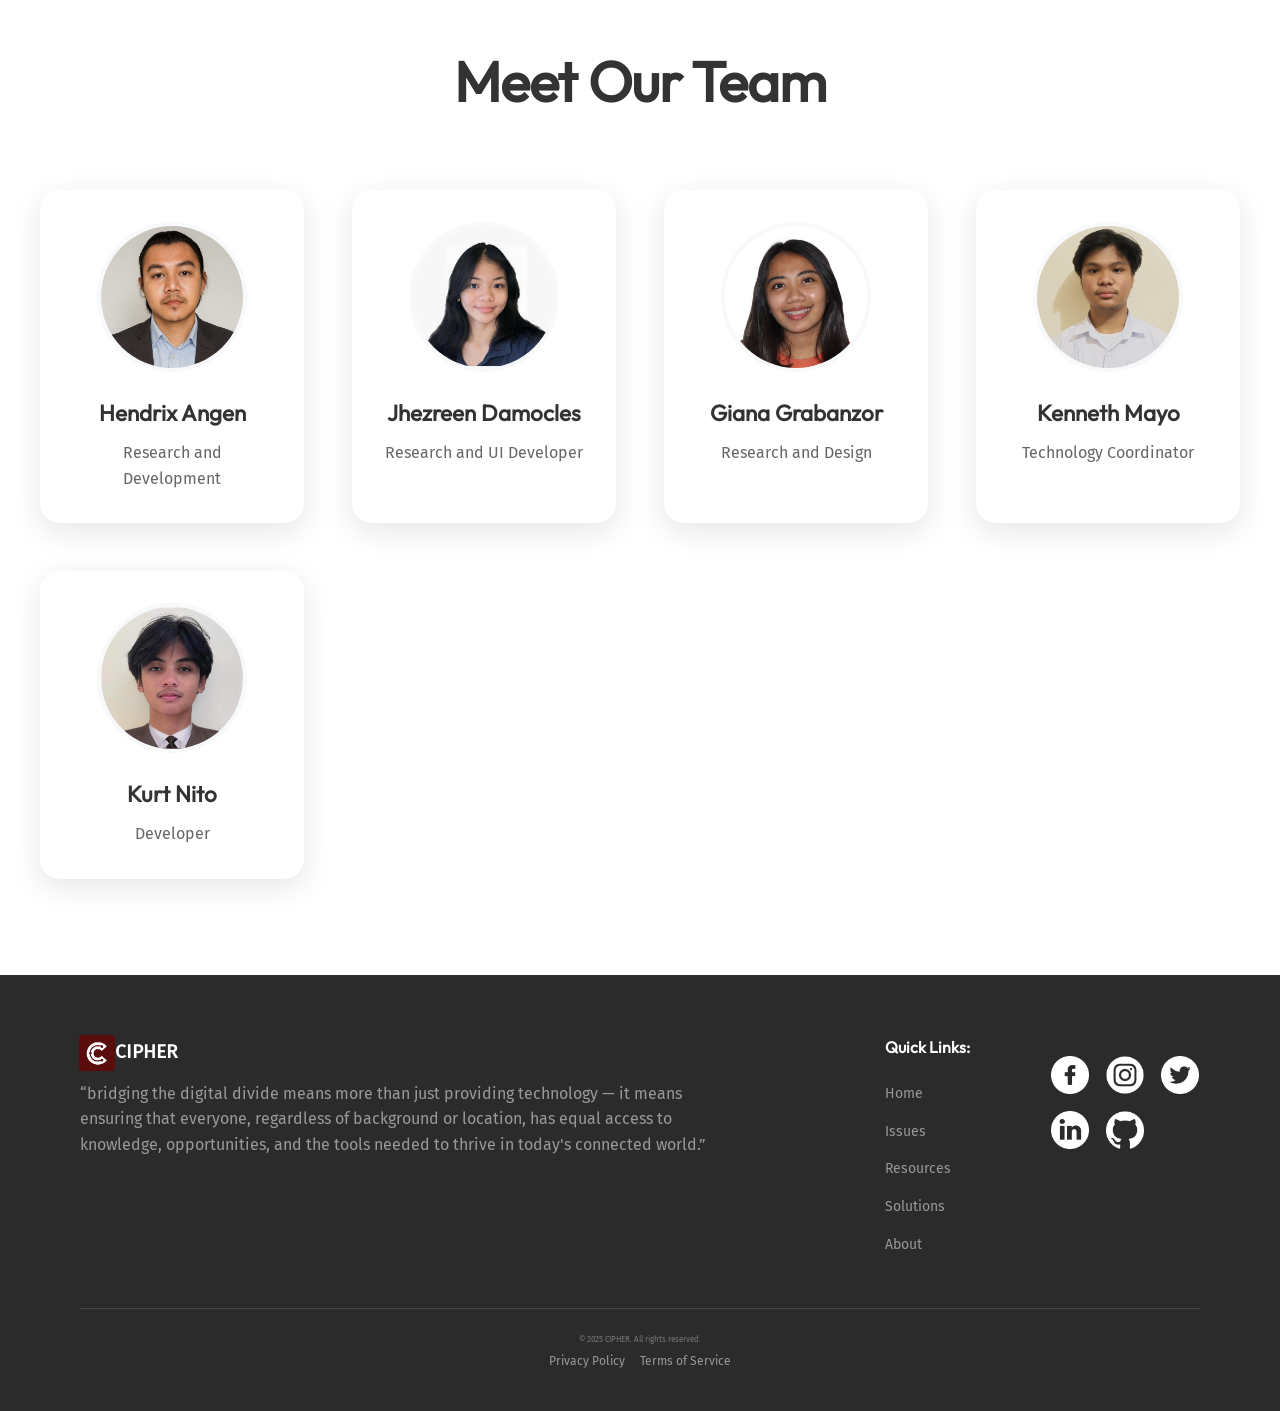
==== commit d0d92bce: "clean codes last na talaga" ====
--- a/aboutus.html
+++ b/aboutus.html
@@ -36,9 +36,9 @@
 
       <!-- Hamburger Icon -->
       <label for="nav-toggle" class="icon-burger">
-        <div class="line"></div>
-        <div class="line"></div>
-        <div class="line"></div>
+        <span class="line"></span>
+        <span class="line"></span>
+        <span class="line"></span>
       </label>
     </nav>
   </header>
